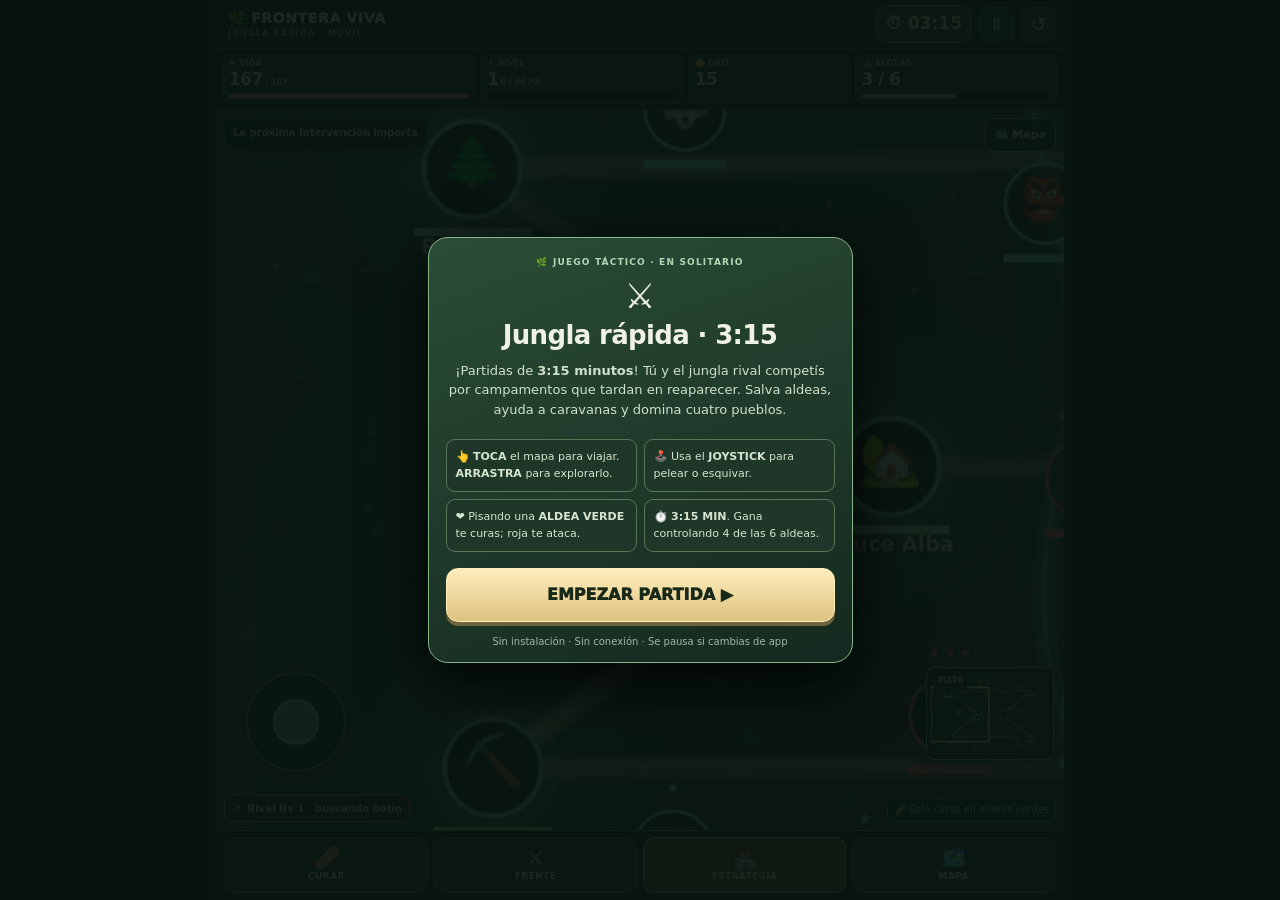
==== index.html @ e467224a "Add files via upload" ====
<!doctype html><html lang="es"><head><meta charset="utf-8"><meta name="viewport" content="width=device-width,initial-scale=1,viewport-fit=cover,user-scalable=no"><meta name="theme-color" content="#10261e"><meta name="apple-mobile-web-app-capable" content="yes"><title>Frontera Viva — Jungla Rápida (móvil)</title><style>
:root{--bg:#0b1717;--panel:#172925;--panel2:#213830;--line:#3b5549;--cream:#f0f1e5;--muted:#a6b9ac;--green:#a9e3bb;--red:#f29c8b;--gold:#efd18b;--blue:#b6ddff}
*{box-sizing:border-box;-webkit-tap-highlight-color:transparent}html,body{margin:0;width:100%;height:100%;height:100dvh;overflow:hidden;background:#0b1717;color:var(--cream);font:14px/1.4 system-ui,-apple-system,BlinkMacSystemFont,"Segoe UI",sans-serif}button{font:inherit;color:inherit;cursor:pointer}button:focus-visible{outline:2px solid #f7d69d;outline-offset:2px}button:disabled{opacity:.4}.mapp{width:100%;height:100%;height:100dvh;display:flex;flex-direction:column;overflow:hidden;position:relative;user-select:none;-webkit-user-select:none}.mheader{height:49px;flex:none;display:flex;align-items:center;gap:7px;padding:4px max(8px,env(safe-area-inset-right)) 4px max(12px,env(safe-area-inset-left));background:#11231df2;border-bottom:1px solid #466751;z-index:2}.mtitle{min-width:0;flex:1;display:flex;flex-direction:column}.mbrand{font-weight:1000;letter-spacing:.045em;font-size:14px;white-space:nowrap}.msub{font-size:8px;font-weight:900;letter-spacing:.16em;color:#91c3a0}.clock{white-space:nowrap;background:#30483b;color:#fee4a6;border:1px solid #708262;padding:6px 9px;border-radius:8px;font-size:17px;font-weight:900;font-variant-numeric:tabular-nums}.iconbtn{width:35px;height:35px;border:1px solid #506f5a;background:#2b4537;border-radius:9px;font-size:19px;display:grid;place-items:center}.mhud{display:grid;grid-template-columns:1.25fr 1fr .8fr 1fr;gap:4px;padding:5px 6px;background:#13251f;border-bottom:1px solid #4b604d;flex:none;z-index:2}.mhcard{min-width:0;border:1px solid #3b604c;background:#243a30;border-radius:8px;padding:3px 6px 5px}.smallcap{font-size:8px;letter-spacing:.03em;font-weight:900;color:#b7d2bd;white-space:nowrap}.mainnum{font-weight:900;font-size:17px;letter-spacing:-.035em;line-height:1.2;white-space:nowrap;font-variant-numeric:tabular-nums}.mainnum small{font-size:9px;font-weight:650;color:#b4cabc;margin-left:2px}.mainnum .muted{font-size:9px;color:#b9cabc}.track{height:4px;border-radius:5px;background:#0b1715;overflow:hidden;margin-top:4px}.fill{height:100%;background:#89dcb1}.fill.health{background:#ed977c}.fill.xp{background:#a7cef2}.fill.territory{background:#9cdbaa}.gameViewport{flex:1;min-height:0;position:relative;background:#253d2e;overflow:hidden;touch-action:none;contain:layout paint size}#world{display:block;width:100%;height:100%;touch-action:none;cursor:crosshair}.topbadges{position:absolute;left:8px;right:8px;top:8px;display:flex;align-items:flex-start;justify-content:space-between;gap:10px;pointer-events:none}.alertline{display:block;max-width:67%;background:#10271eea;color:#f5daaa;border:1px solid #78956a7c;border-radius:9px;padding:7px 8px;font-weight:800;font-size:10px;box-shadow:0 4px 15px #0005;pointer-events:none}.mapmode{pointer-events:auto;border:1px solid #8bab9a;padding:7px 9px;min-height:34px;background:#19362ae8;border-radius:9px;font-size:11px;font-weight:850}.bottombadges{position:absolute;left:8px;right:8px;bottom:8px;display:flex;align-items:flex-end;justify-content:space-between;gap:6px;pointer-events:none}.rivalmini{background:#3d2627ee;color:#ffd2cc;border:1px solid #be8277;border-radius:8px;font-size:10px;padding:6px 7px;font-weight:800;max-width:62%;line-height:1.35}.hintmini{background:#16382cee;color:#cef1d6;border:1px solid #6c9982;border-radius:8px;font-size:10px;padding:5px 6px;max-width:36%;line-height:1.2}.joywrap{position:absolute;left:12px;bottom:54px;width:108px;height:108px;touch-action:none;display:grid;place-items:center;z-index:4;opacity:.83}.joyouter{width:100px;height:100px;border-radius:50%;background:#102b2ae3;border:2px solid #95b5a4a8;display:grid;place-items:center;box-shadow:0 4px 18px #0005}.joyinner{width:46px;height:46px;border-radius:50%;background:#a9e3bbd9;border:2px solid #f1ffe0;box-shadow:0 0 7px #98fac499;transform:translate(0px,0px);will-change:transform}.overview{position:absolute;right:10px;bottom:70px;width:128px;height:93px;background:#0b201bdf;border:1.5px solid #a0bbaa;border-radius:8px;padding:4px;box-shadow:0 5px 18px #0006;touch-action:none;z-index:3}.overview canvas{width:100%;height:100%;display:block;touch-action:none}.minilabel{position:absolute;left:7px;top:5px;background:#081612aa;padding:2px 4px;font-weight:900;font-size:8px;color:#efdfb1;pointer-events:none}.mapTip{display:none;pointer-events:none;position:absolute;z-index:3}.dock{height:70px;padding:6px max(9px,env(safe-area-inset-right)) max(7px,env(safe-area-inset-bottom)) max(9px,env(safe-area-inset-left));background:#11221c;display:grid;grid-template-columns:repeat(4,1fr);gap:6px;flex:none;border-top:1px solid #72937b;z-index:6}.dockbtn{min-height:49px;border:1px solid #668976;background:#223b30;border-radius:11px;display:flex;flex-direction:column;align-items:center;justify-content:center;gap:1px}.dockbtn span{font-size:21px;line-height:1}.dockbtn strong{font-size:9px;letter-spacing:.04em}.dockbtn.highlight{background:#51663c;border-color:#cbd990;color:#fcf2d2}.sheet{position:absolute;z-index:15;bottom:0;left:0;right:0;height:min(68dvh,590px);border-radius:20px 20px 0 0;background:#11251e;box-shadow:0 -15px 65px #000b;display:flex;flex-direction:column;border:1px solid #61836c;border-bottom:0;transform:translateY(105%);transition:transform .23s ease;visibility:hidden;touch-action:pan-y}.sheet.open{transform:translateY(0);visibility:visible}.sheetgrab{height:49px;flex:none;display:flex;align-items:center;gap:10px;justify-content:center;color:#a0bca8;font-size:9px;font-weight:800;letter-spacing:.06em;position:relative;touch-action:pan-y}.sheetgrab>div{position:absolute;top:7px;width:38px;height:4px;border-radius:5px;background:#789486}.sheetclose{position:absolute;right:12px;top:10px;border:1px solid #708a75;background:#294132;width:32px;height:32px;border-radius:9px;font-size:14px}.sheettabs{display:grid;grid-template-columns:repeat(4,1fr);gap:5px;padding:0 10px 8px}.sheettabs button{border:1px solid #416852;border-radius:7px;background:#203c2d;padding:9px 2px;font-size:11px;font-weight:850}.sheettabs button.selected{background:#9acfad;color:#0c251b;border-color:#dcffdf}.sheetbody{overflow-y:auto;overscroll-behavior:contain;touch-action:pan-y;min-height:0;flex:1;padding:0 12px max(22px,env(safe-area-inset-bottom));-webkit-overflow-scrolling:touch}.tabpage{display:none}.tabpage.active{display:block}.local,.smallreport{font-size:12px;padding:11px;background:#1e392c;border-radius:10px;border:1px solid #476b52;margin:5px 0 10px;color:#dce9d2}.local strong{color:#fbe1a7}.smallreport{margin-top:12px}.action{width:100%;display:grid;grid-template-columns:35px minmax(0,1fr) auto;align-items:center;gap:8px;text-align:left;background:#223e30;border:1px solid #557e63;border-radius:10px;padding:12px 10px;margin:8px 0;min-height:65px}.action b{font-size:13px}.action small{font-size:11px;color:#aac2aa}.hotkey{background:#345b46;border-radius:7px;display:grid;place-items:center;padding:9px 0}.price{font-size:12px;color:#f4dea1;font-weight:850}.villages{display:grid;grid-template-columns:repeat(2,minmax(0,1fr));gap:6px}.village{display:flex;align-items:center;min-width:0;gap:8px;text-align:left;background:#253d30;border:1px solid #4e7159;border-radius:10px;padding:10px 8px;min-height:69px}.village.enemy{background:#402f2c;border-color:#80534a}.vicon{font-size:22px}.vmeta{flex:1;min-width:0}.vname{font-weight:900;font-size:11px}.vdesc{color:#bdc5b8;font-size:9px}.tinybar{height:4px;margin:6px 0 0;background:#0a1915}.tinybar div{height:100%;background:#9ee0ad}.village.enemy .tinybar div{background:#ef9f86}.vhealth{display:none}.progressstrip{display:flex;height:7px;background:#3f3f36;border-radius:10px;overflow:hidden;margin:8px 0}.progressstrip .friend{background:#8bcc9c}.progressstrip .foe{background:#e9877b}.villageintro{margin-bottom:10px;font-size:12px}.feed{min-height:100px}.log{padding:12px 3px;font-size:12px;line-height:1.4;color:#dde9da;border-bottom:1px solid #3b5843}.log.warn{color:#ffc3ab}.logtime{color:#97b5a2;margin-right:8px}.campRow{display:flex;justify-content:space-between;gap:8px;align-items:center;padding:9px 3px;border-bottom:1px solid #345343;font-size:12px}.pill{border:1px solid #577a5b;border-radius:14px;background:#284333;padding:5px 7px;font-size:10px;color:#e7db9d;font-weight:850;white-space:nowrap}.pill.danger{background:#4a312a;color:#ffbca1}.helptext{font-size:12px;color:#9fb7a4}.ghostids{display:none}.cover{position:fixed;inset:0;z-index:100;background:#07130fe9;display:flex;align-items:center;justify-content:center;padding:calc(16px + env(safe-area-inset-top)) 15px calc(16px + env(safe-area-inset-bottom));overflow-y:auto;touch-action:pan-y;overscroll-behavior:contain}.cover.hide{display:none}.modal{width:min(425px,100%);max-height:94%;overflow-y:auto;overscroll-behavior:contain;touch-action:pan-y;-webkit-overflow-scrolling:touch;display:flex;flex-direction:column;background:linear-gradient(160deg,#2b4c37,#14291f);border:1px solid #89b58a;border-radius:20px;text-align:center;padding:18px 17px 13px;box-shadow:0 20px 65px #000c}.mintrohead{font-size:9px;color:#b5d7b4;font-weight:900;letter-spacing:.13em}.symbol{font-size:35px;margin-top:4px}.modal h2{margin:0;font-size:26px;line-height:1.15;letter-spacing:-.025em}.modal h2 em{font-style:normal;color:#f0d58c}.modal p{font-size:13px;color:#d0e0cb;line-height:1.5;margin:10px 0}.rules{display:grid;grid-template-columns:1fr 1fr;text-align:left;gap:7px;margin:10px 0 16px}.rules div{font-size:11px;color:#d7e5d0;border:1px solid #58765a;background:#1e3728;padding:9px;border-radius:9px;line-height:1.5}.goldbutton{width:100%;min-height:54px;flex:none;border:1px solid #fef0bc;color:#182819;background:linear-gradient(180deg,#ffeebd,#ddc27f);border-radius:12px;font-size:16px;font-weight:1000;box-shadow:0 4px 0 #6e633a;touch-action:manipulation}.modalnote{font-size:10px;color:#a3b7a5;margin-top:13px}.cover button{touch-action:manipulation}.cover .goldbutton:active{transform:translateY(2px);box-shadow:0 2px 0 #6e633a}
@media(max-height:650px){.mheader{height:44px}.mhud{padding-top:3px;padding-bottom:3px}.mhcard{padding:2px 4px}.joywrap{transform:scale(.8);transform-origin:bottom left;bottom:43px}.overview{transform:scale(.84);transform-origin:bottom right;bottom:50px}.dock{height:62px}.modal{padding:12px}.modal h2{font-size:21px}.modal p{font-size:11px}.rules{margin:6px 0 9px}.rules div{padding:6px;font-size:10px}.goldbutton{min-height:48px}}
@media(max-width:360px){.mbrand{font-size:11px;letter-spacing:0}.clock{font-size:14px;padding:5px 7px}.iconbtn{width:30px;height:32px}.mheader{gap:4px}.smallcap{font-size:7px}.mhcard{padding:3px 4px}.mainnum{font-size:15px}}
@media(min-width:720px){.mapp{max-width:850px;margin:auto;border-left:1px solid #365641;border-right:1px solid #365641}.modal{max-width:500px}.joywrap{left:26px}}
@media(prefers-reduced-motion:reduce){.sheet{transition:none}}
</style></head><body class="mobile-mode">
<div class="mapp">
  <header class="mheader">
    <div class="mtitle"><span class="mbrand">🌿 FRONTERA VIVA</span><span class="msub">JUNGLA RÁPIDA · MÓVIL</span></div>
    <div class="clock">⏱ <span id="timer">03:15</span></div>
    <button id="pause" class="iconbtn" aria-label="Pausar partida">Ⅱ</button>
    <button id="restart" class="iconbtn" aria-label="Reiniciar partida">↺</button>
  </header>
  <div class="mhud">
    <div class="mhcard mhhealth"><div class="smallcap">❤ VIDA</div><div class="mainnum"><span id="hp">160</span><span id="hpmax" class="muted"> / 160</span></div><div class="track"><div class="fill health" id="hpbar"></div></div></div>
    <div class="mhcard"><div class="smallcap">✦ NIVEL</div><div class="mainnum"><span id="level">1</span><small id="xptext">0/54</small></div><div class="track"><div class="fill xp" id="xpbar"></div></div></div>
    <div class="mhcard"><div class="smallcap">🪙 ORO</div><div class="mainnum" id="gold">15</div></div>
    <div class="mhcard"><div class="smallcap">🏰 ALDEAS</div><div class="mainnum" id="territory">3 / 6</div><div class="track"><div class="fill territory" id="terrbar"></div></div></div>
  </div>
  <div class="gameViewport" id="mapwrap">
    <canvas id="world" tabindex="0" aria-label="Mapa: toca para viajar o arrastra para mirar. Usa el joystick para moverte."></canvas>
    <div class="mapTip" id="mapTip"></div>
    <div class="topbadges"><span id="alert" class="alertline">Tu turno de jungla</span><button id="mapMode" class="mapmode" type="button">🗺️ Mapa</button></div>
    <div class="bottombadges"><div id="rivalIntel" class="rivalmini">🥷 Rival: buscando botín</div><div id="poshint" class="hintmini">Pisa un pueblo verde para curarte</div></div>
    <div class="joywrap" id="joyArea" aria-label="Joystick virtual" role="group"><div class="joyouter"><div class="joyinner" id="joyKnob"></div></div></div>
    <div class="overview" id="overview"><canvas id="miniworld" aria-label="Minimapa. Toca para enviar al personaje"></canvas><span class="minilabel">MAPA</span></div>
  </div>
  <nav class="dock" aria-label="Acciones rápidas">
    <button type="button" id="gotoHeal" class="dockbtn"><span>🩹</span><strong>CURAR</strong></button>
    <button type="button" id="gotoWeak" class="dockbtn"><span>⚔️</span><strong>FRENTE</strong></button>
    <button type="button" id="openSheet" class="dockbtn highlight"><span>🏰</span><strong>ESTRATEGIA</strong></button>
    <button type="button" id="modeDock" class="dockbtn"><span>🗺️</span><strong>MAPA</strong></button>
  </nav>
  <section class="sheet" id="sheet" aria-label="Panel estratégico" aria-hidden="true">
    <div class="sheetgrab" id="sheetGrab"><div></div><span>DESLIZA ABAJO PARA CERRAR</span><button id="closeSheet" class="sheetclose" aria-label="Cerrar panel">✕</button></div>
    <div class="sheettabs" role="tablist" aria-label="Opciones de estrategia">
      <button data-tab="upgrades" class="selected">Mejoras</button><button data-tab="villages">Aldeas</button><button data-tab="intel">Avisos</button><button data-tab="camps">Jungla</button>
    </div>
    <div class="sheetbody" id="sheetbody">
      <div class="tabpage active" data-page="upgrades"><div class="local" id="nearSite">🏠 Acércate a una aldea verde para invertir.</div>
        <button id="medic" class="action"><span class="hotkey">✚</span><span><b>Mejorar enfermería</b><br><small id="medictext">Cúrate más rápido</small></span><span id="mediccost" class="price">35 🪙</span></button>
        <button id="defense" class="action"><span class="hotkey">🛡</span><span><b>Fortificar aldea</b><br><small id="deftext">Más resistencia y daño</small></span><span id="defcost" class="price">45 🪙</span></button>
        <button id="push" class="action"><span class="hotkey">⚔</span><span><b>Lanzar ofensiva</b><br><small>Refuerzos hacia el enemigo</small></span><span class="price" id="pushcost">45 🪙</span></button>
        <div class="smallreport" id="statusLine">Elige dónde impactar.</div>
      </div>
      <div class="tabpage" data-page="villages"><div class="villageintro"><strong id="frontscore">3 contra 3</strong><div class="progressstrip"><div class="friend" id="friendstrip"></div><div class="foe" id="foestrip"></div></div></div><div id="villages" class="villages"></div></div>
      <div class="tabpage" data-page="intel"><div id="feed" class="feed"></div></div>
      <div class="tabpage" data-page="camps"><div id="camps"></div><p class="helptext">Los campamentos reaparecen. Tú y tu rival competís por los mismos recursos.</p></div>
    </div>
  </section>
  <div class="ghostids" aria-hidden="true"><span id="holding"></span><div id="timerbar"></div><button id="speed">1×</button></div>
</div>
<div id="cover" class="cover"><div class="modal">
  <div class="mintrohead">🌿 JUEGO TÁCTICO · EN SOLITARIO</div>
  <div id="covericon" class="symbol">⚔️</div><h2 id="covertitle">Frontera Viva <em>RÁPIDA</em></h2>
  <p id="coverbody">Una jungla que vive aunque no estés mirando. Farmea, evita campamentos peligrosos y aparece donde cambies el rumbo de la guerra.</p>
  <div id="coverrules" class="rules">
    <div>👆 <b>TOCA</b> el mapa para viajar. <b>ARRASTRA</b> para explorarlo.</div>
    <div>🕹️ Usa el <b>JOYSTICK</b> para pelear o esquivar.</div>
    <div>❤ Pisando una <b>ALDEA VERDE</b> te curas; roja te ataca.</div>
    <div>⏱️ <b>3:15 MIN</b>. Gana controlando 4 de las 6 aldeas.</div>
  </div>
  <button id="play" class="goldbutton" type="button">▶ EMPEZAR PARTIDA</button>
  <div class="modalnote">Sin instalación · Sin conexión · Se pausa si cambias de app</div>
</div></div>
<div id="runtime-warning" role="alert" style="position:fixed;inset:auto 12px 12px;z-index:99999;box-sizing:border-box;max-width:540px;margin:auto;padding:17px 20px;background:#54251d;color:white;border:2px solid #ffc17b;border-radius:14px;font:600 14px/1.5 system-ui;box-shadow:0 12px 50px #000b">⚠️ Este visor NO está ejecutando el juego. El HTML necesita JavaScript; la previsualización de archivos de ChatGPT en iPhone puede bloquearlo. Para jugar, publica <b>index.html</b> en una web y ábrela en Safari. No sirve con tocar «Empezar» aquí.</div>
<script>
(()=>{'use strict';
const W=1000,H=640,DURATION=195,MOBILE=true,$=id=>document.getElementById(id),C=$('world');
const off=document.createElement('canvas');off.width=W;off.height=H;const g=off.getContext('2d');const screenG=C.getContext('2d',{alpha:false});
const mini=$('miniworld'),miniG=mini.getContext('2d');let camera={x:220,y:325,until:0},view={x:0,y:0,w:W,h:H,sx:1,sy:1,ox:0,oy:0},viewMode='sector',joy={x:0,y:0,active:false,id:null},mapPointer=null,mobileLastDraw=0;
function resizeScreen(){const rc=C.getBoundingClientRect();const dpr=Math.min(2,window.devicePixelRatio||1);C.width=Math.max(1,Math.round(rc.width*dpr));C.height=Math.max(1,Math.round(rc.height*dpr));mini.width=240;mini.height=154;}
function updateView(){const cw=C.width,ch=C.height;if(viewMode==='global'){const sc=Math.min(cw/W,ch/H);view={x:0,y:0,w:W,h:H,sx:sc,sy:sc,ox:(cw-W*sc)/2,oy:(ch-H*sc)/2};return;}const aspect=cw/ch;let vh=Math.min(640,Math.max(355,Math.min(570,490/Math.max(.65,aspect))));let vw=vh*aspect; if(vw>780){vw=780;vh=vw/aspect;}if(vw<350){vw=350;vh=vw/aspect;}let focus=S?.hero||{x:240,y:320};if(S?.t>camera.until) {camera.x+=((focus.x)-camera.x)*.13;camera.y+=((focus.y)-camera.y)*.13;}const left=clamp(camera.x-vw/2,0,Math.max(0,W-vw));const top=clamp(camera.y-vh/2,0,Math.max(0,H-vh));view={x:left,y:top,w:vw,h:vh,sx:cw/vw,sy:ch/vh,ox:0,oy:0};}
function blitMobile(){updateView();screenG.fillStyle='#13281f';screenG.fillRect(0,0,C.width,C.height);screenG.drawImage(off,view.x,view.y,view.w,view.h,view.ox,view.oy,view.w*view.sx,view.h*view.sy);miniG.clearRect(0,0,mini.width,mini.height);miniG.drawImage(off,0,0,mini.width,mini.height);miniG.strokeStyle='#f9eeb9';miniG.lineWidth=3;miniG.strokeRect(view.x/W*mini.width,view.y/H*mini.height,view.w/W*mini.width,view.h/H*mini.height);}
window.addEventListener('resize',()=>requestAnimationFrame(resizeScreen));

const VDATA=[
{name:'Robledal',x:148,y:154,home:'ally',emoji:'🌲',tag:'norte',squad:24},
{name:'Vado Gris',x:160,y:500,home:'ally',emoji:'⛏️',tag:'sur',squad:24.5},
{name:'Cruce Alba',x:390,y:326,home:'ally',emoji:'🏡',tag:'centro',squad:25},
{name:'Peñarroja',x:852,y:143,home:'enemy',emoji:'🏰',tag:'norte',squad:25.5},
{name:'Cenizal',x:850,y:498,home:'enemy',emoji:'🔥',tag:'sur',squad:25.5},
{name:'Paso Umbrío',x:611,y:326,home:'enemy',emoji:'🏴',tag:'centro',squad:23}
];
// Campamentos: 8 accesibles desde el inicio, 3 intermedios, 2 duros y 1 jefe.
// Al ser una partida de farmeo, ninguna facción puede monopolizar las fuentes de XP.
const CAMPDATA=[
{name:'Lobos del roble',x:271,y:120,tier:1,hp:78,dmg:8,rate:1.80,xp:30,gold:23,respawn:43,emoji:'🐺'},
{name:'Jabalí del vado',x:264,y:548,tier:1,hp:82,dmg:9,rate:1.72,xp:31,gold:24,respawn:45,emoji:'🐗'},
{name:'Ratas del puente',x:320,y:271,tier:1,hp:74,dmg:8,rate:1.87,xp:29,gold:22,respawn:42,emoji:'🐀'},
{name:'Zorros del oeste',x:375,y:566,tier:1,hp:93,dmg:10,rate:1.83,xp:34,gold:26,respawn:47,emoji:'🦊'},
{name:'Víboras del este',x:735,y:116,tier:1,hp:78,dmg:8,rate:1.80,xp:30,gold:23,respawn:43,emoji:'🐍'},
{name:'Lobos oscuros',x:737,y:542,tier:1,hp:82,dmg:9,rate:1.72,xp:31,gold:24,respawn:45,emoji:'🐺'},
{name:'Cuervos de ceniza',x:675,y:251,tier:1,hp:75,dmg:8,rate:1.80,xp:29,gold:22,respawn:42,emoji:'🦅'},
{name:'Alimañas del sur',x:660,y:431,tier:1,hp:90,dmg:10,rate:1.83,xp:34,gold:26,respawn:47,emoji:'🦎'},
{name:'Duendes del río',x:479,y:174,tier:1,hp:98,dmg:11,rate:1.78,xp:36,gold:29,respawn:52,emoji:'👺'},
{name:'Arañas del río',x:512,y:466,tier:1,hp:98,dmg:11,rate:1.78,xp:36,gold:29,respawn:52,emoji:'🕷️'},
{name:'Sombras antiguas',x:412,y:77,tier:2,hp:158,dmg:17,rate:1.54,xp:56,gold:42,respawn:57,emoji:'👻'},
{name:'Escorpión',x:589,y:562,tier:2,hp:170,dmg:19,rate:1.51,xp:60,gold:45,respawn:59,emoji:'🦂'},
{name:'Ogro errante',x:564,y:103,tier:3,hp:285,dmg:30,rate:1.33,xp:95,gold:76,respawn:69,emoji:'👹'},
{name:'Troll del barranco',x:424,y:470,tier:3,hp:305,dmg:31,rate:1.30,xp:102,gold:80,respawn:72,emoji:'🧌'},
{name:'Ancestro del valle',x:503,y:333,tier:4,hp:402,dmg:41,rate:1.21,xp:145,gold:120,respawn:90,emoji:'🐉'}
];
const roads=[[0,2],[1,2],[2,5],[3,5],[4,5],[0,3],[1,4],[2,1],[5,4]];
const grass=[];let seed=171;function rand(){seed=(seed*1664525+1013904223)>>>0;return seed/4294967296}for(let i=0;i<360;i++){const x=rand()*W,y=rand()*H;if(VDATA.some(v=>Math.hypot(v.x-x,v.y-y)<65)||CAMPDATA.some(v=>Math.hypot(v.x-x,v.y-y)<34))continue;grass.push({x,y,r:3+rand()*8,type:rand()<.18?1:0,a:.26+rand()*.35})}
const dist=(a,b)=>Math.hypot(a.x-b.x,a.y-b.y),clamp=(v,a,b)=>Math.max(a,Math.min(b,v)),timeStr=t=>`${Math.floor(Math.max(t,0)/60).toString().padStart(2,'0')}:${Math.floor(Math.max(t,0)%60).toString().padStart(2,'0')}`;
let S,keys={},last=0,uiLast=-1,particles=[],pulses=[],hover=null,uid=0;
const heroSpeed=158;
function entity(x,y,team,hp,atk,speed){return{id:++uid,x,y,team,hp,max:hp,atk,speed,cd:0,dead:0,goal:null};}
function statsAt(level,side='ally'){
 const n=Math.max(0,level-1);return {hp:167+20*n,atk:29+5*n,attackRate:side==='ally'?.70:.78};
}
function expectedDamage(agent,c,rate=.70){
 // TTK = enemy HP / player's damage-per-second; incoming = TTK * enemy DPS.
 const ttk=(c.hp/Math.max(1,agent.atk))*rate;
 return c.dmg*Math.max(1,Math.ceil(ttk/c.rate));
}
function viability(agent,c){const expected=expectedDamage(agent,c,agent===S.rival?.78:.70);const budget=Math.max(1,agent.hp);return expected/budget;}
function create(){uiLast=-1;uid=0;seed=171;particles=[];pulses=[];
 const hs=statsAt(1),rs=statsAt(1,'enemy');
 S={mode:'intro',t:0,remaining:DURATION,speed:1,
 hero:{...entity(239,328,'ally',hs.hp,hs.atk,236),level:1,xp:0,gold:15,target:null,kills:0,respawn:0},
 rival:{...entity(765,328,'enemy',rs.hp,rs.atk,219),level:1,xp:0,gold:10,mode:'farm',decision:.1,target:null,respawn:0,goalText:'buscando botín'},
 sites:VDATA.map((d,i)=>({...d,id:i,team:d.home,hp:i===2||i===5?275:330,max:i===2||i===5?275:330,def:0,med:0,stock:31,nextSquad:14+(i%3)*3,under:-99,flash:0,siege:0})),
 camps:CAMPDATA.map((d,i)=>({...d,respawn:Math.round(d.respawn*.66),id:i,type:'camp',hp:d.hp,max:d.hp,baseHp:d.hp,baseDmg:d.dmg,cd:.7,active:false,target:null,respawnAt:0,reset:0})),
 troops:[],wagons:[],logs:[],pings:[],nextWagon:17,nextEvent:38,dominance:0,lead:'',lastMove:-1,
 stats:{caravansLost:0,caravansDelivered:0,rivalKills:0,deaths:0,captured:0,heroCamps:0,rivalCamps:0,troopKills:0},waveCount:0};
 addLog('Empieza en los lobos, ratas o jabalíes. Verde = fácil; rojo = peligro.');
 addLog('No necesitas defender todas las aldeas. Invierte donde vaya a importar.');
 setCover('intro');renderUI();draw();
}
function addLog(text,warn=false){S.logs.unshift({at:S.t,msg:text,warn});S.logs=S.logs.slice(0,6)}
function float(msg,x,y,col='#fce2a3'){particles.push({msg,x,y,life:1,max:1,col});if(particles.length>60)particles.shift()}
function ring(x,y,col='#edcf96',r=58){pulses.push({x,y,col,r,life:.65,max:.65})}
function getAllySites(team='ally'){return S.sites.filter(v=>v.team===team)}
function nearestOwned(a,team){return getAllySites(team).sort((x,y)=>dist(a,x)-dist(a,y))[0]}
function ownerCount(){return getAllySites().length}
function logSight(target){if(S.t-S.lastMove>8&&canSee(target)){S.lastMove=S.t;addLog('¡El explorador enemigo ha sido avistado!',true)}}
function canSee(ob){return dist(S.hero,ob)<155 || S.sites.some(v=>v.team==='ally'&&dist(v,ob)<(v.def?155:112)) || S.t<.1}
function xpRequired(l){return 44+(l-1)*29}
function gainXP(character,xp){character.xp+=xp*1.25;while(character.xp>=xpRequired(character.level)){
 character.xp-=xpRequired(character.level);character.level++;const next=statsAt(character.level,character.team);
 const hpDelta=next.hp-character.max;character.max=next.hp;character.hp+=hpDelta;character.atk=next.atk;
 float('NIVEL '+character.level,character.x,character.y-25,character.team==='ally'?'#b6e6ff':'#ffacb2');
 ring(character.x,character.y,character.team==='ally'?'#95c7ff':'#ff9988',56);
 if(character.team==='ally')addLog(`Nivel ${character.level}: +5 daño y +18 PV máximos (no es curación completa).`);
 else addLog(`🥷 El jungla rojo alcanza nivel ${character.level}.`,true);
}}
function hurt(v,damage,from){if(v.hp<=0||v.respawn>0)return;
 v.hp=Math.max(0,v.hp-damage);if(v===S.hero||v===S.rival){if(v===S.hero)float('−'+Math.ceil(damage),v.x,v.y-30,'#ffb5a8');if(v.hp<=0)dieHero(v,from);}
}
function dieHero(h,from){h.hp=0;h.respawn=h===S.hero?5:7;h.target=null;ring(h.x,h.y,'#fb8176',65);
 if(h===S.hero){S.stats.deaths++;const loss=Math.ceil(h.gold*.21);h.gold=Math.max(0,h.gold-loss);addLog(`Has muerto: −${loss} oro, reapareces en 5 s. Evita el campamento rojo.`,true)}
 else{S.stats.rivalKills++;h.mode='dead';addLog('🥷 ¡Derrotaste al jungla rival! Puedes robar sus campamentos.');S.hero.gold+=16;gainXP(S.hero,25)}
}
function heroRespawn(h){const v=nearestOwned(h,h.team);if(!v){h.respawn=99;return}
 h.x=v.x+35;h.y=v.y+18;h.hp=h.max*.72;h.respawn=0;h.cd=0;
 if(h===S.rival){h.mode='farm';h.decision=.1;}else addLog(`Reapareces en ${v.name}; quédate dentro para sanar.`);
}
function moveToward(p,target,dt,bonus=1){if(!target)return;const d=dist(p,target);if(d<2)return;let sp=p.speed*dt*bonus;const k=Math.min(1,sp/d);p.x=clamp(p.x+(target.x-p.x)*k,13,W-13);p.y=clamp(p.y+(target.y-p.y)*k,13,H-13)}
function getNearSite(){return S.sites.filter(v=>v.team==='ally'&&dist(S.hero,v)<74).sort((a,b)=>dist(a,S.hero)-dist(b,S.hero))[0]||null}
function upgrade(type){if(S.mode!=='play'||S.hero.respawn>0)return;const site=getNearSite();if(!site){addLog('Debes estar junto a una aldea aliada para invertir.',true);return}const cost=type==='med'?25+site.med*18:type==='def'?32+site.def*18:35;if(type==='med'&&site.med>=2||type==='def'&&site.def>=2){addLog('Ya has alcanzado el máximo de esta mejora.');return}if(S.hero.gold<cost){addLog(`Necesitas ${cost} de oro, tienes ${Math.floor(S.hero.gold)}.`,true);return}S.hero.gold-=cost;if(type==='med'){site.med++;site.hp=Math.min(site.max,site.hp+35);addLog(`Enfermería mejorada en ${site.name}: ahora cura más deprisa.`)}else if(type==='def'){site.def++;site.max+=90;site.hp=Math.min(site.max,site.hp+110);addLog(`Fortificación de ${site.name} al nivel ${site.def}.`)}else{const foe=S.sites.filter(v=>v.team==='enemy').sort((a,b)=>dist(a,site)-dist(b,site))[0];if(foe){spawnPatrol(site,3,false,foe);site.stock+=12;addLog(`¡Ofensiva de ${site.name} hacia ${foe.name}!`);ring(site.x,site.y,'#c2e7c0',65)}}renderUI()}
function spawnPatrol(site,count,atStart=false,target=null){const options=S.sites.filter(v=>v.team!==site.team);const lane={0:3,1:4,2:5,3:0,4:1,5:2}[site.id];const preferred=S.sites[lane];const enemy=preferred&&preferred.team!==site.team&&rand()<.78?preferred:options.sort((a,b)=>(a.hp/a.max+dist(a,site)/2600)-(b.hp/b.max+dist(b,site)/2600))[0];const dest=target||enemy;if(!dest)return;for(let j=0;j<count;j++){const u=entity(site.x+(j-1)*13,site.y+25+j*7,site.team,site.team==='enemy'?83:83,site.team==='enemy'?12:12,57+rand()*5);u.origin=site.id;u.goal=dest.id;u.type='unit';u.cd=rand();u.siege=1;u.guard=dest.team===site.team;u.guardUntil=S.t+36;S.troops.push(u)} }
function spawnWagon(team){const owned=getAllySites(team);if(owned.length<2)return;const v=owned[Math.floor(rand()*owned.length)];const end=owned.filter(x=>x!==v).sort((a,b)=>Math.abs(dist(v,a)-310)-Math.abs(dist(v,b)-310))[0];if(!end)return;const a=entity(v.x,v.y,team,146,0,49);a.type='wagon';a.start=v.id;a.goal=end.id;a.arrived=false;a.ambushAt=S.t+2.8+rand()*1.8;a.ambushed=false;S.wagons.push(a);if(team==='ally')addLog(`Caravana de ${v.name} sale hacia ${end.name}.`)}
function findTarget(u,range){const team=u.team;const list=[];const foeHero=team==='ally'?S.rival:S.hero;if(foeHero.respawn<=0&&foeHero.hp>0)list.push(foeHero);for(const p of S.troops)if(p.team!==team&&p.hp>0)list.push(p);for(const p of S.wagons)if(p.team!==team&&p.hp>0)list.push(p);return list.filter(p=>dist(u,p)<range).sort((a,b)=>dist(a,u)-dist(b,u))[0]||null}
function doAttack(u,target,damage){
 if(target.type==='camp'){target.hp=Math.max(0,target.hp-damage);target.active=true;target.cd=Math.max(target.cd,.3);if(target.hp===0)killCamp(target,u);}
 else{hurt(target,damage,u);
 if(target.type==='unit'&&target.hp===0){if(u===S.hero)float('+6 🪙',target.x,target.y-12,'#b1e6cc');if(u===S.hero){S.hero.gold+=6;gainXP(S.hero,9);S.stats.troopKills++;}else if(u===S.rival){S.rival.gold+=6;gainXP(S.rival,9)}}
 if(target.type==='wagon'&&target.hp===0){if(target.team==='ally')S.stats.caravansLost++;
 if(u===S.hero){S.hero.gold+=22;gainXP(S.hero,22)}if(u===S.rival){S.rival.gold+=22;gainXP(S.rival,22)}
 addLog(`${target.team==='ally'?'¡Caravana aliada':'Caravana enemiga'} destruida.`,target.team==='ally');ring(target.x,target.y,'#e6b57b',44)}
 }
}
function killCamp(c,u){c.hp=0;c.active=false;c.respawnAt=S.t+c.respawn;c.reset=0;ring(c.x,c.y,'#f0cb85',48);
 if(u===S.hero){S.hero.gold+=Math.ceil(c.gold*1.28);S.stats.heroCamps++;gainXP(S.hero,c.xp);addLog(`Campamento ${c.name}: +${c.gold} oro, +${c.xp} PX.`);float('+'+c.gold+' 🪙',c.x,c.y-27)}
 else{S.rival.gold+=Math.ceil(c.gold*1.28);S.stats.rivalCamps++;gainXP(S.rival,c.xp);addLog(`🥷 El jungla rojo ha limpiado ${c.name}. Respawn ${c.respawn}s.`,true)}
}
function updateHero(dt){const h=S.hero;h.cd=Math.max(0,h.cd-dt);if(h.respawn>0){h.respawn-=dt;if(h.respawn<=0)heroRespawn(h);return}
 const x=((keys.d||keys.arrowright?1:0)-(keys.a||keys.arrowleft?1:0))+(joy.active?joy.x:0),y=((keys.s||keys.arrowdown?1:0)-(keys.w||keys.arrowup?1:0))+(joy.active?joy.y:0);
 if(x||y){h.target=null;let m=Math.hypot(x,y);h.x=clamp(h.x+x/m*h.speed*dt,10,W-10);h.y=clamp(h.y+y/m*h.speed*dt,10,H-10)}
 else if(h.target){moveToward(h,h.target,dt);if(dist(h,h.target)<5)h.target=null}
 const village=getNearSite();
 if(village&&h.hp<h.max){h.hp=Math.min(h.max,h.hp+(25+10*village.med)*dt);h.healing=true;}else h.healing=false;
 const candidates=[...S.troops.filter(u=>u.team==='enemy'&&u.hp>0),...S.wagons.filter(u=>u.team==='enemy'&&u.hp>0),...S.camps.filter(c=>c.hp>0)];
 if(S.rival.respawn<=0&&S.rival.hp>0)candidates.push(S.rival);
 const targets=candidates.filter(v=>dist(h,v)<49).sort((a,b)=>dist(h,a)-dist(h,b));
 if(h.cd<=0&&targets.length){doAttack(h,targets[0],h.atk);h.cd=.70;}
}
function rivalChoose(){const r=S.rival;if(r.respawn>0)return;
 const refuge=nearestOwned(r,'enemy');if(!refuge)return;
 if(r.hp<r.max*.45||r.mode==='heal'&&r.hp<r.max*.92){r.mode='heal';r.target=refuge;r.goalText='curándose en '+refuge.name;r.decision=3;return}
 const choices=[];
 // Utility AI: beneficio/(tiempo de viaje + riesgo + tiempo combatiendo).
 for(const c of S.camps){if(c.hp<=0)continue;if(S.t<29&&c.x<550)continue;const risk=viability(r,c);if(risk>.78)continue;
 const travel=dist(r,c)/r.speed,ttk=c.hp/r.atk*.78;
 const deny=dist(S.hero,c)<240?1.23:1;
 const utility=((c.gold*.55+c.xp*.55)*deny)/(5+travel+ttk+Math.pow(risk,2)*25);
 choices.push({mode:'farm',target:c,score:utility,goalText:`farmeando ${c.name}`});}
 const defense=S.sites.filter(v=>v.team==='enemy'&&v.hp<v.max*.68).sort((a,b)=>a.hp/a.max-b.hp/b.max)[0];
 if(defense)choices.push({mode:'defend',target:defense,score:5.0+(1-defense.hp/defense.max)*7,goalText:'protegiendo '+defense.name});
 const wagons=S.wagons.filter(v=>v.team==='ally'&&v.hp>0);
 for(const w of wagons)choices.push({mode:'intercept',target:w,score:Math.max(1,6.5-dist(r,w)/140),goalText:'cazando caravana'});
 const front=S.sites.filter(v=>v.team==='ally').sort((a,b)=>(a.hp/a.max+dist(r,a)/1100)-(b.hp/b.max+dist(r,b)/1100))[0];
 if(front&&S.t>57&&r.level>=3&&r.hp>r.max*.62)choices.push({mode:'raid',target:front,score:4.7+(1-front.hp/front.max)*5+(r.level>=3?1.2:0),goalText:'atacando '+front.name});
 if(!choices.length){r.mode='heal';r.target=refuge;r.goalText='reagrupándose';r.decision=3;return}
 // Every 4–7 seconds recalculate; avoid switching tasks every frame.
 choices.sort((a,b)=>b.score-a.score);
 const best=choices[0];r.mode=best.mode;r.target=best.target;r.goalText=best.goalText;r.decision=2.8+rand()*2;
}
function updateRival(dt){const r=S.rival;r.cd=Math.max(0,r.cd-dt);
 if(r.respawn>0){r.respawn-=dt;if(r.respawn<=0)heroRespawn(r);return}
 r.decision-=dt;
 if(r.hp<r.max*.32&&r.mode!=='heal')r.decision=0;
 if(r.decision<=0||!r.target||(r.target.hp<=0&&r.mode!=='heal'&&r.mode!=='raid'))rivalChoose();
 // Misma curación territorial que tú, sin regeneración en la jungla.
 const atVillage=S.sites.find(v=>v.team==='enemy'&&dist(r,v)<76);
 if(atVillage&&r.hp<r.max){r.hp=Math.min(r.max,r.hp+(25+atVillage.med*10)*dt);}
 if(r.mode==='heal'){const v=nearestOwned(r,'enemy');if(v){if(dist(r,v)>42)moveToward(r,v,dt);if(r.hp>r.max*.92)r.decision=0}}
 else if(r.target){const stop=r.mode==='farm'?34:r.mode==='intercept'?25:r.mode==='defend'?32:89;if(dist(r,r.target)>stop)moveToward(r,r.target,dt);}
 // Si el rival se cruza contigo o con una patrulla, pelea; puede morir.
 const enemies=[...S.troops.filter(u=>u.team==='ally'&&u.hp>0),...S.wagons.filter(u=>u.team==='ally'&&u.hp>0)];
 if(S.hero.hp>0&&S.hero.respawn<=0)enemies.push(S.hero);
 const threat=enemies.filter(v=>dist(r,v)<48).sort((a,b)=>dist(r,a)-dist(r,b))[0];
 if(r.cd<=0){if(threat){doAttack(r,threat,r.atk);r.cd=.78}
 else if(r.mode==='farm'&&r.target?.hp>0&&dist(r,r.target)<49){doAttack(r,r.target,r.atk);r.cd=.78}
 else if(r.mode==='raid'&&r.gold>=50&&S.t>57&&S.t>=(r.nextRaid||0)){ // Compra una ofensiva desde una aldea propia, no daña edificios directamente.
 const v=nearestOwned(r,'enemy');if(v){spawnPatrol(v,2,false,r.target);r.gold-=50;r.nextRaid=S.t+17;addLog(`🥷 El rival invierte oro en asaltar ${r.target.name}.`,true);r.decision=0;}}
 }
}
function updateCamps(dt){for(const c of S.camps){
 if(c.hp<=0){if(S.t>=c.respawnAt){const growth=1+Math.min(.22,Math.floor(S.t/100)*.045);
 c.max=Math.round(c.baseHp*growth);c.dmg=Math.round(c.baseDmg*(1+Math.min(.14,Math.floor(S.t/140)*.035)));
 c.hp=c.max;c.cd=.9;c.active=false;c.reset=0;addLog(`🌱 Reapareció ${c.name}.`);}continue}
 c.cd-=dt;const h=S.hero,r=S.rival;
 // Solo golpean a quien realmente está en combate, no por pasar cerca.
 const nearH=h.hp>0&&h.respawn<=0&&dist(h,c)<49;
 const nearR=r.hp>0&&r.respawn<=0&&dist(r,c)<49;
 const target=nearH&&nearR?(dist(h,c)<dist(r,c)?h:r):nearH?h:nearR?r:null;
 if(target){c.active=true;c.reset=0;c.target=target;if(c.cd<=0){hurt(target,c.dmg,c);c.cd=c.rate;float('✷',c.x,c.y-19,'#ffcca6')}}
 else if(c.active){c.reset+=dt;if(c.reset>=5){c.active=false;c.hp=Math.min(c.max,c.hp+c.max*.22);c.cd=.8;}}
 else if(c.hp<c.max){c.hp=Math.min(c.max,c.hp+5*dt)}
 }}
function transferSite(site,owner){if(site.team===owner)return;site.team=owner;site.max=site.id===2||site.id===5?250:300;site.hp=site.max*.56;site.stock=8;site.med=0;site.def=0;site.siege=0;site.siegeBy=null;site.nextSquad=S.t+17;site.captureShield=S.t+7;site.flash=.9;ring(site.x,site.y,owner==='ally'?'#9ee9ab':'#f08b72',100);if(owner==='ally'){S.stats.captured++;S.hero.gold+=28;addLog(`¡${site.name} es nuestra! +28 oro.`)}else addLog(`¡Han conquistado ${site.name}! El frente ha cambiado.`,true);for(const u of S.troops)if(u.goal===site.id&&u.team===owner&&!u.guard)u.goal=S.sites.filter(x=>x.team!==owner).sort((a,b)=>dist(u,a)-dist(u,b))[0]?.id??site.id;}
function hitSite(site,dmg,attacker){if(attacker===S.hero||attacker===S.rival)return;if(site.hp<=0||S.t<(site.captureShield||0))return;site.hp=Math.max(0,site.hp-dmg);site.under=S.t;site.flash=.19;if(site.hp===0){site.siegeBy=attacker.team;site.siege=0;addLog(`¡${site.name} está en asedio! Quedan unos segundos para intervenir.`,site.team==='ally');ping(site.x,site.y,'!')}}
function updateSites(dt){for(const v of S.sites){v.flash=Math.max(0,v.flash-dt);v.stock=Math.min(120,v.stock+dt*.31);
if(v.hp<=0&&v.siegeBy){const attackers=S.troops.filter(u=>u.hp>0&&u.team===v.siegeBy&&dist(u,v)<110).length+(v.siegeBy==='ally'&&S.hero.hp>0&&S.hero.respawn<=0&&dist(S.hero,v)<92?1:0)+(v.siegeBy==='enemy'&&S.rival.hp>0&&S.rival.respawn<=0&&dist(S.rival,v)<92?1:0);if(attackers){v.siege+=dt;v.under=S.t;if(v.siege>=8)transferSite(v,v.siegeBy)}else{v.siege=Math.max(0,v.siege-1.7*dt);if(v.siege<=0&&S.t-v.under>3){v.hp=v.max*.17;v.siegeBy=null;addLog(`${v.name} ha repelido el asedio.`)}}}
if(v.hp>0&&S.t-v.under>8)v.hp=Math.min(v.max,v.hp+(.5+v.def*.25)*dt);
if(v.hp>0&&v.hp<v.max*.48&&(v.nextAid||0)<S.t){const helper=S.sites.filter(a=>a!==v&&a.team===v.team&&a.stock>15).sort((a,b)=>dist(a,v)-dist(b,v))[0];if(helper){spawnPatrol(helper,2,false,v);helper.stock=Math.max(0,helper.stock-15);v.nextAid=S.t+39;if(v.team==='ally')addLog(`¡${helper.name} envía refuerzos a ${v.name}!`)}}
if(S.t>=v.nextSquad){if(v.stock>=18){const n=v.stock>74?3:2;v.stock-=18;spawnPatrol(v,n);v.nextSquad=S.t+(v.squad*.84-v.def*1.5)*(v.team==='enemy'?1.01:1)}else v.nextSquad=S.t+5}
const candidates=[];const opposite=v.team==='ally'?'enemy':'ally';if(opposite==='ally'&&S.hero.hp>0&&S.hero.respawn<=0&&dist(v,S.hero)<91)candidates.push(S.hero);if(opposite==='enemy'&&S.rival.hp>0&&S.rival.respawn<=0&&dist(v,S.rival)<91)candidates.push(S.rival);for(const u of S.troops){if(u.team!==v.team&&u.hp>0&&dist(v,u)<85)candidates.push(u)}
v.tower=(v.tower??0)-dt;if(v.hp>0&&candidates.length&&v.tower<=0){const target=candidates.sort((a,b)=>dist(v,a)-dist(v,b))[0];hurt(target,16+v.def*5,v);v.tower=1.32-v.def*.14;ring(target.x,target.y,v.team==='ally'?'#8fdcad':'#fc8c75',22);v.under=S.t}
}}
function updateTroops(dt){for(const u of S.troops){if(u.hp<=0)continue;u.cd=Math.max(0,u.cd-dt);let foe=findTarget(u,47);const prey=u.hunt?S.wagons.find(w=>w.id===u.hunt&&w.hp>0):null;if(u.hunt&&!prey)u.hunt=null;const destination=prey||S.sites[u.goal];if(u.guard&&(destination?.team!==u.team||S.t>u.guardUntil||destination.hp>destination.max*.91&&dist(u,destination)<64&&!findTarget(u,85))){u.guard=false}if(destination?.team===u.team&&!u.guard&&!prey){const newTarget=S.sites.filter(s=>s.team!==u.team).sort((a,b)=>dist(u,a)-dist(u,b))[0];u.goal=newTarget?.id??u.goal}const target=prey||S.sites[u.goal];if(!foe&&target){const stop=prey?27:(target.team!==u.team?63:10);if(dist(u,target)>stop)moveToward(u,target,dt)}if(!foe)foe=findTarget(u,48);
if(u.cd<=0){if(foe){doAttack(u,foe,u.atk);u.cd=1.25+rand()*.24}else if(target&&target.type!=='wagon'&&target.team!==u.team&&dist(u,target)<72){hitSite(target,u.atk*.62,u);u.cd=1.45}}}
S.troops=S.troops.filter(u=>u.hp>0);if(S.troops.length>85)S.troops=S.troops.slice(-85)}
function updateWagons(dt){for(const w of S.wagons){if(w.hp<=0)continue;
if(!w.ambushed&&S.t>=w.ambushAt){w.ambushed=true;if(w.team==='ally'&&rand()<.45){const e=nearestOwned(w,'enemy');if(e){const d=dist(e,w)||1;for(let i=0;i<2;i++){const raider=entity(clamp(w.x+(e.x-w.x)*.27+12*i,20,W-20),clamp(w.y+(e.y-w.y)*.27-12*i,20,H-20),'enemy',65,11,70);raider.type='unit';raider.hunt=w.id;raider.goal=e.id;raider.cd=.55;S.troops.push(raider)}addLog('¡Emboscada a una caravana aliada! Sigue en movimiento.',true);ping(w.x,w.y,'!')}}}
const dst=S.sites[w.goal];if(!dst||dst.team!==w.team){w.hp=0;continue}const foe=findTarget(w,25);if(!foe)moveToward(w,dst,dt);if(dist(w,dst)<29){w.hp=0;dst.stock=Math.min(120,dst.stock+36);dst.hp=Math.min(dst.max,dst.hp+38);if(w.team==='ally'){S.stats.caravansDelivered++;S.hero.gold+=9;addLog(`La caravana llegó a ${dst.name}: +suministros, +38 de defensa, +9 oro.`)}else if(canSee(dst)){addLog(`Una caravana enemiga abasteció ${dst.name}.`,true)}ring(dst.x,dst.y,'#f0cc88',60)}}S.wagons=S.wagons.filter(w=>w.hp>0)}
function randomEvent(){const ally=getAllySites(),enemies=getAllySites('enemy');if(!ally.length||!enemies.length)return;const event=Math.floor(rand()*4);if(event===0){const v=ally.sort((a,b)=>a.hp/a.max-b.hp/b.max)[0];const origin=enemies.sort((a,b)=>dist(a,v)-dist(b,v))[0];spawnPatrol(origin,3,false,v);addLog(`Informes: columna de asalto hacia ${v.name}.`,true);ping(v.x,v.y,'!')}
else if(event===1){spawnWagon('ally');spawnWagon('enemy');}
else if(event===2){const v=enemies[Math.floor(rand()*enemies.length)],f=ally.sort((a,b)=>dist(a,v)-dist(b,v))[0];spawnPatrol(v,2,false,f);addLog(`Exploradores: tropas de ${v.name} avanzan por ${f.tag}.`,true)}
else{const v=ally[Math.floor(rand()*ally.length)];v.stock=Math.min(120,v.stock+20);addLog(`Campesinos de ${v.name} reúnen suministros (+20).`)} }
function ping(x,y,txt){S.pings.push({x,y,txt,life:9})}
function checkEnd(){const ours=ownerCount(),enemy=6-ours;if(ours>=5)S.dominance=Math.max(0,S.dominance)+1/30;else if(enemy>=5)S.dominance=Math.min(0,S.dominance)-1/30;else S.dominance=0;
if(ours===6||S.dominance>=13)end(true,'Has dominado el valle. Tu control territorial decidió la guerra.');else if(ours===0||S.dominance<=-13)end(false,'Las ciudades enemigas controlan el valle.');else if(S.remaining<=0)end(ours>=4,ours>=4?'Mantienes más territorio que el rival en 3:15.':'Al terminar la partida necesitas cuatro de las seis aldeas. El enemigo te ha superado.')}
function step(dt){if(S.mode!=='play')return;dt=Math.min(dt,.085);S.t+=dt;S.remaining=Math.max(0,DURATION-S.t);updateHero(dt);updateRival(dt);updateCamps(dt);updateSites(dt);updateTroops(dt);updateWagons(dt);if(S.t>=S.nextWagon){spawnWagon('ally');spawnWagon('enemy');S.nextWagon=S.t+24+rand()*7}if(S.t>=S.nextEvent){randomEvent();S.nextEvent=S.t+32+rand()*11}for(const p of particles)p.life-=dt;particles=particles.filter(p=>p.life>0);for(const p of pulses)p.life-=dt;pulses=pulses.filter(p=>p.life>0);for(const p of S.pings)p.life-=dt;S.pings=S.pings.filter(p=>p.life>0);S._endCheck=(S._endCheck||0)+dt;if(S._endCheck>.033){checkEnd();S._endCheck=0}}
function end(win,detail){if(S.mode!=='play')return;S.mode=win?'won':'lost';addLog(detail,!win);setCover(win?'won':'lost');renderUI()}
function setCover(mode){$('cover').classList.toggle('hide',mode==='hide');if(mode==='hide')return;const title=$('covertitle'),body=$('coverbody'),icon=$('covericon'),button=$('play'),rules=$('coverrules');rules.style.display=mode==='intro'?'grid':'none';if(mode==='intro'){title.textContent='Jungla rápida · 3:15';body.innerHTML='¡Partidas de <b>3:15 minutos</b>! Tú y el jungla rival competís por campamentos que tardan en reaparecer. Salva aldeas, ayuda a caravanas y domina cuatro pueblos.';icon.textContent='⚔️';button.textContent='EMPEZAR PARTIDA ▶'}else if(mode==='paused'){icon.textContent='⏸️';title.textContent='Partida pausada';body.textContent='Piensa tu siguiente movimiento. ¿Farmear, reforzar o conquistar?';button.textContent='CONTINUAR ▶'}else{const win=mode==='won';icon.textContent=win?'🏆':'💀';title.textContent=win?'¡El valle es tuyo!':'El valle ha caído';body.textContent=`${S.logs[0].msg} Has terminado con ${ownerCount()} aldeas aliadas, nivel ${S.hero.level}, ${S.stats.captured} conquistas, ${S.stats.deaths} muertes y ${S.stats.caravansDelivered} caravanas entregadas.`;button.textContent='JUGAR DE NUEVO ↻'}}
function begin(){if(S.mode==='paused'){S.mode='play';last=performance.now();setCover('hide');return}if(S.mode!=='intro')create();S.mode='play';last=performance.now();setCover('hide')}
function pause(){if(S.mode==='play'){S.mode='paused';setCover('paused')}else if(S.mode==='paused')begin()}
function mapXY(e){const rc=C.getBoundingClientRect();const px=(e.clientX-rc.left)*C.width/rc.width,py=(e.clientY-rc.top)*C.height/rc.height;return{x:clamp(view.x+(px-view.ox)/view.sx,10,W-10),y:clamp(view.y+(py-view.oy)/view.sy,10,H-10)}}
function setDest(x,y){if(S.mode==='play'&&S.hero.respawn<=0){S.hero.target={x,y};ring(x,y,'#80cbda',24)}}
function drawRound(x,y,r,col,alpha=1){g.globalAlpha=alpha;g.fillStyle=col;g.beginPath();g.arc(x,y,r,0,Math.PI*2);g.fill();g.globalAlpha=1}
function line(a,b,col,width=1,dash=[]){g.beginPath();g.moveTo(a.x,a.y);g.lineTo(b.x,b.y);g.lineWidth=width;g.strokeStyle=col;g.setLineDash(dash);g.stroke();g.setLineDash([])}
function title(t,x,y,color='#f6f3dc',font='700 11px system-ui'){g.font=font;g.textAlign='center';g.textBaseline='middle';g.fillStyle='#0d1814';g.fillText(t,x+1.1,y+1.3);g.fillStyle=color;g.fillText(t,x,y)}
function bar(x,y,w,r,col){g.fillStyle='#11201ad9';g.fillRect(x-w/2,y,w,5);g.fillStyle=col;g.fillRect(x-w/2,y,w*clamp(r,0,1),5)}
function icon(t,x,y,size=26){g.font=size+'px system-ui,Apple Color Emoji,Segoe UI Emoji';g.textAlign='center';g.textBaseline='middle';g.fillText(t,x,y+1)}
function draw(){if(!S)return;g.clearRect(0,0,W,H);const bg=g.createLinearGradient(0,0,W,H);bg.addColorStop(0,'#304c38');bg.addColorStop(.53,'#263f32');bg.addColorStop(1,'#25372f');g.fillStyle=bg;g.fillRect(0,0,W,H);
// Terrain patches, and subtle territory shading
for(const v of S.sites){const gr=g.createRadialGradient(v.x,v.y,23,v.x,v.y,157);const ally=v.team==='ally';gr.addColorStop(0,ally?'#6eb98c21':'#db6c5831');gr.addColorStop(1,'#00000000');g.fillStyle=gr;g.fillRect(v.x-158,v.y-158,316,316)}
for(const a of grass){g.globalAlpha=a.a;g.fillStyle=a.type?'#b7bd83':'#4f7b54';if(a.type){g.beginPath();g.arc(a.x,a.y,2,0,7);g.fill()}else{g.beginPath();g.moveTo(a.x,a.y-a.r);g.lineTo(a.x-a.r*.7,a.y+a.r*.4);g.lineTo(a.x+a.r*.7,a.y+a.r*.4);g.closePath();g.fill()}}g.globalAlpha=1;
// Roads and river
for(const [a,b] of roads){line(S.sites[a],S.sites[b],'#b0a57c45',15);line(S.sites[a],S.sites[b],'#c7b58940',9);line(S.sites[a],S.sites[b],'#eee1af40',1,[5,12])}
g.beginPath();g.moveTo(480,-10);g.bezierCurveTo(437,140,525,198,488,329);g.bezierCurveTo(452,468,530,511,506,650);g.lineWidth=13;g.strokeStyle='#78a9a360';g.stroke();g.lineWidth=3;g.strokeStyle='#a5d0c867';g.stroke();
// Pings
for(const p of S.pings){const a=Math.min(1,p.life/2);drawRound(p.x,p.y,33+(9-p.life)*4,'#ffad7b',.13*a);title('!',p.x,p.y-55,'#ffb698','800 17px system-ui')}
// Sight fields
for(const v of S.sites){const ally=v.team==='ally',color=ally?'#80cc98':'#e68b71';g.setLineDash([5,7]);g.strokeStyle=ally?'#8acbaa33':'#de95822e';g.lineWidth=1;g.beginPath();g.arc(v.x,v.y,ally?76:91,0,7);g.stroke();g.setLineDash([]);drawRound(v.x,v.y,ally?77:91,ally?'#6ac892':'#bf6c53',.065);drawRound(v.x,v.y,39,ally?'#6ac892':'#bf6c53',.14);drawRound(v.x,v.y,27,'#14251e',.9);g.strokeStyle=color;g.lineWidth=3;g.beginPath();g.arc(v.x,v.y,28,0,7);g.stroke();icon(v.emoji,v.x,v.y-3,29);bar(v.x,v.y+34,68,v.hp/v.max,ally?'#9fe2ac':'#ef977e');title(v.name,v.x,v.y+46,ally?'#d1f0cf':'#ffb8a7','800 12px system-ui');if(v.med>0)title('✚'.repeat(v.med),v.x-22,v.y-23,'#a4ecb9','800 11px system-ui');if(v.def>0)title('✦'.repeat(v.def),v.x+24,v.y-23,'#ffe2a0','800 11px system-ui');if(v.hp===0&&v.siegeBy){title('⚠ ASEDIO '+Math.ceil(8-v.siege)+' s',v.x,v.y-58,'#ffc5a5','900 11px system-ui');g.strokeStyle='#ffc077';g.lineWidth=4;g.beginPath();g.arc(v.x,v.y,36,-Math.PI/2,-Math.PI/2+(v.siege/8)*Math.PI*2);g.stroke()}if(v.flash>0){g.strokeStyle=ally?'#d7ffb8':'#ffd5bd';g.lineWidth=5*v.flash;g.beginPath();g.arc(v.x,v.y,30+20*(1-v.flash),0,7);g.stroke()}}
// Camps
for(const c of S.camps){const resp=c.hp<=0,show=dist(S.hero,c)<220||S.sites.some(s=>s.team==='ally'&&dist(s,c)<135)||resp||c.tier<=2;const dangerRatio=viability(S.hero,c),dangerous=c.hp<=0?'#72877d':dangerRatio<.22?'#88e5ab':dangerRatio<.65?'#efd18b':dangerRatio<1.06?'#efa071':'#eb6d77';drawRound(c.x,c.y,24,'#152a1e',.65);g.strokeStyle=resp?'#71847769':dangerous;g.lineWidth=2;g.beginPath();g.arc(c.x,c.y,23,0,7);g.stroke();if(!resp){icon(show?c.emoji:'❔',c.x,c.y-1,24);bar(c.x,c.y+29,48,c.hp/c.max,dangerous)}else{icon('🪵',c.x,c.y,20);title(Math.ceil(c.respawnAt-S.t)+' s',c.x,c.y+30,'#aac1ac','700 10px system-ui')}title('★'.repeat(c.tier),c.x,c.y-36,dangerous,'800 10px system-ui')}
// Caravans
for(const w of S.wagons){if(w.hp<=0||w.team==='enemy'&&!canSee(w))continue;drawRound(w.x,w.y,16,w.team==='ally'?'#96edb7':'#ff8c78',.3);icon(w.team==='ally'?'🚚':'🛒',w.x,w.y,23);bar(w.x,w.y+20,32,w.hp/w.max,w.team==='ally'?'#b2e7bf':'#f69f87')}
// Squads
for(const u of S.troops){if(u.hp<=0||u.team==='enemy'&&!canSee(u))continue;drawRound(u.x,u.y,8,u.team==='ally'?'#b7e4bf':'#e69b84',.94);drawRound(u.x,u.y,4,u.team==='ally'?'#214737':'#672d2d');if(u.hp<u.max)bar(u.x,u.y-15,22,u.hp/u.max,u.team==='ally'?'#9fd8ac':'#ef9e85')}
// Rival
const r=S.rival;if(r.respawn<=0&&r.hp>0){drawRound(r.x,r.y,18,'#f7a5b7',.2);drawRound(r.x,r.y,14,'#803750');g.strokeStyle='#fbaac0';g.lineWidth=2.2;g.beginPath();g.arc(r.x,r.y,15,0,7);g.stroke();icon('🥷',r.x,r.y,23);bar(r.x,r.y-24,40,r.hp/r.max,'#f7a9bf');title('🥷 JUNGla rival · Nv '+r.level,r.x,r.y-35,'#ffd0dc','800 10px system-ui')}
// Hero
const h=S.hero;if(h.respawn<=0){if(h.healing){drawRound(h.x,h.y,26,'#72ec93',.17);title('✚',h.x+24,h.y-29,'#b8ffd0','900 18px system-ui')}if(h.target){g.strokeStyle='#b7eaffaf';g.setLineDash([3,9]);g.lineWidth=1.5;g.beginPath();g.moveTo(h.x,h.y);g.lineTo(h.target.x,h.target.y);g.stroke();g.setLineDash([]);g.strokeStyle='#bcffff8c';g.lineWidth=2;g.beginPath();g.arc(h.target.x,h.target.y,5,0,7);g.stroke()}drawRound(h.x,h.y,22,'#b7e5fe',.16);drawRound(h.x,h.y,17,'#25536e');g.strokeStyle='#b9ecff';g.lineWidth=3;g.beginPath();g.arc(h.x,h.y,17,0,7);g.stroke();icon('🧙',h.x,h.y,25);bar(h.x,h.y-27,46,h.hp/h.max,'#f5b083');title('TÚ · Nv '+h.level,h.x,h.y-40,'#e4f4ff','900 11px system-ui')}
else{const v=nearestOwned(h,'ally');if(v)title('REAPARICIÓN '+Math.ceil(h.respawn),v.x,v.y-70,'#f8d2a2')}
for(const p of pulses){const f=1-p.life/p.max;g.beginPath();g.arc(p.x,p.y,5+p.r*f,0,7);g.strokeStyle=p.col;g.globalAlpha=p.life/p.max;g.lineWidth=2.5;g.stroke();g.globalAlpha=1}for(const p of particles){g.globalAlpha=p.life;title(p.msg,p.x,p.y-(1-p.life)*30,p.col,'900 14px system-ui');g.globalAlpha=1}
// Strategic readable minimap band
const ours=ownerCount();g.fillStyle='#0b1e1ab5';g.fillRect(7,7,170,26);g.textAlign='left';g.font='800 11px system-ui';g.fillStyle='#c9e5d1';g.fillText('🟢 '+ours+'   ⚔   '+(6-ours)+' 🔴',18,24);g.textAlign='right';g.fillStyle='#ead7a0';g.fillText('DÍA '+Math.floor(S.t/60+1),W-15,22);
blitMobile();
}
function renderUI(){if(!S)return;const h=S.hero,r=S.rival,ours=ownerCount(),site=getNearSite(),need=xpRequired(h.level);
$('hp').textContent=Math.ceil(h.hp);$('hpmax').textContent=' / '+h.max;$('hpbar').style.width=100*h.hp/h.max+'%';$('level').textContent=h.level;$('xptext').textContent=Math.floor(h.xp)+' / '+need+' PX';$('xpbar').style.width=100*h.xp/need+'%';$('gold').textContent=Math.floor(h.gold);$('territory').textContent=ours+' / 6';$('terrbar').style.width=ours/6*100+'%';$('friendstrip').style.width=ours/6*100+'%';$('foestrip').style.width=(6-ours)/6*100+'%';$('frontscore').textContent=ours+' contra '+(6-ours);$('timer').textContent=timeStr(S.remaining);$('timerbar').style.width=S.remaining/DURATION*100+'%';$('holding').textContent=Math.abs(S.dominance)>1?Math.round(Math.abs(S.dominance))+'/13 s':'';
const danger=S.sites.filter(v=>v.team==='ally'&&v.hp/v.max<.64).sort((a,b)=>a.hp/a.max-b.hp/b.max)[0];$('statusLine').textContent=danger?`⚠️ ${danger.name} está bajo presión (${Math.round(danger.hp/danger.max*100)} %). ¿Vas o aprovechas para atacar?`:`🥷 Rival nivel ${r.level}: ${r.goalText||'en ruta'}. Tu jungla y la suya comparten campamentos.`;$('alert').textContent=danger?'⚠️ Frente débil: '+danger.name:site?'🩹 Refugio: '+site.name:'La próxima intervención importa';$('poshint').textContent=site?(h.hp<h.max?`✚ Curando +${25+10*site.med} PV/s`:'✚ Refugio seguro'):'🩹 Solo curas en aldeas verdes';
$('nearSite').innerHTML=site?`🩹 <strong>${site.name}</strong> · +${16+8*site.med} PV/s automático · Defensa ${site.def}/2 · Enfermería ${site.med}/2`:'🏠 Entra en un pueblo verde para curarte (+25 PV/s).' ;
$('rivalIntel').textContent=`🥷 Rival Nv ${r.level} · ${r.goalText||'patrullando'}`;
const desc=v=>v.hp<=0&&v.siegeBy?`⚠ ASEDIO · ${Math.ceil(8-v.siege)} s`: `${v.team==='ally'?'Aliada':'Enemiga'} · ${Math.round(v.hp/v.max*100)} % · 🛡${v.def} 🩹${v.med}`;
$('villages').innerHTML=S.sites.map(v=>`<button type="button" class="village ${v.team==='enemy'?'enemy':''}" data-site="${v.id}" title="Viajar a ${v.name}"><span class="vicon">${v.emoji}</span><span class="vmeta"><div class="vname">${v.name}</div><div class="vdesc">${desc(v)}</div><div class="tinybar"><div style="width:${v.hp/v.max*100}%"></div></div></span><span class="vhealth">${Math.ceil(v.hp)}</span></button>`).join('');
const medCost=site?25+site.med*18:25,defCost=site?32+site.def*18:32;$('mediccost').textContent=site&&site.med>=2?'MAX':medCost+' 🪙';$('defcost').textContent=site&&site.def>=2?'MAX':defCost+' 🪙';$('medic').disabled=!site||site.med>=2||h.gold<medCost||h.respawn>0;$('defense').disabled=!site||site.def>=2||h.gold<defCost||h.respawn>0;$('push').disabled=!site||h.gold<35||h.respawn>0;
$('feed').innerHTML=S.logs.map(a=>`<div class="log ${a.warn?'warn':''}"><span class="logtime">${timeStr(a.at)}</span>${a.msg}</div>`).join('');$('camps').innerHTML=S.camps.map(c=>{const ratio=viability(h,c);const danger=ratio<.22?'FÁCIL':ratio<.65?'VIABLE':ratio<1.06?'RIESGO':'LETAL';const show=c.hp>0?`${danger} · ${c.gold} 🪙`:`${Math.max(0,Math.ceil(c.respawnAt-S.t))} s`;return `<div class="campRow"><span>${c.emoji} ${c.name}</span><span class="pill ${c.hp>0&&ratio>=.65?'danger':''}">${show}</span></div>`}).join('');$('speed').textContent=`▶ ${S.speed}×`; $('pushcost').textContent='35 🪙';
}
function loop(now){const delta=Math.min((now-last)/1000,.06);last=now;if(S&&S.mode==='play'){let rem=delta*S.speed;while(rem>0){const slice=Math.min(rem,.05);step(slice);rem-=slice;if(S.mode!=='play')break}}if(S&&S.t-uiLast>.32){renderUI();uiLast=S.t}if(now-mobileLastDraw>=31){draw();mobileLastDraw=now}requestAnimationFrame(loop)}

// Touch: tap to move, drag canvas to pan (not accidentally change destination).
C.addEventListener('pointerdown',e=>{if(S.mode!=='play')return;e.preventDefault();mapPointer={id:e.pointerId,x:e.clientX,y:e.clientY,cx:camera.x,cy:camera.y,drag:false};C.setPointerCapture(e.pointerId)});
C.addEventListener('pointermove',e=>{if(!mapPointer||mapPointer.id!==e.pointerId||S.mode!=='play')return;e.preventDefault();const dx=e.clientX-mapPointer.x,dy=e.clientY-mapPointer.y;if(Math.hypot(dx,dy)>10)mapPointer.drag=true;if(mapPointer.drag&&viewMode!=='global'){camera.x=clamp(mapPointer.cx-dx*C.width/C.getBoundingClientRect().width/view.sx,0,W);camera.y=clamp(mapPointer.cy-dy*C.height/C.getBoundingClientRect().height/view.sy,0,H);camera.until=S.t+3.2}});
C.addEventListener('pointerup',e=>{if(!mapPointer||mapPointer.id!==e.pointerId)return;e.preventDefault();if(!mapPointer.drag){const p=mapXY(e);setDest(p.x,p.y);if(viewMode==='global'){viewMode='sector';updateModeButton();camera.x=p.x;camera.y=p.y;camera.until=S.t+1.5}}mapPointer=null});
C.addEventListener('pointercancel',()=>{mapPointer=null});
const joyArea=$('joyArea'),knob=$('joyKnob');function joySet(e){const rc=joyArea.getBoundingClientRect();const mx=rc.left+rc.width/2,my=rc.top+rc.height/2;let x=(e.clientX-mx)/39,y=(e.clientY-my)/39;const m=Math.hypot(x,y);if(m>1){x/=m;y/=m}joy.x=Math.abs(x)<.10?0:x;joy.y=Math.abs(y)<.10?0:y;knob.style.transform=`translate(${joy.x*30}px,${joy.y*30}px)`;}
joyArea.addEventListener('pointerdown',e=>{if(S.mode!=='play')return;e.preventDefault();e.stopPropagation();joyArea.setPointerCapture(e.pointerId);joy.id=e.pointerId;joy.active=true;joySet(e);S.hero.target=null});
joyArea.addEventListener('pointermove',e=>{if(e.pointerId===joy.id){e.preventDefault();joySet(e)}});
function joyRelease(e){if(e&&e.pointerId!==joy.id)return;joy.active=false;joy.id=null;joy.x=0;joy.y=0;knob.style.transform='translate(0,0)'}joyArea.addEventListener('pointerup',joyRelease);joyArea.addEventListener('pointercancel',joyRelease);
mini.addEventListener('pointerdown',e=>{if(S.mode!=='play')return;e.preventDefault();const rc=mini.getBoundingClientRect();const x=clamp((e.clientX-rc.left)/rc.width*W,10,W-10),y=clamp((e.clientY-rc.top)/rc.height*H,10,H-10);setDest(x,y);camera.x=x;camera.y=y;camera.until=S.t+2.5});
function updateModeButton(){$('mapMode').textContent=viewMode==='global'?'🎯 Seguir':'🗺️ Mapa';$('modeDock').querySelector('strong').textContent=viewMode==='global'?'SEGUIR':'MAPA'}
function toggleMap(){viewMode=viewMode==='global'?'sector':'global';camera.until=0;updateModeButton()}
$('mapMode').addEventListener('click',toggleMap);$('modeDock').addEventListener('click',toggleMap);
let sheetOpen=false;function sheet(open,tab){sheetOpen=open;$('sheet').classList.toggle('open',open);$('sheet').setAttribute('aria-hidden',String(!open));if(tab)selectTab(tab)}
function selectTab(tab){for(const b of document.querySelectorAll('[data-tab]'))b.classList.toggle('selected',b.dataset.tab===tab);for(const p of document.querySelectorAll('[data-page]'))p.classList.toggle('active',p.dataset.page===tab)}
$('openSheet').addEventListener('click',()=>sheet(!sheetOpen,'upgrades'));$('closeSheet').addEventListener('click',()=>sheet(false));
for(const b of document.querySelectorAll('[data-tab]'))b.addEventListener('click',()=>selectTab(b.dataset.tab));
let sheetTouch=null;$('sheetGrab').addEventListener('touchstart',e=>{sheetTouch=e.touches[0]?.clientY??null},{passive:true});$('sheetGrab').addEventListener('touchend',e=>{if(sheetTouch!=null&&(e.changedTouches[0]?.clientY??sheetTouch)-sheetTouch>50)sheet(false);sheetTouch=null},{passive:true});
$('villages').addEventListener('click',e=>{const btn=e.target.closest('[data-site]');if(btn){const v=S.sites[+btn.dataset.site];setDest(v.x+(v.team==='ally'?25:-83),v.y+18);sheet(false);camera.x=v.x;camera.y=v.y;camera.until=S.t+2}});
$('medic').onclick=()=>upgrade('med');$('defense').onclick=()=>upgrade('def');$('push').onclick=()=>upgrade('push');
$('gotoHeal').onclick=()=>{if(S.mode!=='play')return;const v=nearestOwned(S.hero,'ally');if(v){setDest(v.x+20,v.y+15);camera.until=0}};
$('gotoWeak').onclick=()=>{if(S.mode!=='play')return;const danger=S.sites.filter(v=>v.team==='ally').sort((a,b)=>a.hp/a.max-b.hp/b.max)[0];if(danger){setDest(danger.x+20,danger.y+8);camera.until=0}};
$('pause').onclick=()=>{sheet(false);pause()};$('restart').onclick=()=>{sheet(false);joyRelease();create();};
$('play').addEventListener('click',()=>{sheet(false);begin();});
document.addEventListener('keydown',e=>{const k=e.key.toLowerCase();if([' ','arrowup','arrowdown','arrowleft','arrowright'].includes(k))e.preventDefault();keys[k]=true;if(e.repeat)return;if(k==='1')upgrade('med');if(k==='2')upgrade('def');if(k==='3')upgrade('push');if(k===' '||k==='escape')pause()});
document.addEventListener('keyup',e=>{keys[e.key.toLowerCase()]=false});window.addEventListener('blur',()=>{keys={};joyRelease();if(S&&S.mode==='play')pause()});document.addEventListener('visibilitychange',()=>{if(document.hidden&&S&&S.mode==='play')pause()});
// Testing hook: allows deterministic fast-forward balance checks without impacting normal play.
window.FronteraDebug={getState:()=>S,advance:(seconds)=>{for(let i=0;i<seconds*30&&S.mode==='play';i++)step(1/30);renderUI();draw()},restart:create,begin,move:(x,y)=>setDest(x,y),campProjection:(i)=>{const c=S.camps[i];return {name:c.name,ttk:+(c.hp/S.hero.atk*.70).toFixed(1),incoming:expectedDamage(S.hero,c),hp:S.hero.hp,viability:+viability(S.hero,c).toFixed(2)}}};
resizeScreen();create();camera.x=S.hero.x;camera.y=S.hero.y;last=performance.now();requestAnimationFrame(loop);document.getElementById("runtime-warning")?.remove();
})();
</script></body></html>
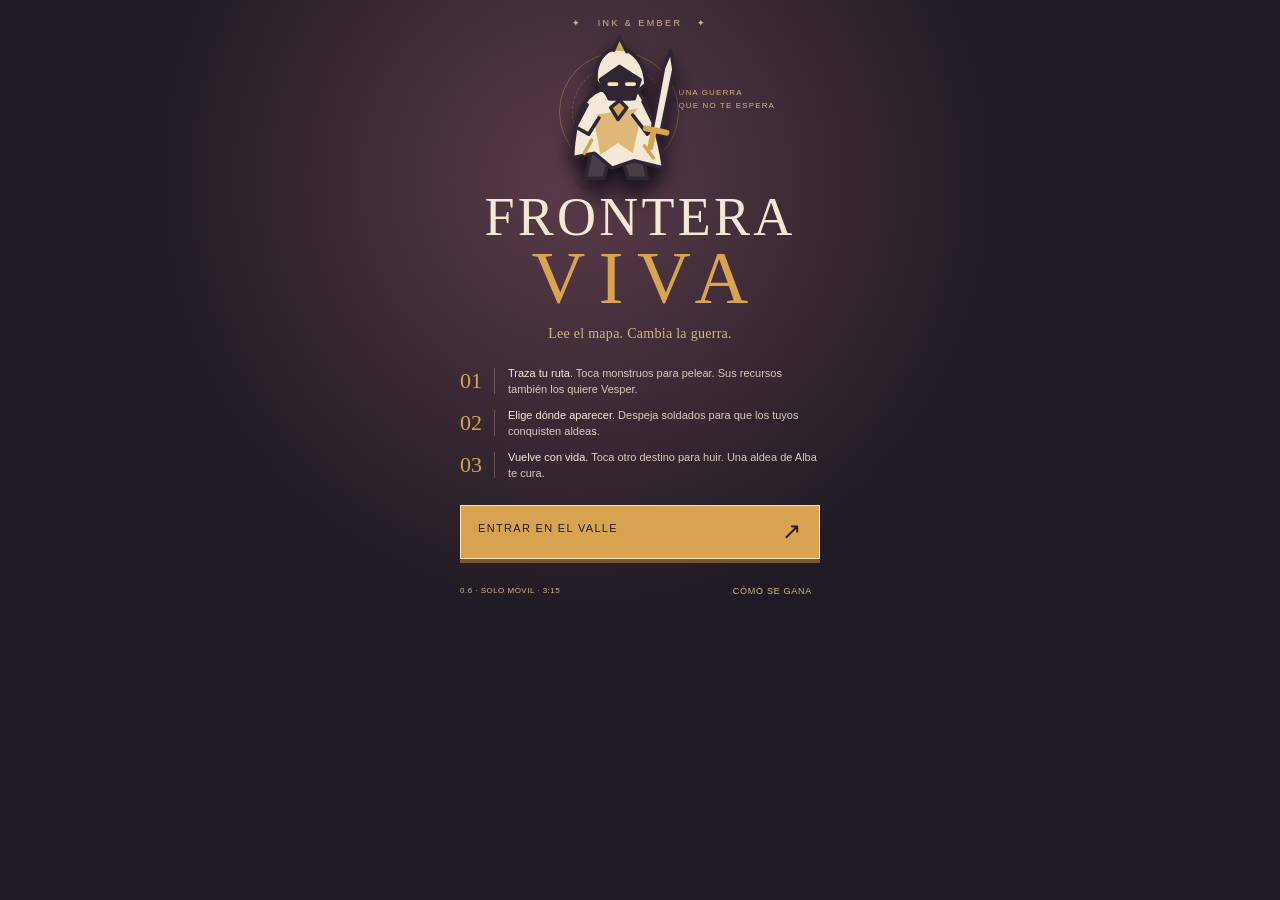
==== commit e85b7e42: "Add files via upload" ====
--- a/index.html
+++ b/index.html
@@ -1,350 +1,180 @@
-<!doctype html><html lang="es"><head><meta charset="utf-8"><meta name="viewport" content="width=device-width,initial-scale=1,viewport-fit=cover,user-scalable=no"><meta name="theme-color" content="#10261e"><meta name="apple-mobile-web-app-capable" content="yes"><title>Frontera Viva — Jungla Rápida (móvil)</title><style>
-:root{--bg:#0b1717;--panel:#172925;--panel2:#213830;--line:#3b5549;--cream:#f0f1e5;--muted:#a6b9ac;--green:#a9e3bb;--red:#f29c8b;--gold:#efd18b;--blue:#b6ddff}
-*{box-sizing:border-box;-webkit-tap-highlight-color:transparent}html,body{margin:0;width:100%;height:100%;height:100dvh;overflow:hidden;background:#0b1717;color:var(--cream);font:14px/1.4 system-ui,-apple-system,BlinkMacSystemFont,"Segoe UI",sans-serif}button{font:inherit;color:inherit;cursor:pointer}button:focus-visible{outline:2px solid #f7d69d;outline-offset:2px}button:disabled{opacity:.4}.mapp{width:100%;height:100%;height:100dvh;display:flex;flex-direction:column;overflow:hidden;position:relative;user-select:none;-webkit-user-select:none}.mheader{height:49px;flex:none;display:flex;align-items:center;gap:7px;padding:4px max(8px,env(safe-area-inset-right)) 4px max(12px,env(safe-area-inset-left));background:#11231df2;border-bottom:1px solid #466751;z-index:2}.mtitle{min-width:0;flex:1;display:flex;flex-direction:column}.mbrand{font-weight:1000;letter-spacing:.045em;font-size:14px;white-space:nowrap}.msub{font-size:8px;font-weight:900;letter-spacing:.16em;color:#91c3a0}.clock{white-space:nowrap;background:#30483b;color:#fee4a6;border:1px solid #708262;padding:6px 9px;border-radius:8px;font-size:17px;font-weight:900;font-variant-numeric:tabular-nums}.iconbtn{width:35px;height:35px;border:1px solid #506f5a;background:#2b4537;border-radius:9px;font-size:19px;display:grid;place-items:center}.mhud{display:grid;grid-template-columns:1.25fr 1fr .8fr 1fr;gap:4px;padding:5px 6px;background:#13251f;border-bottom:1px solid #4b604d;flex:none;z-index:2}.mhcard{min-width:0;border:1px solid #3b604c;background:#243a30;border-radius:8px;padding:3px 6px 5px}.smallcap{font-size:8px;letter-spacing:.03em;font-weight:900;color:#b7d2bd;white-space:nowrap}.mainnum{font-weight:900;font-size:17px;letter-spacing:-.035em;line-height:1.2;white-space:nowrap;font-variant-numeric:tabular-nums}.mainnum small{font-size:9px;font-weight:650;color:#b4cabc;margin-left:2px}.mainnum .muted{font-size:9px;color:#b9cabc}.track{height:4px;border-radius:5px;background:#0b1715;overflow:hidden;margin-top:4px}.fill{height:100%;background:#89dcb1}.fill.health{background:#ed977c}.fill.xp{background:#a7cef2}.fill.territory{background:#9cdbaa}.gameViewport{flex:1;min-height:0;position:relative;background:#253d2e;overflow:hidden;touch-action:none;contain:layout paint size}#world{display:block;width:100%;height:100%;touch-action:none;cursor:crosshair}.topbadges{position:absolute;left:8px;right:8px;top:8px;display:flex;align-items:flex-start;justify-content:space-between;gap:10px;pointer-events:none}.alertline{display:block;max-width:67%;background:#10271eea;color:#f5daaa;border:1px solid #78956a7c;border-radius:9px;padding:7px 8px;font-weight:800;font-size:10px;box-shadow:0 4px 15px #0005;pointer-events:none}.mapmode{pointer-events:auto;border:1px solid #8bab9a;padding:7px 9px;min-height:34px;background:#19362ae8;border-radius:9px;font-size:11px;font-weight:850}.bottombadges{position:absolute;left:8px;right:8px;bottom:8px;display:flex;align-items:flex-end;justify-content:space-between;gap:6px;pointer-events:none}.rivalmini{background:#3d2627ee;color:#ffd2cc;border:1px solid #be8277;border-radius:8px;font-size:10px;padding:6px 7px;font-weight:800;max-width:62%;line-height:1.35}.hintmini{background:#16382cee;color:#cef1d6;border:1px solid #6c9982;border-radius:8px;font-size:10px;padding:5px 6px;max-width:36%;line-height:1.2}.joywrap{position:absolute;left:12px;bottom:54px;width:108px;height:108px;touch-action:none;display:grid;place-items:center;z-index:4;opacity:.83}.joyouter{width:100px;height:100px;border-radius:50%;background:#102b2ae3;border:2px solid #95b5a4a8;display:grid;place-items:center;box-shadow:0 4px 18px #0005}.joyinner{width:46px;height:46px;border-radius:50%;background:#a9e3bbd9;border:2px solid #f1ffe0;box-shadow:0 0 7px #98fac499;transform:translate(0px,0px);will-change:transform}.overview{position:absolute;right:10px;bottom:70px;width:128px;height:93px;background:#0b201bdf;border:1.5px solid #a0bbaa;border-radius:8px;padding:4px;box-shadow:0 5px 18px #0006;touch-action:none;z-index:3}.overview canvas{width:100%;height:100%;display:block;touch-action:none}.minilabel{position:absolute;left:7px;top:5px;background:#081612aa;padding:2px 4px;font-weight:900;font-size:8px;color:#efdfb1;pointer-events:none}.mapTip{display:none;pointer-events:none;position:absolute;z-index:3}.dock{height:70px;padding:6px max(9px,env(safe-area-inset-right)) max(7px,env(safe-area-inset-bottom)) max(9px,env(safe-area-inset-left));background:#11221c;display:grid;grid-template-columns:repeat(4,1fr);gap:6px;flex:none;border-top:1px solid #72937b;z-index:6}.dockbtn{min-height:49px;border:1px solid #668976;background:#223b30;border-radius:11px;display:flex;flex-direction:column;align-items:center;justify-content:center;gap:1px}.dockbtn span{font-size:21px;line-height:1}.dockbtn strong{font-size:9px;letter-spacing:.04em}.dockbtn.highlight{background:#51663c;border-color:#cbd990;color:#fcf2d2}.sheet{position:absolute;z-index:15;bottom:0;left:0;right:0;height:min(68dvh,590px);border-radius:20px 20px 0 0;background:#11251e;box-shadow:0 -15px 65px #000b;display:flex;flex-direction:column;border:1px solid #61836c;border-bottom:0;transform:translateY(105%);transition:transform .23s ease;visibility:hidden;touch-action:pan-y}.sheet.open{transform:translateY(0);visibility:visible}.sheetgrab{height:49px;flex:none;display:flex;align-items:center;gap:10px;justify-content:center;color:#a0bca8;font-size:9px;font-weight:800;letter-spacing:.06em;position:relative;touch-action:pan-y}.sheetgrab>div{position:absolute;top:7px;width:38px;height:4px;border-radius:5px;background:#789486}.sheetclose{position:absolute;right:12px;top:10px;border:1px solid #708a75;background:#294132;width:32px;height:32px;border-radius:9px;font-size:14px}.sheettabs{display:grid;grid-template-columns:repeat(4,1fr);gap:5px;padding:0 10px 8px}.sheettabs button{border:1px solid #416852;border-radius:7px;background:#203c2d;padding:9px 2px;font-size:11px;font-weight:850}.sheettabs button.selected{background:#9acfad;color:#0c251b;border-color:#dcffdf}.sheetbody{overflow-y:auto;overscroll-behavior:contain;touch-action:pan-y;min-height:0;flex:1;padding:0 12px max(22px,env(safe-area-inset-bottom));-webkit-overflow-scrolling:touch}.tabpage{display:none}.tabpage.active{display:block}.local,.smallreport{font-size:12px;padding:11px;background:#1e392c;border-radius:10px;border:1px solid #476b52;margin:5px 0 10px;color:#dce9d2}.local strong{color:#fbe1a7}.smallreport{margin-top:12px}.action{width:100%;display:grid;grid-template-columns:35px minmax(0,1fr) auto;align-items:center;gap:8px;text-align:left;background:#223e30;border:1px solid #557e63;border-radius:10px;padding:12px 10px;margin:8px 0;min-height:65px}.action b{font-size:13px}.action small{font-size:11px;color:#aac2aa}.hotkey{background:#345b46;border-radius:7px;display:grid;place-items:center;padding:9px 0}.price{font-size:12px;color:#f4dea1;font-weight:850}.villages{display:grid;grid-template-columns:repeat(2,minmax(0,1fr));gap:6px}.village{display:flex;align-items:center;min-width:0;gap:8px;text-align:left;background:#253d30;border:1px solid #4e7159;border-radius:10px;padding:10px 8px;min-height:69px}.village.enemy{background:#402f2c;border-color:#80534a}.vicon{font-size:22px}.vmeta{flex:1;min-width:0}.vname{font-weight:900;font-size:11px}.vdesc{color:#bdc5b8;font-size:9px}.tinybar{height:4px;margin:6px 0 0;background:#0a1915}.tinybar div{height:100%;background:#9ee0ad}.village.enemy .tinybar div{background:#ef9f86}.vhealth{display:none}.progressstrip{display:flex;height:7px;background:#3f3f36;border-radius:10px;overflow:hidden;margin:8px 0}.progressstrip .friend{background:#8bcc9c}.progressstrip .foe{background:#e9877b}.villageintro{margin-bottom:10px;font-size:12px}.feed{min-height:100px}.log{padding:12px 3px;font-size:12px;line-height:1.4;color:#dde9da;border-bottom:1px solid #3b5843}.log.warn{color:#ffc3ab}.logtime{color:#97b5a2;margin-right:8px}.campRow{display:flex;justify-content:space-between;gap:8px;align-items:center;padding:9px 3px;border-bottom:1px solid #345343;font-size:12px}.pill{border:1px solid #577a5b;border-radius:14px;background:#284333;padding:5px 7px;font-size:10px;color:#e7db9d;font-weight:850;white-space:nowrap}.pill.danger{background:#4a312a;color:#ffbca1}.helptext{font-size:12px;color:#9fb7a4}.ghostids{display:none}.cover{position:fixed;inset:0;z-index:100;background:#07130fe9;display:flex;align-items:center;justify-content:center;padding:calc(16px + env(safe-area-inset-top)) 15px calc(16px + env(safe-area-inset-bottom));overflow-y:auto;touch-action:pan-y;overscroll-behavior:contain}.cover.hide{display:none}.modal{width:min(425px,100%);max-height:94%;overflow-y:auto;overscroll-behavior:contain;touch-action:pan-y;-webkit-overflow-scrolling:touch;display:flex;flex-direction:column;background:linear-gradient(160deg,#2b4c37,#14291f);border:1px solid #89b58a;border-radius:20px;text-align:center;padding:18px 17px 13px;box-shadow:0 20px 65px #000c}.mintrohead{font-size:9px;color:#b5d7b4;font-weight:900;letter-spacing:.13em}.symbol{font-size:35px;margin-top:4px}.modal h2{margin:0;font-size:26px;line-height:1.15;letter-spacing:-.025em}.modal h2 em{font-style:normal;color:#f0d58c}.modal p{font-size:13px;color:#d0e0cb;line-height:1.5;margin:10px 0}.rules{display:grid;grid-template-columns:1fr 1fr;text-align:left;gap:7px;margin:10px 0 16px}.rules div{font-size:11px;color:#d7e5d0;border:1px solid #58765a;background:#1e3728;padding:9px;border-radius:9px;line-height:1.5}.goldbutton{width:100%;min-height:54px;flex:none;border:1px solid #fef0bc;color:#182819;background:linear-gradient(180deg,#ffeebd,#ddc27f);border-radius:12px;font-size:16px;font-weight:1000;box-shadow:0 4px 0 #6e633a;touch-action:manipulation}.modalnote{font-size:10px;color:#a3b7a5;margin-top:13px}.cover button{touch-action:manipulation}.cover .goldbutton:active{transform:translateY(2px);box-shadow:0 2px 0 #6e633a}
-@media(max-height:650px){.mheader{height:44px}.mhud{padding-top:3px;padding-bottom:3px}.mhcard{padding:2px 4px}.joywrap{transform:scale(.8);transform-origin:bottom left;bottom:43px}.overview{transform:scale(.84);transform-origin:bottom right;bottom:50px}.dock{height:62px}.modal{padding:12px}.modal h2{font-size:21px}.modal p{font-size:11px}.rules{margin:6px 0 9px}.rules div{padding:6px;font-size:10px}.goldbutton{min-height:48px}}
-@media(max-width:360px){.mbrand{font-size:11px;letter-spacing:0}.clock{font-size:14px;padding:5px 7px}.iconbtn{width:30px;height:32px}.mheader{gap:4px}.smallcap{font-size:7px}.mhcard{padding:3px 4px}.mainnum{font-size:15px}}
-@media(min-width:720px){.mapp{max-width:850px;margin:auto;border-left:1px solid #365641;border-right:1px solid #365641}.modal{max-width:500px}.joywrap{left:26px}}
-@media(prefers-reduced-motion:reduce){.sheet{transition:none}}
-</style></head><body class="mobile-mode">
-<div class="mapp">
-  <header class="mheader">
-    <div class="mtitle"><span class="mbrand">🌿 FRONTERA VIVA</span><span class="msub">JUNGLA RÁPIDA · MÓVIL</span></div>
-    <div class="clock">⏱ <span id="timer">03:15</span></div>
-    <button id="pause" class="iconbtn" aria-label="Pausar partida">Ⅱ</button>
-    <button id="restart" class="iconbtn" aria-label="Reiniciar partida">↺</button>
-  </header>
-  <div class="mhud">
-    <div class="mhcard mhhealth"><div class="smallcap">❤ VIDA</div><div class="mainnum"><span id="hp">160</span><span id="hpmax" class="muted"> / 160</span></div><div class="track"><div class="fill health" id="hpbar"></div></div></div>
-    <div class="mhcard"><div class="smallcap">✦ NIVEL</div><div class="mainnum"><span id="level">1</span><small id="xptext">0/54</small></div><div class="track"><div class="fill xp" id="xpbar"></div></div></div>
-    <div class="mhcard"><div class="smallcap">🪙 ORO</div><div class="mainnum" id="gold">15</div></div>
-    <div class="mhcard"><div class="smallcap">🏰 ALDEAS</div><div class="mainnum" id="territory">3 / 6</div><div class="track"><div class="fill territory" id="terrbar"></div></div></div>
-  </div>
-  <div class="gameViewport" id="mapwrap">
-    <canvas id="world" tabindex="0" aria-label="Mapa: toca para viajar o arrastra para mirar. Usa el joystick para moverte."></canvas>
-    <div class="mapTip" id="mapTip"></div>
-    <div class="topbadges"><span id="alert" class="alertline">Tu turno de jungla</span><button id="mapMode" class="mapmode" type="button">🗺️ Mapa</button></div>
-    <div class="bottombadges"><div id="rivalIntel" class="rivalmini">🥷 Rival: buscando botín</div><div id="poshint" class="hintmini">Pisa un pueblo verde para curarte</div></div>
-    <div class="joywrap" id="joyArea" aria-label="Joystick virtual" role="group"><div class="joyouter"><div class="joyinner" id="joyKnob"></div></div></div>
-    <div class="overview" id="overview"><canvas id="miniworld" aria-label="Minimapa. Toca para enviar al personaje"></canvas><span class="minilabel">MAPA</span></div>
-  </div>
-  <nav class="dock" aria-label="Acciones rápidas">
-    <button type="button" id="gotoHeal" class="dockbtn"><span>🩹</span><strong>CURAR</strong></button>
-    <button type="button" id="gotoWeak" class="dockbtn"><span>⚔️</span><strong>FRENTE</strong></button>
-    <button type="button" id="openSheet" class="dockbtn highlight"><span>🏰</span><strong>ESTRATEGIA</strong></button>
-    <button type="button" id="modeDock" class="dockbtn"><span>🗺️</span><strong>MAPA</strong></button>
-  </nav>
-  <section class="sheet" id="sheet" aria-label="Panel estratégico" aria-hidden="true">
-    <div class="sheetgrab" id="sheetGrab"><div></div><span>DESLIZA ABAJO PARA CERRAR</span><button id="closeSheet" class="sheetclose" aria-label="Cerrar panel">✕</button></div>
-    <div class="sheettabs" role="tablist" aria-label="Opciones de estrategia">
-      <button data-tab="upgrades" class="selected">Mejoras</button><button data-tab="villages">Aldeas</button><button data-tab="intel">Avisos</button><button data-tab="camps">Jungla</button>
-    </div>
-    <div class="sheetbody" id="sheetbody">
-      <div class="tabpage active" data-page="upgrades"><div class="local" id="nearSite">🏠 Acércate a una aldea verde para invertir.</div>
-        <button id="medic" class="action"><span class="hotkey">✚</span><span><b>Mejorar enfermería</b><br><small id="medictext">Cúrate más rápido</small></span><span id="mediccost" class="price">35 🪙</span></button>
-        <button id="defense" class="action"><span class="hotkey">🛡</span><span><b>Fortificar aldea</b><br><small id="deftext">Más resistencia y daño</small></span><span id="defcost" class="price">45 🪙</span></button>
-        <button id="push" class="action"><span class="hotkey">⚔</span><span><b>Lanzar ofensiva</b><br><small>Refuerzos hacia el enemigo</small></span><span class="price" id="pushcost">45 🪙</span></button>
-        <div class="smallreport" id="statusLine">Elige dónde impactar.</div>
-      </div>
-      <div class="tabpage" data-page="villages"><div class="villageintro"><strong id="frontscore">3 contra 3</strong><div class="progressstrip"><div class="friend" id="friendstrip"></div><div class="foe" id="foestrip"></div></div></div><div id="villages" class="villages"></div></div>
-      <div class="tabpage" data-page="intel"><div id="feed" class="feed"></div></div>
-      <div class="tabpage" data-page="camps"><div id="camps"></div><p class="helptext">Los campamentos reaparecen. Tú y tu rival competís por los mismos recursos.</p></div>
-    </div>
-  </section>
-  <div class="ghostids" aria-hidden="true"><span id="holding"></span><div id="timerbar"></div><button id="speed">1×</button></div>
-</div>
-<div id="cover" class="cover"><div class="modal">
-  <div class="mintrohead">🌿 JUEGO TÁCTICO · EN SOLITARIO</div>
-  <div id="covericon" class="symbol">⚔️</div><h2 id="covertitle">Frontera Viva <em>RÁPIDA</em></h2>
-  <p id="coverbody">Una jungla que vive aunque no estés mirando. Farmea, evita campamentos peligrosos y aparece donde cambies el rumbo de la guerra.</p>
-  <div id="coverrules" class="rules">
-    <div>👆 <b>TOCA</b> el mapa para viajar. <b>ARRASTRA</b> para explorarlo.</div>
-    <div>🕹️ Usa el <b>JOYSTICK</b> para pelear o esquivar.</div>
-    <div>❤ Pisando una <b>ALDEA VERDE</b> te curas; roja te ataca.</div>
-    <div>⏱️ <b>3:15 MIN</b>. Gana controlando 4 de las 6 aldeas.</div>
-  </div>
-  <button id="play" class="goldbutton" type="button">▶ EMPEZAR PARTIDA</button>
-  <div class="modalnote">Sin instalación · Sin conexión · Se pausa si cambias de app</div>
-</div></div>
-<div id="runtime-warning" role="alert" style="position:fixed;inset:auto 12px 12px;z-index:99999;box-sizing:border-box;max-width:540px;margin:auto;padding:17px 20px;background:#54251d;color:white;border:2px solid #ffc17b;border-radius:14px;font:600 14px/1.5 system-ui;box-shadow:0 12px 50px #000b">⚠️ Este visor NO está ejecutando el juego. El HTML necesita JavaScript; la previsualización de archivos de ChatGPT en iPhone puede bloquearlo. Para jugar, publica <b>index.html</b> en una web y ábrela en Safari. No sirve con tocar «Empezar» aquí.</div>
-<script>
-(()=>{'use strict';
-const W=1000,H=640,DURATION=195,MOBILE=true,$=id=>document.getElementById(id),C=$('world');
-const off=document.createElement('canvas');off.width=W;off.height=H;const g=off.getContext('2d');const screenG=C.getContext('2d',{alpha:false});
-const mini=$('miniworld'),miniG=mini.getContext('2d');let camera={x:220,y:325,until:0},view={x:0,y:0,w:W,h:H,sx:1,sy:1,ox:0,oy:0},viewMode='sector',joy={x:0,y:0,active:false,id:null},mapPointer=null,mobileLastDraw=0;
-function resizeScreen(){const rc=C.getBoundingClientRect();const dpr=Math.min(2,window.devicePixelRatio||1);C.width=Math.max(1,Math.round(rc.width*dpr));C.height=Math.max(1,Math.round(rc.height*dpr));mini.width=240;mini.height=154;}
-function updateView(){const cw=C.width,ch=C.height;if(viewMode==='global'){const sc=Math.min(cw/W,ch/H);view={x:0,y:0,w:W,h:H,sx:sc,sy:sc,ox:(cw-W*sc)/2,oy:(ch-H*sc)/2};return;}const aspect=cw/ch;let vh=Math.min(640,Math.max(355,Math.min(570,490/Math.max(.65,aspect))));let vw=vh*aspect; if(vw>780){vw=780;vh=vw/aspect;}if(vw<350){vw=350;vh=vw/aspect;}let focus=S?.hero||{x:240,y:320};if(S?.t>camera.until) {camera.x+=((focus.x)-camera.x)*.13;camera.y+=((focus.y)-camera.y)*.13;}const left=clamp(camera.x-vw/2,0,Math.max(0,W-vw));const top=clamp(camera.y-vh/2,0,Math.max(0,H-vh));view={x:left,y:top,w:vw,h:vh,sx:cw/vw,sy:ch/vh,ox:0,oy:0};}
-function blitMobile(){updateView();screenG.fillStyle='#13281f';screenG.fillRect(0,0,C.width,C.height);screenG.drawImage(off,view.x,view.y,view.w,view.h,view.ox,view.oy,view.w*view.sx,view.h*view.sy);miniG.clearRect(0,0,mini.width,mini.height);miniG.drawImage(off,0,0,mini.width,mini.height);miniG.strokeStyle='#f9eeb9';miniG.lineWidth=3;miniG.strokeRect(view.x/W*mini.width,view.y/H*mini.height,view.w/W*mini.width,view.h/H*mini.height);}
-window.addEventListener('resize',()=>requestAnimationFrame(resizeScreen));
-
-const VDATA=[
-{name:'Robledal',x:148,y:154,home:'ally',emoji:'🌲',tag:'norte',squad:24},
-{name:'Vado Gris',x:160,y:500,home:'ally',emoji:'⛏️',tag:'sur',squad:24.5},
-{name:'Cruce Alba',x:390,y:326,home:'ally',emoji:'🏡',tag:'centro',squad:25},
-{name:'Peñarroja',x:852,y:143,home:'enemy',emoji:'🏰',tag:'norte',squad:25.5},
-{name:'Cenizal',x:850,y:498,home:'enemy',emoji:'🔥',tag:'sur',squad:25.5},
-{name:'Paso Umbrío',x:611,y:326,home:'enemy',emoji:'🏴',tag:'centro',squad:23}
-];
-// Campamentos: 8 accesibles desde el inicio, 3 intermedios, 2 duros y 1 jefe.
-// Al ser una partida de farmeo, ninguna facción puede monopolizar las fuentes de XP.
-const CAMPDATA=[
-{name:'Lobos del roble',x:271,y:120,tier:1,hp:78,dmg:8,rate:1.80,xp:30,gold:23,respawn:43,emoji:'🐺'},
-{name:'Jabalí del vado',x:264,y:548,tier:1,hp:82,dmg:9,rate:1.72,xp:31,gold:24,respawn:45,emoji:'🐗'},
-{name:'Ratas del puente',x:320,y:271,tier:1,hp:74,dmg:8,rate:1.87,xp:29,gold:22,respawn:42,emoji:'🐀'},
-{name:'Zorros del oeste',x:375,y:566,tier:1,hp:93,dmg:10,rate:1.83,xp:34,gold:26,respawn:47,emoji:'🦊'},
-{name:'Víboras del este',x:735,y:116,tier:1,hp:78,dmg:8,rate:1.80,xp:30,gold:23,respawn:43,emoji:'🐍'},
-{name:'Lobos oscuros',x:737,y:542,tier:1,hp:82,dmg:9,rate:1.72,xp:31,gold:24,respawn:45,emoji:'🐺'},
-{name:'Cuervos de ceniza',x:675,y:251,tier:1,hp:75,dmg:8,rate:1.80,xp:29,gold:22,respawn:42,emoji:'🦅'},
-{name:'Alimañas del sur',x:660,y:431,tier:1,hp:90,dmg:10,rate:1.83,xp:34,gold:26,respawn:47,emoji:'🦎'},
-{name:'Duendes del río',x:479,y:174,tier:1,hp:98,dmg:11,rate:1.78,xp:36,gold:29,respawn:52,emoji:'👺'},
-{name:'Arañas del río',x:512,y:466,tier:1,hp:98,dmg:11,rate:1.78,xp:36,gold:29,respawn:52,emoji:'🕷️'},
-{name:'Sombras antiguas',x:412,y:77,tier:2,hp:158,dmg:17,rate:1.54,xp:56,gold:42,respawn:57,emoji:'👻'},
-{name:'Escorpión',x:589,y:562,tier:2,hp:170,dmg:19,rate:1.51,xp:60,gold:45,respawn:59,emoji:'🦂'},
-{name:'Ogro errante',x:564,y:103,tier:3,hp:285,dmg:30,rate:1.33,xp:95,gold:76,respawn:69,emoji:'👹'},
-{name:'Troll del barranco',x:424,y:470,tier:3,hp:305,dmg:31,rate:1.30,xp:102,gold:80,respawn:72,emoji:'🧌'},
-{name:'Ancestro del valle',x:503,y:333,tier:4,hp:402,dmg:41,rate:1.21,xp:145,gold:120,respawn:90,emoji:'🐉'}
-];
-const roads=[[0,2],[1,2],[2,5],[3,5],[4,5],[0,3],[1,4],[2,1],[5,4]];
-const grass=[];let seed=171;function rand(){seed=(seed*1664525+1013904223)>>>0;return seed/4294967296}for(let i=0;i<360;i++){const x=rand()*W,y=rand()*H;if(VDATA.some(v=>Math.hypot(v.x-x,v.y-y)<65)||CAMPDATA.some(v=>Math.hypot(v.x-x,v.y-y)<34))continue;grass.push({x,y,r:3+rand()*8,type:rand()<.18?1:0,a:.26+rand()*.35})}
-const dist=(a,b)=>Math.hypot(a.x-b.x,a.y-b.y),clamp=(v,a,b)=>Math.max(a,Math.min(b,v)),timeStr=t=>`${Math.floor(Math.max(t,0)/60).toString().padStart(2,'0')}:${Math.floor(Math.max(t,0)%60).toString().padStart(2,'0')}`;
-let S,keys={},last=0,uiLast=-1,particles=[],pulses=[],hover=null,uid=0;
-const heroSpeed=158;
-function entity(x,y,team,hp,atk,speed){return{id:++uid,x,y,team,hp,max:hp,atk,speed,cd:0,dead:0,goal:null};}
-function statsAt(level,side='ally'){
- const n=Math.max(0,level-1);return {hp:167+20*n,atk:29+5*n,attackRate:side==='ally'?.70:.78};
+<!doctype html>
+<html lang="es"><head><meta charset="utf-8"><meta name="viewport" content="width=device-width,initial-scale=1,viewport-fit=cover"><meta name="theme-color" content="#201b24"><meta name="apple-mobile-web-app-capable" content="yes"><meta name="description" content="Un jungla. Seis aldeas. Tres minutos para cambiar una guerra autónoma."><title>Frontera Viva 0.6 · Ink & Ember</title><style>:root{--ink:#201b24;--paper:#f4e9d6;--gold:#d8a451;--ember:#cd654f;--plum:#67465f;--sand:#d4b68a}*{box-sizing:border-box;-webkit-tap-highlight-color:transparent}html,body{margin:0;width:100%;height:100%;height:100dvh;overflow:hidden;background:var(--ink);color:var(--paper);font:14px/1.35 Georgia,'Times New Roman',serif}body{-webkit-user-select:none;user-select:none;overscroll-behavior:none}button,input{font:inherit}button{color:inherit;cursor:pointer;touch-action:manipulation;min-height:44px;border:0}button:active{filter:brightness(1.2);transform:translateY(1px)}button:focus-visible,input:focus-visible{outline:2px solid var(--gold);outline-offset:2px}button:disabled{opacity:.4}[hidden]{display:none!important}#app{height:100%;display:flex;flex-direction:column;max-width:900px;margin:auto;position:relative}#hud{position:relative;z-index:2;display:grid;grid-template-columns:1fr 1fr 44px;align-items:center;gap:4px 12px;padding:calc(8px + env(safe-area-inset-top)) max(14px,env(safe-area-inset-right)) 7px max(14px,env(safe-area-inset-left));background:var(--ink);border-bottom:1px solid #d8a45180;flex:none}.identity{display:flex;align-items:center;gap:9px}.sigil{color:var(--gold);font-size:26px}.identity b{font-size:13px;letter-spacing:.06em}.eyebrow{display:block;font:9px/1.4 Arial,sans-serif;letter-spacing:.12em;color:var(--sand)}.clock{text-align:center}.clock .eyebrow{font-size:8px}.clock strong{font-size:29px;font-weight:400;line-height:1.1;font-variant-numeric:tabular-nums}.square{width:44px;height:44px;display:grid;place-items:center;background:#302734;border:1px solid #d4b68a66;font:23px Georgia;flex:none}.vitals{grid-column:1/-1;display:flex;flex-direction:column;gap:4px;margin-top:1px}.health-track{height:16px;background:#443344;position:relative;overflow:hidden}.health-track i{display:block;height:100%;background:linear-gradient(90deg,#af7656,#d8a451);width:100%;transition:width .13s linear}.health-track span{position:absolute;inset:0;text-align:center;font:10px/16px Arial,sans-serif;color:#fff8e6;text-shadow:0 1px 2px #201b24,1px 0 2px #201b24;font-variant-numeric:tabular-nums}.xp-track{height:3px;background:#443344}.xp-track i{height:100%;display:block;background:#f4e9d6;width:0}.frontline{grid-column:1/-1;display:flex;align-items:center;justify-content:center;gap:12px;padding-top:3px}.frontline>span{font:8px Arial,sans-serif;letter-spacing:.12em;color:var(--sand)}#territory{display:flex;gap:4px}#territory i{display:block;width:16px;height:6px;background:var(--gold)}#territory i.enemy{background:var(--ember);clip-path:polygon(0 0,100% 0,80% 100%,20% 100%)}#field{flex:1;min-height:0;position:relative;overflow:hidden;touch-action:none;background:#d4b68a;isolation:isolate}#world{display:block;width:100%;height:100%;touch-action:none}#notice{pointer-events:none;position:absolute;left:10px;right:10px;top:10px;min-height:30px;padding:8px 12px;background:#201b24e8;border-left:3px solid var(--gold);font:11px/1.4 Arial,sans-serif;box-shadow:0 3px 8px #201b2428;max-width:450px;margin:auto}.map-label{pointer-events:none;position:absolute;bottom:10px;left:12px;right:12px;display:flex;justify-content:space-between;gap:8px;align-items:flex-end;color:#f4e9d6;text-shadow:0 1px 3px #201b24,0 0 4px #201b24}.map-label>span{font:8px Arial,sans-serif;letter-spacing:.12em;max-width:42%}.map-label small{font:9px/1.4 Arial,sans-serif;max-width:55%;text-align:right}#recenter{position:absolute;bottom:44px;right:12px;background:#201b24e8}#respawn{position:absolute;inset:0;display:grid;place-content:center;text-align:center;background:#201b2470;color:var(--paper);font:24px Georgia;pointer-events:none;text-shadow:0 2px 6px #201b24}#globalHint{position:absolute;bottom:43px;left:0;right:0;text-align:center;font:10px Arial;letter-spacing:.08em;background:#201b24e8;padding:9px;pointer-events:none}#context{display:flex;align-items:center;gap:10px;padding:8px 14px;min-height:57px;background:#302733;border-top:1px solid #d8a45160;flex:none}#context>div{min-width:0}#context b{display:block;font-size:14px;font-weight:400;white-space:nowrap;overflow:hidden;text-overflow:ellipsis}#context small{display:block;font:10px/1.4 Arial,sans-serif;color:var(--sand);margin-top:3px}.context-mark{color:var(--gold);font-size:25px}#dock{display:grid;grid-template-columns:repeat(3,1fr);gap:1px;background:#b8996b40;padding:0 max(5px,env(safe-area-inset-right)) env(safe-area-inset-bottom) max(5px,env(safe-area-inset-left));flex:none}#dock button{height:61px;background:var(--ink);font:9px Arial,sans-serif;letter-spacing:.12em;display:flex;align-items:center;justify-content:center;gap:8px}#dock button span{font:25px Georgia;color:var(--gold)}#dock button.on{background:#453341;color:var(--gold)}.cover{position:fixed;z-index:10;inset:0;background:radial-gradient(ellipse at 45% 20%,#5b3b49 0,transparent 43%),var(--ink);overflow-y:auto;overscroll-behavior:contain;touch-action:pan-y;padding:calc(18px + env(safe-area-inset-top)) max(25px,env(safe-area-inset-right)) calc(12px + env(safe-area-inset-bottom)) max(25px,env(safe-area-inset-left));display:flex;flex-direction:column;align-items:center}.title-leaf{font:9px Arial;letter-spacing:.27em;color:var(--sand);text-align:center}.cover-art{height:146px;min-height:105px;width:270px;position:relative;flex-shrink:1;margin:12px 0 0}.cover-art img{position:absolute;height:165px;left:44px;top:-6px;z-index:1;filter:drop-shadow(0 12px 10px #130d16)}.art-orbit{position:absolute;border:1px solid #d8a45160;width:120px;height:120px;border-radius:50%;left:54px;top:12px}.art-orbit:after{content:'';position:absolute;inset:12px;border:1px dashed #d8a45145;border-radius:50%}.art-side{position:absolute;right:0;top:47px;font:8px/1.6 Arial;letter-spacing:.14em;color:var(--sand)}h1{font-size:clamp(39px,11vw,54px);line-height:.94;text-align:center;font-weight:400;letter-spacing:.06em;margin:6px 0 0;z-index:1}h1 em{font-style:normal;color:var(--gold);font-size:1.38em;letter-spacing:.18em;margin-left:.18em}.subtitle{color:var(--sand);font-size:14px;letter-spacing:.02em;margin:12px 0 8px}.intro-rules{max-width:360px;width:100%;margin:4px 0 14px}.intro-rules p{display:flex;align-items:center;gap:13px;margin:9px 0;font:11px/1.5 Arial;color:#d8cbb8}.intro-rules b{font:22px Georgia;color:var(--gold);border-right:1px solid #d4b68a55;padding-right:12px}.intro-rules strong{color:var(--paper);font-weight:500}.primary{min-height:54px;background:var(--gold);color:var(--ink);border:1px solid #fae2b3;box-shadow:0 4px 0 #785633;width:100%;max-width:360px;text-align:left;padding:10px 17px;font:11px Arial,sans-serif;letter-spacing:.12em;flex:none}.primary span{float:right;font:23px/20px Georgia}.cover-bottom{max-width:360px;width:100%;display:flex;align-items:center;justify-content:space-between;margin-top:10px;gap:8px}.cover-bottom>span{font:8px Arial;color:var(--sand);letter-spacing:.06em}.text-button{background:none;font:9px Arial;letter-spacing:.08em;color:var(--sand);padding:10px 8px;min-height:44px}.overlay{position:fixed;inset:0;z-index:20;display:flex;align-items:center;justify-content:center;background:#17121de8;padding:calc(20px + env(safe-area-inset-top)) 22px calc(20px + env(safe-area-inset-bottom));touch-action:pan-y;overflow-y:auto;overscroll-behavior:contain}.panel{border:1px solid #d8a45180;background:#2d2530;max-width:410px;width:100%;max-height:100%;overflow-y:auto;padding:23px;box-shadow:0 12px 65px #0007}.panel h2{font:30px/1.05 Georgia;font-weight:400;margin:12px 0 18px;color:var(--paper)}#panelBody{color:#dfcfb9;font:12px/1.65 Arial}.panel p{margin:10px 0}.panel .primary{margin-top:16px}.panel>.text-button{display:block;width:100%;border-bottom:1px solid #d4b68a22}#settings{margin-top:14px;border-top:1px solid #d4b68a44;padding-top:8px}label{display:flex;align-items:center;min-height:44px;gap:12px;font:12px Arial;color:var(--paper)}input{width:22px;height:22px;accent-color:var(--gold)}.result-stats{display:grid;grid-template-columns:repeat(3,1fr);border:1px solid #d4b68a44;margin:17px 0}.result-stats div{padding:10px 4px;text-align:center;font:9px Arial;color:var(--sand)}.result-stats b{display:block;font:25px Georgia;color:var(--paper);margin-bottom:3px}.result-line{display:flex;justify-content:space-between;border-bottom:1px solid #d4b68a33;padding:6px 0}#joy{position:absolute;left:18px;bottom:40px;border:1px solid #f4e9d680;width:102px;height:102px;background:#201b2466;border-radius:50%;touch-action:none;display:grid;place-items:center}#knob{width:43px;height:43px;border-radius:50%;border:2px solid #f4e9d6;background:#d8a451a0;pointer-events:none}.legend{display:flex;gap:8px;flex-wrap:wrap;font:11px Arial}.legend span{border-left:4px solid var(--gold);padding-left:7px}.legend span:last-child{border-color:var(--ember)}@media(max-height:730px) and (orientation:portrait){.cover{padding-top:calc(12px + env(safe-area-inset-top))}.cover-art{height:109px;margin-top:6px;min-height:90px}.cover-art img{height:128px;left:57px}.art-orbit{width:98px;height:98px;left:60px;top:7px}.art-side{top:29px}h1{font-size:37px}.subtitle{margin:9px 0 2px}.intro-rules{margin:1px 0 9px}.intro-rules p{font-size:10px;margin:7px 0}.cover-bottom{margin-top:5px}#hud{padding-top:calc(5px + env(safe-area-inset-top));gap:3px 9px}.clock strong{font-size:25px}#context{min-height:51px;padding-top:5px;padding-bottom:5px}#dock button{height:55px}}@media(orientation:landscape) and (max-height:550px){#app{display:grid;grid-template-columns:1fr 115px;grid-template-rows:67px 1fr 51px;max-width:none}#hud{grid-column:1/-1;grid-template-columns:120px 90px 1fr 120px 44px;gap:6px;padding:calc(3px + env(safe-area-inset-top)) max(10px,env(safe-area-inset-right)) 4px max(10px,env(safe-area-inset-left))}.clock .eyebrow{display:none}.vitals{grid-column:3;grid-row:1}.frontline{grid-column:4;grid-row:1;flex-wrap:wrap;gap:4px}.frontline>span{font-size:7px}#pause{grid-column:5;grid-row:1}#field{grid-column:1;grid-row:2/4}#dock{grid-column:2;grid-row:2;display:flex;flex-direction:column;gap:1px;padding:0 max(0px,env(safe-area-inset-right)) 0 0}#dock button{flex:1;width:100%;min-height:44px}#context{grid-column:2;grid-row:3;min-height:0;padding:5px;align-items:flex-start}.context-mark{display:none}#context b{font-size:11px}#context small{font-size:9px;line-height:1.2}.cover{display:grid;grid-template-columns:1fr 1fr;gap:5px 25px;padding:20px max(25px,env(safe-area-inset-right)) 14px max(25px,env(safe-area-inset-left));align-content:center}.title-leaf{grid-column:1;grid-row:1}.cover-art{grid-column:1;grid-row:2;height:80px;margin:auto}.cover-art img{height:97px;left:70px;top:-5px}.art-orbit{width:76px;height:76px;left:77px;top:2px}.art-side{font-size:7px;top:24px;right:18px}h1{grid-column:1;grid-row:3;font-size:32px}.subtitle{grid-column:1;grid-row:4;text-align:center;font-size:12px}.intro-rules{grid-column:2;grid-row:1/4}.intro-rules p{font-size:10px}.cover>.primary{grid-column:2;grid-row:4}.cover-bottom{grid-column:2;grid-row:5}.panel{padding:18px}.panel h2{font-size:24px}}@media(prefers-reduced-motion:reduce){*{transition:none!important}}
+</style></head>
+<body><main id="app">
+<header id="hud"><div class="identity"><span class="sigil">✦</span><div><span class="eyebrow">EL ERRANTE</span><b id="heroLevel">NIVEL 1</b></div></div><div class="clock"><span class="eyebrow">EL VALLE DECIDE EN</span><strong id="clock">3:15</strong></div><button id="pause" class="square" aria-label="Pausar">Ⅱ</button>
+<div class="vitals"><div class="health-track"><i id="healthFill"></i><span id="healthText">182 / 182</span></div><div class="xp-track"><i id="xpFill"></i></div></div>
+<div class="frontline"><span>ALBA</span><div id="territory" aria-label="Control de aldeas"></div><span>ASCENDIDA</span></div></header>
+<section id="field" aria-label="Campo de batalla"><canvas id="world" aria-label="Toca para moverte o atacar. Arrastra para inspeccionar el mapa."></canvas><div id="notice" role="status" aria-live="polite">Un mundo en guerra. Elige tu primera ruta.</div><div class="map-label"><span id="sector">EL VALLE DE LAS ASCUAS</span><small id="intel">VESPER · SIN AVISTAR</small></div><button id="recenter" class="square" aria-label="Volver al protagonista" hidden>◎</button><div id="joy" hidden aria-label="Joystick virtual"><span id="knob"></span></div><div id="respawn" hidden></div><div id="globalHint" hidden>MAPA GLOBAL · toca para inspeccionar</div></section>
+<div id="context"><span class="context-mark">◇</span><div><b id="targetName">Tu próxima decisión</b><small id="targetInfo">Toca un monstruo. Toca el suelo para retirarte.</small></div></div>
+<nav id="dock" aria-label="Controles"><button id="heal"><span>✚</span>REFUGIO</button><button id="follow"><span>◎</span>SEGUIR</button><button id="map"><span>⌘</span>MAPA</button></nav>
+</main>
+<section id="cover" class="cover" aria-label="Inicio"><div class="title-leaf">✦ &nbsp; INK & EMBER &nbsp; ✦</div><div class="cover-art"><img id="coverHero" alt="El Errante, espadachín de capa marfil"><div class="art-orbit"></div><span class="art-side">UNA GUERRA<br>QUE NO TE ESPERA</span></div><h1>FRONTERA<br><em>VIVA</em></h1><p class="subtitle">Lee el mapa. Cambia la guerra.</p><div class="intro-rules"><p><b>01</b><span><strong>Traza tu ruta.</strong> Toca monstruos para pelear. Sus recursos también los quiere Vesper.</span></p><p><b>02</b><span><strong>Elige dónde aparecer.</strong> Despeja soldados para que los tuyos conquisten aldeas.</span></p><p><b>03</b><span><strong>Vuelve con vida.</strong> Toca otro destino para huir. Una aldea de Alba te cura.</span></p></div><button id="play" class="primary">ENTRAR EN EL VALLE <span>↗</span></button><div class="cover-bottom"><span>0.6 · SOLO MÓVIL · 3:15</span><button id="startHelp" class="text-button">CÓMO SE GANA</button></div></section>
+<section id="overlay" class="overlay" hidden aria-modal="true" role="dialog"><div class="panel"><span class="eyebrow" id="panelKicker">EL VALLE RESPIRA</span><h2 id="panelTitle">Partida pausada</h2><div id="panelBody"></div><div id="settings"><label><input id="joystickToggle" type="checkbox"> Joystick opcional</label><label><input id="soundToggle" type="checkbox"> Sonidos</label></div><button id="resume" class="primary">CONTINUAR <span>↗</span></button><button id="help" class="text-button">CONTROLES Y VICTORIA</button><button id="restart" class="text-button">NUEVA PARTIDA</button></div></section>
+<script>/* Frontera Viva 0.6 · deterministic simulation. Original refactor of 0.5. */
+(function(root){'use strict';
+const CFG={width:1000,height:800,duration:195,dt:1/30,heroSpeed:168,heroRate:.68,vision:205,troopSpeed:63,wave:26,villageHP:190,towerRadius:83,healRadius:75,healPerSecond:30,respawn:6,captureSeconds:4};
+const clamp=(v,a,b)=>Math.max(a,Math.min(b,v)),distance=(a,b)=>Math.hypot(a.x-b.x,a.y-b.y),other=t=>1-t;
+const VILLAGES=[['Robledal',130,140,0],['Alba',130,400,0],['Vado',130,660,0],['Peñarroja',870,140,1],['Umbría',870,400,1],['Cenizal',870,660,1]];
+const CAMPS=[['Colmillos',290,90,1,'wolf'],['Jabalí joven',275,305,1,'boar'],['Lobos del vado',280,570,1,'wolf'],['Colmillos rojos',710,90,1,'wolf'],['Jabalí de ceniza',725,305,1,'boar'],['Lobos umbríos',720,570,1,'wolf'],['Escarabajo',390,730,1,'beetle'],['Escarabajo rojo',610,730,1,'beetle'],['Guardián del roble',385,210,2,'golem'],['Guardián de ceniza',615,210,2,'golem'],['Colmillo antiguo',390,480,2,'boar'],['Bestia de Umbría',610,480,2,'boar'],['Gigante de sal',500,85,3,'golem'],['Gigante sepultado',500,625,3,'golem'],['Ascua del alba',500,345,4,'ember'],['Ojo del valle',500,465,4,'eye']];
+function heroStats(l){return{max:182+24*(l-1),atk:30+5*(l-1),armor:8+2*(l-1)}}
+function xpNeed(l){return 42+34*(l-1)}
+function campStats(t){return[{},{hp:145,atk:12,rate:1.5,xp:32,respawn:32},{hp:270,atk:22,rate:1.45,xp:58,respawn:41},{hp:455,atk:36,rate:1.4,xp:90,respawn:50},{hp:385,atk:29,rate:1.5,xp:80,respawn:52}][t]}
+class Game{
+constructor(seed=171){this.seed=seed>>>0;this.rng=this.seed||1;this.uid=0;this.t=0;this.mode='intro';this.result=null;this.effects=[];this.logs=[];this.troops=[];this.buffs=[{ember:0,eye:0},{ember:0,eye:0}];this.score=[0,0];this.firstCapture=null;this.joy=null;this.captures=0;
+this.heroes=[this.makeHero(0),this.makeHero(1)];this.villages=VILLAGES.map(([name,x,y,team],id)=>({id,kind:'village',name,x,y,team,hp:CFG.villageHP,max:CFG.villageHP,cd:0,nextWave:8+(id%3)*2+this.random()*3,under:-100,capture:0,shield:0,sent:0,age:0,home:team}));
+this.camps=CAMPS.map(([name,x,y,tier,art],id)=>{const b=campStats(tier);return{id:'c'+id,kind:'camp',name,x,y,tier,art,...b,max:b.hp,cd:.8,respawnAt:tier===4?42:0,hp:tier===4?0:b.hp,target:null,leash:0,lastTeam:null,known:[null,null]}});
+this.log('Toca un campamento pequeño. La guerra ya tiene sus propias rutas.');}
+random(){this.rng=(Math.imul(this.rng,1664525)+1013904223)>>>0;return this.rng/4294967296}
+makeHero(team){return{rng:(this.seed^(team?303:171))>>>0,id:'h'+team,kind:'hero',team,x:team?785:215,y:400,...heroStats(1),hp:182,speed:CFG.heroSpeed,level:1,xp:0,cd:0,respawn:0,target:null,dest:null,aiIn:0,aiMode:'farm',commit:0,memory:null,stats:{camps:0,troops:0,kills:0,deaths:0,damage:0,ganks:0,travel:0,objectives:0,xp:0},visitedBattle:-100,seenUntil:-1,heal:false,moving:false}}
+start(){if(this.mode==='intro'||this.mode==='paused')this.mode='play'}
+pause(){if(this.mode==='play'){this.mode='paused';this.joy=null}}
+log(msg){this.logs.unshift({t:this.t,msg});if(this.logs.length>24)this.logs.pop()}
+effect(type,x,y,text='',team=0){this.effects.push({type,x,y,text,team,life:type==='hit'?.22:1.15});if(this.effects.length>90)this.effects.shift()}
+owned(team){return this.villages.filter(v=>v.team===team)}
+refuge(h){return this.owned(h.team).reduce((best,v)=>!best||distance(v,h)<distance(best,h)?v:best,null)}
+visible(team,p){return this.buffs[team].eye>this.t||this.heroes[team].hp>0&&distance(this.heroes[team],p)<CFG.vision||this.villages.some(v=>v.team===team&&distance(v,p)<125)||this.troops.some(u=>u.team===team&&u.hp>0&&distance(u,p)<100)}
+intel(team,c){return c.known[team]}
+observe(){for(let team=0;team<2;team++){const h=this.heroes[team],foe=this.heroes[other(team)];if(foe.hp>0&&this.visible(team,foe)){h.memory={x:foe.x,y:foe.y,hp:foe.hp,max:foe.max,level:foe.level,t:this.t};foe.seenUntil=this.t+2}if(h.memory&&this.t-h.memory.t>9)h.memory=null;for(const c of this.camps)if(this.visible(team,c))c.known[team]={hp:c.hp,respawnAt:c.respawnAt,t:this.t};}}
+command(x,y,target=null,team=0){const h=this.heroes[team];if(this.mode!=='play'||h.hp<=0)return;h.target=target&&target.hp>0?target:null;h.dest=h.target?null:{x:clamp(x,18,982),y:clamp(y,18,782)};if(team===0)this.joy=null;}
+move(h,p,dt,safe=false){if(!p)return;let goal=p;
+if(safe){for(const v of this.villages){if(v.team===h.team||distance(v,p)<100)continue;const dx=p.x-h.x,dy=p.y-h.y,d2=dx*dx+dy*dy||1,q=clamp(((v.x-h.x)*dx+(v.y-h.y)*dy)/d2,0,1);if(q>.02&&q<.98&&Math.hypot(h.x+q*dx-v.x,h.y+q*dy-v.y)<102){const len=Math.sqrt(d2),side=((v.x-h.x)*dy-(v.y-h.y)*dx)>=0?-1:1;goal={x:clamp(v.x+side*-dy/len*122,20,980),y:clamp(v.y+side*dx/len*122,20,780)};break}}}
+const d=distance(h,goal);if(d<2)return;const step=Math.min(d,h.speed*dt);h.x=clamp(h.x+(goal.x-h.x)/d*step,15,985);h.y=clamp(h.y+(goal.y-h.y)/d*step,18,782);h.moving=true;if(h.kind==='hero')h.stats.travel+=step/h.speed;}
+project(h,c){const dmg=c.atk*100/(100+h.armor),hits=Math.max(0,Math.ceil(c.hp/h.atk)-1),ttk=hits*CFG.heroRate;return{ttk,damage:Math.ceil(ttk/c.rate)*dmg,risk:Math.ceil(ttk/c.rate)*dmg/Math.max(1,h.hp)}}
+gain(h,xp){h.xp+=xp;h.stats.xp+=xp;while(h.xp>=xpNeed(h.level)&&h.level<12){h.xp-=xpNeed(h.level);h.level++;const s=heroStats(h.level);h.hp+=s.max-h.max;Object.assign(h,s);this.effect('level',h.x,h.y,'NIVEL '+h.level,h.team);if(h.team===0)this.log('Nivel '+h.level+' · más vida, daño y defensa.')}}
+hurt(target,raw,from){if(target.hp<=0||(target.kind==='hero'&&target.respawn>0))return;const damage=raw*100/(100+(target.armor||0));target.hp=Math.max(0,target.hp-damage);this.effect('hit',target.x,target.y,'−'+Math.ceil(damage),from.team??1);if(target.kind==='hero')target.stats.damage+=damage;
+if(target.hp>0)return;
+if(target.kind==='camp'){target.target=null;target.respawnAt=this.t+target.respawn;target.lastTeam=from.team;if(from.kind==='hero'){from.stats.camps++;this.gain(from,target.xp);if(target.tier===4){from.stats.objectives++;this.buffs[from.team][target.art]=this.t+29;this.log((from.team?'Vesper':'Tú')+' obtiene '+target.name+': '+(target.art==='ember'?'tropas +18% de daño':'visión del valle')+' durante 29 s.')}else if(from.team===0)this.log(target.name+' · +'+target.xp+' PX');this.effect('reward',target.x,target.y,'+'+target.xp+' PX',from.team)}
+}else if(target.kind==='hero'){target.respawn=CFG.respawn+Math.min(3,Math.floor(this.t/75));target.target=null;target.dest=null;target.stats.deaths++;target.aiIn=0;this.score[other(target.team)]+=2;if(from.kind==='hero'&&from.team!==target.team){from.stats.kills++;this.gain(from,40)}this.log(target.team===0?'Has caído. Reapareces en '+Math.ceil(target.respawn)+' s.':'Vesper ha caído'+(from===this.heroes[0]?' ante tu espada.':' ante la guerra.'));this.effect('death',target.x,target.y,'',target.team);
+}else if(target.kind==='troop'&&from.kind==='hero'){from.stats.troops++;this.gain(from,12);this.effect('reward',target.x,target.y,'+12 PX',from.team);if(this.t-from.visitedBattle>5){from.stats.ganks++;from.visitedBattle=this.t;}}
 }
-function expectedDamage(agent,c,rate=.70){
- // TTK = enemy HP / player's damage-per-second; incoming = TTK * enemy DPS.
- const ttk=(c.hp/Math.max(1,agent.atk))*rate;
- return c.dmg*Math.max(1,Math.ceil(ttk/c.rate));
+attack(h,target){if(!target||target.kind==='village'||target.hp<=0||h.cd>0)return;if(target.kind==='camp'){target.target=h;target.leash=0}this.effect('slash',target.x,target.y,'',h.team);this.hurt(target,h.atk,h);h.cd=h.kind==='hero'?CFG.heroRate:1.25;}
+nearFoe(a,r){let best=null,bd=r;const h=this.heroes[other(a.team)];if(h.hp>0&&distance(a,h)<bd){best=h;bd=distance(a,h)}for(const u of this.troops)if(u.team!==a.team&&u.hp>0){const d=distance(a,u);if(d<bd){best=u;bd=d}}return best}
+aiRandom(h){h.rng=(Math.imul(h.rng,1664525)+1013904223)>>>0;return h.rng/4294967296}
+ai(h,style='mixed'){if(h.hp<=0)return;h.aiIn=.8+this.aiRandom(h)*.6;const refuge=this.refuge(h);const foe=this.heroes[other(h.team)];const seen=foe.hp>0&&this.visible(h.team,foe);
+if(refuge&&(h.hp<h.max*.31||h.aiMode==='heal'&&h.hp<h.max*.94)){h.aiMode='heal';h.target=null;h.dest=refuge;return}
+if(seen&&distance(h,foe)<140&&h.hp/(foe.atk||30)<foe.hp/h.atk*.72){h.aiMode='flee';h.target=null;h.dest=refuge||{x:h.team?975:25,y:400};return}
+if(this.t<h.commit&&h.target?.hp>0&&!(h.target.kind==='hero'&&!this.visible(h.team,h.target)))return;
+const options=[];for(const c of this.camps){const info=c.known[h.team];if(!info)continue;const hp=info.hp>0?info.hp:(this.t>=info.respawnAt?c.max:0);if(!hp)continue;const est={...c,hp},p=this.project(h,est);if(p.risk>.82)continue;const tower=this.villages.some(v=>v.team!==h.team&&distance(c,v)<98);if(tower)continue;const inv=(h.team===0?c.x>540:c.x<460);let s=c.xp/(4+distance(h,c)/h.speed+p.ttk+p.risk*14);if(style==='farm')s*=1.4;if(style==='counter'&&inv)s*=1.7;if(style==='objectives'&&c.tier===4)s*=2.5;if(c.tier===4)s*=1.24;if(h.memory&&distance(h.memory,c)<170&&this.t-h.memory.t<5)s*=.82;
+options.push({s:s*(.88+this.aiRandom(h)*.24),target:c,mode:'farm'});}
+for(const u of this.troops){if(u.hp<=0||u.team===h.team||!this.visible(h.team,u))continue;const friends=this.troops.filter(a=>a.team===h.team&&a.hp>0&&distance(a,u)<130).length;const threatened=this.villages.some(v=>v.team===h.team&&distance(v,u)<180);const tower=this.villages.some(v=>v.team!==h.team&&distance(v,u)<85);let s=(2.4+friends*1.2+(threatened?4.5:0))/(1+distance(h,u)/230);if(threatened&&this.owned(h.team).length<3)s*=1.4;if(tower)s*=.28;if(style==='mixed')s*=1.3;if(style==='gank')s*=1.5;if(style==='defense'&&threatened)s*=2;options.push({s,target:u,mode:threatened?'defend':'gank'});}
+if(seen&&h.hp/foe.atk>foe.hp/h.atk*1.12&&!this.villages.some(v=>v.team!==h.team&&distance(foe,v)<105))options.push({s:4.8/(1+distance(h,foe)/180),target:foe,mode:'duel'});
+if(refuge&&h.hp<h.max*.66)options.push({s:2.7/(1+distance(h,refuge)/300),dest:refuge,mode:'heal'});
+if(style==='random'&&options.length){const b=options[Math.floor(this.aiRandom(h)*options.length)];h.target=b.target||null;h.dest=b.dest||null;h.aiMode=b.mode;h.commit=this.t+2.8;return}
+options.sort((a,b)=>b.s-a.s);const b=options[0];if(b){h.target=b.target||null;h.dest=b.dest||null;h.aiMode=b.mode;h.commit=this.t+2.5+this.aiRandom(h)*1.4}else{h.target=null;h.dest=refuge;h.aiMode='patrol'}
 }
-function viability(agent,c){const expected=expectedDamage(agent,c,agent===S.rival?.78:.70);const budget=Math.max(1,agent.hp);return expected/budget;}
-function create(){uiLast=-1;uid=0;seed=171;particles=[];pulses=[];
- const hs=statsAt(1),rs=statsAt(1,'enemy');
- S={mode:'intro',t:0,remaining:DURATION,speed:1,
- hero:{...entity(239,328,'ally',hs.hp,hs.atk,236),level:1,xp:0,gold:15,target:null,kills:0,respawn:0},
- rival:{...entity(765,328,'enemy',rs.hp,rs.atk,219),level:1,xp:0,gold:10,mode:'farm',decision:.1,target:null,respawn:0,goalText:'buscando botín'},
- sites:VDATA.map((d,i)=>({...d,id:i,team:d.home,hp:i===2||i===5?275:330,max:i===2||i===5?275:330,def:0,med:0,stock:31,nextSquad:14+(i%3)*3,under:-99,flash:0,siege:0})),
- camps:CAMPDATA.map((d,i)=>({...d,respawn:Math.round(d.respawn*.66),id:i,type:'camp',hp:d.hp,max:d.hp,baseHp:d.hp,baseDmg:d.dmg,cd:.7,active:false,target:null,respawnAt:0,reset:0})),
- troops:[],wagons:[],logs:[],pings:[],nextWagon:17,nextEvent:38,dominance:0,lead:'',lastMove:-1,
- stats:{caravansLost:0,caravansDelivered:0,rivalKills:0,deaths:0,captured:0,heroCamps:0,rivalCamps:0,troopKills:0},waveCount:0};
- addLog('Empieza en los lobos, ratas o jabalíes. Verde = fácil; rojo = peligro.');
- addLog('No necesitas defender todas las aldeas. Invierte donde vaya a importar.');
- setCover('intro');renderUI();draw();
+updateHero(h,dt){h.moving=false;h.cd=Math.max(0,h.cd-dt);h.heal=false;
+if(h.respawn>0){h.respawn=Math.max(0,h.respawn-dt);if(h.respawn===0){const v=this.refuge(h);h.x=v?v.x+(h.team?-38:38):(h.team?975:25);h.y=v?v.y:400;h.hp=h.max*.8;h.aiIn=0;this.effect('level',h.x,h.y,'REGRESO',h.team)}return}
+if(h.team===1||h.bot){h.aiIn-=dt;if(h.aiIn<=0)this.ai(h,h.bot||'mixed')}
+if(h.target&&h.target.hp<=0&&this.visible(h.team,h.target)){h.target=null;h.aiIn=0}
+// Losing sight ends pursuit at the last known point; no tracking through fog.
+if(h.target?.kind==='hero'&&!this.visible(h.team,h.target)){const mem=h.memory;h.dest=mem?{x:mem.x,y:mem.y}:null;h.target=null;h.aiIn=0;}
+if(h.team===0&&this.joy){h.target=null;h.dest=null;this.move(h,{x:h.x+this.joy.x*120,y:h.y+this.joy.y*120},dt)}
+else if(h.target){if(distance(h,h.target)>42)this.move(h,h.target,dt,h.team===1||!!h.bot);else this.attack(h,h.target)}
+else if(h.dest){if(distance(h,h.dest)>4)this.move(h,h.dest,dt,h.team===1||!!h.bot);else h.dest=null}
+// Automatic combat never overrides a retreat command and never pulls a neutral.
+if(!h.target&&!h.dest&&!this.joy){const foe=this.nearFoe(h,45);if(foe)this.attack(h,foe)}
+const v=this.villages.find(v=>v.team===h.team&&distance(h,v)<CFG.healRadius);if(v&&h.hp<h.max){h.hp=Math.min(h.max,h.hp+CFG.healPerSecond*dt);h.heal=true}
 }
-function addLog(text,warn=false){S.logs.unshift({at:S.t,msg:text,warn});S.logs=S.logs.slice(0,6)}
-function float(msg,x,y,col='#fce2a3'){particles.push({msg,x,y,life:1,max:1,col});if(particles.length>60)particles.shift()}
-function ring(x,y,col='#edcf96',r=58){pulses.push({x,y,col,r,life:.65,max:.65})}
-function getAllySites(team='ally'){return S.sites.filter(v=>v.team===team)}
-function nearestOwned(a,team){return getAllySites(team).sort((x,y)=>dist(a,x)-dist(a,y))[0]}
-function ownerCount(){return getAllySites().length}
-function logSight(target){if(S.t-S.lastMove>8&&canSee(target)){S.lastMove=S.t;addLog('¡El explorador enemigo ha sido avistado!',true)}}
-function canSee(ob){return dist(S.hero,ob)<155 || S.sites.some(v=>v.team==='ally'&&dist(v,ob)<(v.def?155:112)) || S.t<.1}
-function xpRequired(l){return 44+(l-1)*29}
-function gainXP(character,xp){character.xp+=xp*1.25;while(character.xp>=xpRequired(character.level)){
- character.xp-=xpRequired(character.level);character.level++;const next=statsAt(character.level,character.team);
- const hpDelta=next.hp-character.max;character.max=next.hp;character.hp+=hpDelta;character.atk=next.atk;
- float('NIVEL '+character.level,character.x,character.y-25,character.team==='ally'?'#b6e6ff':'#ffacb2');
- ring(character.x,character.y,character.team==='ally'?'#95c7ff':'#ff9988',56);
- if(character.team==='ally')addLog(`Nivel ${character.level}: +5 daño y +18 PV máximos (no es curación completa).`);
- else addLog(`🥷 El jungla rojo alcanza nivel ${character.level}.`,true);
+updateCamps(dt){for(const c of this.camps){if(c.hp<=0){if(this.t>=c.respawnAt){c.max=Math.round(campStats(c.tier).hp*(1+Math.min(.45,this.t*.0025)));c.hp=c.max;c.cd=.8;c.target=null;c.leash=0;this.effect('spawn',c.x,c.y,'',0)}continue}c.cd=Math.max(0,c.cd-dt);
+if(c.target){const h=c.target;if(h.hp>0&&distance(c,h)<65){c.leash=0;if(c.cd===0){this.hurt(h,c.atk,c);c.cd=c.rate}}else{c.leash+=dt;if(c.leash>1.8){c.target=null;c.leash=0}}}else if(c.hp<c.max)c.hp=Math.min(c.max,c.hp+25*dt);}}
+spawn(v,count=2,dest=null){const enemies=this.villages.filter(w=>w.team!==v.team);if(!enemies.length)return;const parallel=this.villages.find(w=>w.team!==v.team&&Math.abs(w.y-v.y)<30);const target=dest||parallel||enemies.reduce((a,b)=>distance(a,v)<distance(b,v)?a:b);for(let i=0;i<count;i++){if(this.troops.filter(u=>u.team===v.team&&u.hp>0).length>=24)return;this.troops.push({id:'u'+(++this.uid),kind:'troop',team:v.team,x:v.x+(v.team?-28:28),y:v.y-10+i*20,hp:92,max:92,atk:12,speed:CFG.troopSpeed,cd:this.random()*.5,goal:target.id,origin:v.id,moving:false});v.sent++}}
+transfer(v,team){if(v.team===team)return;v.team=team;v.hp=v.max*.65;v.capture=0;v.shield=this.t+9;v.nextWave=this.t+12;v.under=this.t;v.age=0;this.captures++;this.firstCapture??=this.t;this.score[team]+=3;this.effect('capture',v.x,v.y,v.name,team);this.log(v.name+(team===0?' es nuestra. Ahora cura y envía tropas aliadas.':' ha caído. El enemigo tiene una nueva posición.'));}
+updateVillages(dt){for(const v of this.villages){v.age+=dt;v.cd=Math.max(0,v.cd-dt);const enemy=this.troops.filter(u=>u.hp>0&&u.team!==v.team&&distance(u,v)<85),friends=this.troops.filter(u=>u.hp>0&&u.team===v.team&&distance(u,v)<90);if(enemy.length&&v.hp<=0){v.under=this.t;v.capture+=dt*(friends.length?.3:1);if(v.capture>=CFG.captureSeconds)this.transfer(v,other(v.team))}else if(!enemy.length){v.capture=Math.max(0,v.capture-dt*1.5);if(v.hp<=0&&v.capture===0)v.hp=35;}
+if(this.t-v.under>7)v.hp=Math.min(v.max,v.hp+2.4*dt);
+if(v.hp>0&&v.cd===0){const h=this.heroes[other(v.team)],target=enemy.sort((a,b)=>distance(a,v)-distance(b,v))[0]||(h.hp>0&&distance(h,v)<CFG.towerRadius?h:null);if(target){this.hurt(target,target.kind==='hero'?25:(this.owned(v.team).length===1?12:8),{kind:'tower',team:v.team,x:v.x,y:v.y});v.cd=1.2;this.effect('bolt',target.x,target.y,'',v.team);}}
+const interval=CFG.wave*(.5+this.owned(v.team).length/6)*(v.team!==v.home?1.18:1)*(this.buffs[v.team].eye>this.t?.88:1);
+// Outlying villages maintain supply over longer routes; last stands resist siege, never grant units from nowhere.
+if(this.t>=v.nextWave&&v.hp>0){if(this.troops.filter(u=>u.origin===v.id&&u.team===v.team).length<4)this.spawn(v,v.team!==v.home&&v.age<45?1:(this.owned(v.team).length===1?3:(this.random()<.17?3:2)));v.nextWave=this.t+interval+this.random()*2;}
 }}
-function hurt(v,damage,from){if(v.hp<=0||v.respawn>0)return;
- v.hp=Math.max(0,v.hp-damage);if(v===S.hero||v===S.rival){if(v===S.hero)float('−'+Math.ceil(damage),v.x,v.y-30,'#ffb5a8');if(v.hp<=0)dieHero(v,from);}
+updateTroops(dt){for(const u of this.troops){if(u.hp<=0)continue;u.moving=false;u.cd=Math.max(0,u.cd-dt);let foe=this.nearFoe(u,43);let v=this.villages[u.goal];if(v.team===u.team){const next=this.villages.filter(a=>a.team!==u.team).sort((a,b)=>distance(a,u)-distance(b,u))[0];if(next){u.goal=next.id;v=next}}
+if(foe){if(u.cd===0){this.hurt(foe,u.atk*(this.buffs[u.team].ember>this.t?1.18:1),u);u.cd=1.3;this.effect('slash',foe.x,foe.y,'',u.team)}}else if(v&&v.team!==u.team){if(distance(u,v)>62)this.move(u,v,dt);else if(u.cd===0&&this.t>v.shield){const owned=this.owned(v.team).length,armor=owned<=1?.22:owned===2?.7:1;v.hp=Math.max(0,v.hp-u.atk*.9*armor*(this.buffs[u.team].ember>this.t?1.18:1));v.under=this.t;u.cd=1.3;this.effect('bolt',v.x,v.y,'',u.team)}}}
+this.troops=this.troops.filter(u=>u.hp>0);}
+finish(){this.t=CFG.duration;const n=this.owned(0).length;const a=this.heroes[0],b=this.heroes[1];const tie=[a.stats.xp+a.stats.kills*35,b.stats.xp+b.stats.kills*35];const win=n>3||n===3&&tie[0]>tie[1];const draw=n===3&&tie[0]===tie[1];this.result={win:win&&!draw,draw,territory:n,tie,reason:n!==3?'El control territorial decide la guerra.':draw?'Mismo territorio y misma influencia: tablas.':'3–3: decide la influencia (PX obtenidos + 35 por duelo ganado).'};this.mode='ended';this.log(this.result.reason);}
+step(dt=CFG.dt){if(this.mode!=='play')return;dt=Math.min(dt,CFG.dt);this.t=Math.min(CFG.duration,this.t+dt);this.observe();this.updateHero(this.heroes[0],dt);this.updateHero(this.heroes[1],dt);this.updateCamps(dt);this.updateTroops(dt);this.updateVillages(dt);for(const e of this.effects)e.life-=dt;this.effects=this.effects.filter(e=>e.life>0);if(this.t>=CFG.duration-1e-6)this.finish();}
+advance(seconds){for(let i=0;i<Math.ceil(seconds/CFG.dt)&&this.mode==='play';i++)this.step()}
 }
-function dieHero(h,from){h.hp=0;h.respawn=h===S.hero?5:7;h.target=null;ring(h.x,h.y,'#fb8176',65);
- if(h===S.hero){S.stats.deaths++;const loss=Math.ceil(h.gold*.21);h.gold=Math.max(0,h.gold-loss);addLog(`Has muerto: −${loss} oro, reapareces en 5 s. Evita el campamento rojo.`,true)}
- else{S.stats.rivalKills++;h.mode='dead';addLog('🥷 ¡Derrotaste al jungla rival! Puedes robar sus campamentos.');S.hero.gold+=16;gainXP(S.hero,25)}
+const api={Game,CFG,distance,clamp,heroStats,xpNeed,campStats};if(typeof module!=='undefined'&&module.exports)module.exports=api;else root.Frontier=api;
+})(typeof window!=='undefined'?window:globalThis);
+</script><script>window.FRONTIER_ART={"hero": "<svg xmlns=\"http://www.w3.org/2000/svg\" width=\"96\" height=\"112\" viewBox=\"0 0 96 112\"><g stroke=\"#302633\" stroke-width=\"2.4\" stroke-linecap=\"round\" stroke-linejoin=\"round\"><ellipse cx=\"47\" cy=\"101\" rx=\"29\" ry=\"7\" fill=\"#302633\" opacity=\".22\" stroke=\"none\"/>\n <path d=\"M31 67 25 98 37 98 46 73 54 98 67 98 60 64\" fill=\"#493d48\"/>\n <path d=\"M35 38Q18 43 16 84L31 81 43 91 58 86 78 91Q73 57 61 39Z\" fill=\"#f4e9d6\"/>\n <path d=\"m30 55 5 27 12-8 10 7 7-31\" fill=\"#d8a451\" opacity=\".7\" stroke=\"none\"/>\n <path d=\"M32 32Q31 12 48 9 65 14 66 34L55 44H42Z\" fill=\"#f4e9d6\"/>\n <path d=\"m35 31 13-9 14 9-4 13H41Z\" fill=\"#302633\"/>\n <path d=\"M41 34h5m7 0h5\" stroke=\"#ffe4ac\" stroke-width=\"2.5\"/>\n <path d=\"M26 48 18 63 27 68 34 57M64 46 72 62 67 68 57 55\" fill=\"#f4e9d6\"/>\n <path d=\"m70 66 8-43 5-12 2 13-9 44Z\" fill=\"#f4e9d6\"/>\n <path d=\"m66 64 14 3m-9 0-2 10\" stroke=\"#d8a451\" stroke-width=\"4\"/>\n <path d=\"m42 50 5 8 6-8-5-5Z\" fill=\"#d8a451\"/>\n <path d=\"M24 81 29 72m36 4 6 8\" stroke=\"#d8a451\"/>\n <path d=\"m44 11 4-9 5 10\" fill=\"#d8a451\"/></g></svg>", "rival": "<svg xmlns=\"http://www.w3.org/2000/svg\" width=\"96\" height=\"112\" viewBox=\"0 0 96 112\"><g stroke=\"#302633\" stroke-width=\"2.4\" stroke-linecap=\"round\" stroke-linejoin=\"round\"><ellipse cx=\"47\" cy=\"101\" rx=\"29\" ry=\"7\" fill=\"#302633\" opacity=\".22\" stroke=\"none\"/>\n <path d=\"M31 67 25 98 37 98 46 73 54 98 67 98 60 64\" fill=\"#493d48\"/>\n <path d=\"M35 38Q18 43 16 84L31 81 43 91 58 86 78 91Q73 57 61 39Z\" fill=\"#67465f\"/>\n <path d=\"m30 55 5 27 12-8 10 7 7-31\" fill=\"#e5957a\" opacity=\".7\" stroke=\"none\"/>\n <path d=\"M32 32Q31 12 48 9 65 14 66 34L55 44H42Z\" fill=\"#67465f\"/>\n <path d=\"m35 31 13-9 14 9-4 13H41Z\" fill=\"#302633\"/>\n <path d=\"M41 34h5m7 0h5\" stroke=\"#ffe4ac\" stroke-width=\"2.5\"/>\n <path d=\"M26 48 18 63 27 68 34 57M64 46 72 62 67 68 57 55\" fill=\"#67465f\"/>\n <path d=\"m70 66 8-43 5-12 2 13-9 44Z\" fill=\"#f4e9d6\"/>\n <path d=\"m66 64 14 3m-9 0-2 10\" stroke=\"#e5957a\" stroke-width=\"4\"/>\n <path d=\"m42 50 5 8 6-8-5-5Z\" fill=\"#e5957a\"/>\n <path d=\"M24 81 29 72m36 4 6 8\" stroke=\"#e5957a\"/>\n  <path d=\"m35 20-8-13 13 9m19 2 11-12-4 21\" fill=\"#cd654f\"/></g></svg>", "ally": "<svg xmlns=\"http://www.w3.org/2000/svg\" width=\"96\" height=\"112\" viewBox=\"0 0 96 112\"><g stroke=\"#302633\" stroke-width=\"2.4\" stroke-linecap=\"round\" stroke-linejoin=\"round\"><ellipse cx=\"48\" cy=\"99\" rx=\"24\" ry=\"6\" fill=\"#302633\" stroke=\"none\" opacity=\".2\"/>\n <path d=\"m36 69-5 29h12l7-23 4 23h12l-7-31\" fill=\"#493e49\"/>\n <path d=\"M32 38Q47 29 63 38l7 40-21 9-22-8Z\" fill=\"#eee0bd\"/>\n <path d=\"M36 28V15q13-12 26 0v13l-12 9Z\" fill=\"#d4b68a\"/>\n <path d=\"M36 23h26l-6 9H43Z\" fill=\"#302633\"/>\n <path d=\"m48 9 2-7 5 10M39 19h22\" fill=\"#eee0bd\"/>\n <path d=\"m57 44 22 7-2 28-15 9-13-17Z\" fill=\"#eee0bd\"/>\n <path d=\"m63 51 9 4-2 18-6 5-7-11Z\" fill=\"#d8a451\"/>\n <path d=\"M24 68 20 24 22 12 26 24 29 67Z\" fill=\"#f4e9d6\"/><path d=\"m18 65 16-1m-9 3 1 10\" stroke=\"#d8a451\" stroke-width=\"4\"/>\n <path d=\"m41 43 5 17-6 12\" fill=\"none\" stroke=\"#d8a451\"/></g></svg>", "enemy": "<svg xmlns=\"http://www.w3.org/2000/svg\" width=\"96\" height=\"112\" viewBox=\"0 0 96 112\"><g stroke=\"#302633\" stroke-width=\"2.4\" stroke-linecap=\"round\" stroke-linejoin=\"round\"><ellipse cx=\"48\" cy=\"99\" rx=\"24\" ry=\"6\" fill=\"#302633\" stroke=\"none\" opacity=\".2\"/>\n <path d=\"m36 69-5 29h12l7-23 4 23h12l-7-31\" fill=\"#493e49\"/>\n <path d=\"M32 38Q47 29 63 38l7 40-21 9-22-8Z\" fill=\"#bf675b\"/>\n <path d=\"M36 28V15q13-12 26 0v13l-12 9Z\" fill=\"#d4b68a\"/>\n <path d=\"M36 23h26l-6 9H43Z\" fill=\"#302633\"/>\n <path d=\"m48 9 2-7 5 10M39 19h22\" fill=\"#bf675b\"/>\n <path d=\"m57 44 22 7-2 28-15 9-13-17Z\" fill=\"#bf675b\"/>\n <path d=\"m63 51 9 4-2 18-6 5-7-11Z\" fill=\"#d8a451\"/>\n <path d=\"M24 68 20 24 22 12 26 24 29 67Z\" fill=\"#f4e9d6\"/><path d=\"m18 65 16-1m-9 3 1 10\" stroke=\"#d8a451\" stroke-width=\"4\"/>\n <path d=\"m41 43 5 17-6 12\" fill=\"none\" stroke=\"#d8a451\"/></g></svg>", "wolf": "<svg xmlns=\"http://www.w3.org/2000/svg\" width=\"96\" height=\"112\" viewBox=\"0 0 96 112\"><g stroke=\"#302633\" stroke-width=\"2.4\" stroke-linecap=\"round\" stroke-linejoin=\"round\"><ellipse cx=\"49\" cy=\"95\" rx=\"33\" ry=\"7\" fill=\"#302633\" opacity=\".2\" stroke=\"none\"/><path d=\"m24 63-12-16 2 27 17 4m-3-2-4 18h10l8-21m19 1 6 20h10l-6-25\" fill=\"#74636b\"/><path d=\"M22 64q5-28 35-23l18 18-11 26-31-4Z\" fill=\"#a99895\"/><path d=\"m45 42 6-23 10 13 17-5 1 22 8 16-19 12-17-15Z\" fill=\"#bfb2a4\"/><path d=\"m55 30 3 16 18-9-2 15m-3 14 10-3M62 52l5 1\" fill=\"none\"/><path d=\"m71 68 2 9 5-10\" fill=\"#f4e9d6\"/><path d=\"m31 49-2 14 13 6-7 9\" fill=\"none\" stroke=\"#e7dac1\"/></g></svg>", "boar": "<svg xmlns=\"http://www.w3.org/2000/svg\" width=\"96\" height=\"112\" viewBox=\"0 0 96 112\"><g stroke=\"#302633\" stroke-width=\"2.4\" stroke-linecap=\"round\" stroke-linejoin=\"round\"><ellipse cx=\"47\" cy=\"98\" rx=\"34\" ry=\"6\" fill=\"#302633\" opacity=\".2\" stroke=\"none\"/><path d=\"m28 74-2 22h11l6-21m18-2 5 23h11l-4-24\" fill=\"#5f4247\"/><path d=\"M17 64Q13 35 45 32q33-3 34 29L67 84H35Z\" fill=\"#a66252\"/><path d=\"m26 44 4-18 8 10 8-17 8 15 9-11 3 18\" fill=\"#67465f\"/><path d=\"m53 51 1-21 13 9 13-1 4 28-9 16H57Z\" fill=\"#cd8566\"/><path d=\"m70 66 17 1 1 12-17 6-10-8Z\" fill=\"#67465f\"/><path d=\"m59 69-13-9q-1 20 17 22m15-20 8-7q8 11-2 18\" fill=\"#f4e9d6\"/><path d=\"m64 53 6 1M28 53l-4 15m11-18-3 17\" fill=\"none\"/></g></svg>", "beetle": "<svg xmlns=\"http://www.w3.org/2000/svg\" width=\"96\" height=\"112\" viewBox=\"0 0 96 112\"><g stroke=\"#302633\" stroke-width=\"2.4\" stroke-linecap=\"round\" stroke-linejoin=\"round\"><ellipse cx=\"48\" cy=\"96\" rx=\"34\" ry=\"6\" fill=\"#302633\" opacity=\".2\" stroke=\"none\"/><path d=\"m23 47-13-7 1 20 13 7m-4 2-13 7 9 11 13-6m40-34 14-7-1 20-13 7m4 2 13 7-9 11-13-6\" fill=\"none\" stroke=\"#67465f\" stroke-width=\"5\"/><path d=\"M20 66q0-33 28-34 28 1 28 34L66 89H31Z\" fill=\"#b78e5a\"/><path d=\"M48 35v55M27 57l16 9-7 14m32-23-15 9 7 14\" fill=\"none\" stroke=\"#f4d8a6\"/><path d=\"m35 39-2-17 12 7 9-14 6 22 1 14-13 7-15-8Z\" fill=\"#67465f\"/><path d=\"m40 40 4 1m9 0h4\" stroke=\"#f4e9d6\"/></g></svg>", "golem": "<svg xmlns=\"http://www.w3.org/2000/svg\" width=\"96\" height=\"112\" viewBox=\"0 0 96 112\"><g stroke=\"#302633\" stroke-width=\"2.4\" stroke-linecap=\"round\" stroke-linejoin=\"round\"><ellipse cx=\"48\" cy=\"101\" rx=\"35\" ry=\"7\" fill=\"#302633\" opacity=\".22\" stroke=\"none\"/><path d=\"m25 70-4 26 17 6 9-29m9-2 2 29 18-4-4-28\" fill=\"#8f7c73\"/><path d=\"m26 39-15 4L4 78l13 10 17-27m33-21 15 3 10 32-13 13-17-26\" fill=\"#ad9583\"/><path d=\"M28 36 45 27 67 37 73 73 53 87 24 73Z\" fill=\"#c1aa8b\"/><path d=\"m31 34 2-24L52 5l14 14-6 20-17 7Z\" fill=\"#d4b68a\"/><path d=\"m38 24 7 2m9-3 7-1m-15 6 1 9M30 52l14 8-3 16m25-27-13 14\" fill=\"none\" stroke=\"#67465f\" stroke-width=\"4\"/><path d=\"m41 54 7-7 10 9-10 11Z\" fill=\"#e5a053\"/><path d=\"M13 57 9 71m72-14 4 15\" stroke=\"#f4e9d6\"/></g></svg>", "ember": "<svg xmlns=\"http://www.w3.org/2000/svg\" width=\"96\" height=\"112\" viewBox=\"0 0 96 112\"><g stroke=\"#302633\" stroke-width=\"2.4\" stroke-linecap=\"round\" stroke-linejoin=\"round\"><ellipse cx=\"48\" cy=\"99\" rx=\"31\" ry=\"8\" fill=\"#67465f\" opacity=\".25\" stroke=\"none\"/><path d=\"m17 90 8-13 47-1 9 15-30 11Z\" fill=\"#ad9583\"/><path d=\"m29 79 5-15h28l7 16-18 10Z\" fill=\"#67465f\"/><path d=\"M48 12q27 30 23 49-3 20-25 19-25-3-24-24 3-11 9-20l4 17Q47 36 48 12Z\" fill=\"#cd654f\"/><path d=\"M49 40q-1 20-10 23 0 12 12 12 16-6 10-17Z\" fill=\"#edb566\"/><path d=\"m10 38 5 5m61-19 4-5M48 1V6\" stroke=\"#d8a451\"/></g></svg>", "eye": "<svg xmlns=\"http://www.w3.org/2000/svg\" width=\"96\" height=\"112\" viewBox=\"0 0 96 112\"><g stroke=\"#302633\" stroke-width=\"2.4\" stroke-linecap=\"round\" stroke-linejoin=\"round\"><ellipse cx=\"48\" cy=\"99\" rx=\"32\" ry=\"7\" fill=\"#67465f\" opacity=\".25\" stroke=\"none\"/><path d=\"m17 92 9-15h43l11 15-31 11Z\" fill=\"#ad9583\"/><path d=\"m34 80 3-31 22-1 7 33-18 10Z\" fill=\"#67465f\"/><path d=\"M12 43q36-37 72 0Q48 79 12 43Z\" fill=\"#f4e9d6\"/><ellipse cx=\"48\" cy=\"43\" rx=\"12\" ry=\"18\" fill=\"#d8a451\"/><path d=\"M48 31v23M48 5v10M13 16l9 10m61-10-9 10\" stroke=\"#67465f\" stroke-width=\"4\"/></g></svg>", "village0": "<svg xmlns=\"http://www.w3.org/2000/svg\" width=\"96\" height=\"112\" viewBox=\"0 0 96 112\"><g stroke=\"#302633\" stroke-width=\"2.4\" stroke-linecap=\"round\" stroke-linejoin=\"round\"><ellipse cx=\"48\" cy=\"99\" rx=\"43\" ry=\"10\" fill=\"#302633\" opacity=\".2\" stroke=\"none\"/><path d=\"M8 67 29 55 69 55 87 69 81 95 14 97Z\" fill=\"#c8b397\"/><path d=\"M15 65V43h18v43m32-1V43h18v43\" fill=\"#f0d6ac\"/><path d=\"m10 44 14-22 14 22m22 0 14-22 14 22\" fill=\"#d8a451\"/><path d=\"M33 65V31h30v36\" fill=\"#f4e9d6\"/><path d=\"m27 33 21-23 22 23Z\" fill=\"#d8a451\"/><path d=\"M42 93V72q8-11 16 0v21\" fill=\"#493d48\"/><path d=\"M24 55v9m49-9v9M42 43v12m13-12v12\" stroke=\"#67465f\" stroke-width=\"4\"/><path d=\"M49 13V2l21 5-21 7\" fill=\"#d8a451\"/><path d=\"M11 82h24m29 0h21M13 90h20m33 0h15\" stroke=\"#ad9583\"/></g></svg>", "village1": "<svg xmlns=\"http://www.w3.org/2000/svg\" width=\"96\" height=\"112\" viewBox=\"0 0 96 112\"><g stroke=\"#302633\" stroke-width=\"2.4\" stroke-linecap=\"round\" stroke-linejoin=\"round\"><ellipse cx=\"48\" cy=\"99\" rx=\"43\" ry=\"10\" fill=\"#302633\" opacity=\".2\" stroke=\"none\"/><path d=\"M8 67 29 55 69 55 87 69 81 95 14 97Z\" fill=\"#c8b397\"/><path d=\"M15 65V43h18v43m32-1V43h18v43\" fill=\"#f0d6ac\"/><path d=\"m10 44 14-22 14 22m22 0 14-22 14 22\" fill=\"#cd654f\"/><path d=\"M33 65V31h30v36\" fill=\"#f4e9d6\"/><path d=\"m27 33 21-23 22 23Z\" fill=\"#cd654f\"/><path d=\"M42 93V72q8-11 16 0v21\" fill=\"#493d48\"/><path d=\"M24 55v9m49-9v9M42 43v12m13-12v12\" stroke=\"#67465f\" stroke-width=\"4\"/><path d=\"M49 13V2l21 5-21 7\" fill=\"#cd654f\"/><path d=\"M11 82h24m29 0h21M13 90h20m33 0h15\" stroke=\"#ad9583\"/></g></svg>", "tree": "<svg xmlns=\"http://www.w3.org/2000/svg\" width=\"96\" height=\"112\" viewBox=\"0 0 96 112\"><g stroke=\"#302633\" stroke-width=\"2.4\" stroke-linecap=\"round\" stroke-linejoin=\"round\"><ellipse cx=\"48\" cy=\"101\" rx=\"31\" ry=\"7\" fill=\"#67465f\" stroke=\"none\" opacity=\".16\"/><path d=\"M42 69 40 100h14l-2-31\" fill=\"#866058\"/><path d=\"M49 12C35 12 33 23 28 31 8 36 10 54 16 60 5 80 24 91 41 84 50 97 73 87 77 77 95 72 88 55 79 47 83 29 66 25 60 27 61 16 55 12 49 12Z\" fill=\"#a96559\"/><path d=\"M48 35v57m-1-20L28 58m22 20 17-17m-17-8 11-10\" fill=\"none\" stroke=\"#67465f\"/><path d=\"M24 43q5-8 12-8m28 1 6 5M20 69q0 8 9 9\" fill=\"none\" stroke=\"#d99a72\"/></g></svg>"};
+</script><script>(function(){'use strict';
+const {Game,CFG,distance,clamp,xpNeed}=Frontier,$=id=>document.getElementById(id),canvas=$('world'),ctx=canvas.getContext('2d',{alpha:false}),paper='#f4e9d6',ink='#201b24',gold='#d8a451',ember='#cd654f';
+let game=new Game((Date.now()^Math.floor(Math.random()*1e8))>>>0),camera={x:215,y:400,manual:false},view={x:0,y:0,w:420,h:600,s:1,ox:0,oy:0},globalMap=false,last=performance.now(),acc=0,uiTime=0,selected=null,ready=false,sound=false,audioCtx=null,eventStamp=-1,overlayType='pause',pointer=null,joyPointer=null,manualAt=0,lastDraw=0,lastRivalSeen=false,sightToastUntil=0;
+const activePointers=new Set(),images={};const reduced=window.matchMedia('(prefers-reduced-motion: reduce)').matches;
+function resize(){const r=canvas.getBoundingClientRect(),d=Math.min(2,devicePixelRatio||1);canvas.width=Math.max(1,Math.round(r.width*d));canvas.height=Math.max(1,Math.round(r.height*d));updateView(1);draw()}
+function updateView(dt){const r=canvas.getBoundingClientRect();const w=r.width||390,h=r.height||550;if(!camera.manual&&!globalMap){const hero=game.heroes[0];const f=1-Math.exp(-Math.max(.001,dt)*10);camera.x+=(hero.x-camera.x)*f;camera.y+=(hero.y-camera.y)*f;}if(camera.manual&&performance.now()-manualAt>6500&&!globalMap)camera.manual=false;
+if(globalMap){const s=Math.min(w/CFG.width,h/CFG.height);view={x:0,y:0,w:CFG.width,h:CFG.height,s,ox:(w-CFG.width*s)/2,oy:(h-CFG.height*s)/2};}else{const ww=Math.min(900,Math.max(420,w*.99)),hh=Math.min(800,ww*h/w),actualW=hh*w/h,s=w/actualW;view={x:clamp(camera.x-actualW/2,0,1000-actualW),y:clamp(camera.y-hh/2,0,800-hh),w:actualW,h:hh,s,ox:0,oy:0};}
+$('recenter').hidden=!camera.manual&&!globalMap;$('globalHint').hidden=!globalMap;$('map').classList.toggle('on',globalMap);}
+function text(t,x,y,size=12,color=ink,font='Georgia'){ctx.font=`${size}px ${font}`;ctx.textAlign='center';ctx.textBaseline='middle';ctx.lineWidth=3;ctx.strokeStyle='#f4e9d6bb';ctx.strokeText(t,x,y);ctx.fillStyle=color;ctx.fillText(t,x,y)}
+function image(name,x,y,w=58,h=w*112/96,bob=0){const im=images[name];if(im?.complete&&im.naturalWidth)ctx.drawImage(im,x-w/2,y-h*.78+bob,w,h)}
+function line(x1,y1,x2,y2,color,width=1,dash=[]){ctx.beginPath();ctx.moveTo(x1,y1);ctx.lineTo(x2,y2);ctx.strokeStyle=color;ctx.lineWidth=width;ctx.setLineDash(dash);ctx.stroke();ctx.setLineDash([])}
+function circle(x,y,r,color,width=1,fill=false){ctx.beginPath();ctx.arc(x,y,r,0,Math.PI*2);if(fill){ctx.fillStyle=color;ctx.fill()}else{ctx.strokeStyle=color;ctx.lineWidth=width;ctx.stroke()}}
+function bar(a,y,w,color){ctx.fillStyle='#302633';ctx.fillRect(a.x-w/2,y,w,5);ctx.fillStyle=color;ctx.fillRect(a.x-w/2,y,w*clamp(a.hp/a.max,0,1),5);}
+const terrain=document.createElement('canvas');terrain.width=1000;terrain.height=800;
+function buildTerrain(){const g=terrain.getContext('2d');g.fillStyle='#d4b68a';g.fillRect(0,0,1000,800);let rng=185;function r(){rng=(Math.imul(rng,1664525)+1013904223)>>>0;return rng/4294967296}
+// Fine paper grain and ink contours are cached, never regenerated in the frame loop.
+for(let i=0;i<10000;i++){const x=r()*1000,y=r()*800;g.fillStyle=i%2?'#f4e9d61b':'#67465f0c';g.fillRect(x,y,r()*2+.4,.8)}
+for(let k=0;k<14;k++){g.beginPath();g.ellipse(510,390,145+k*21,210+k*13,-.18,0,7);g.strokeStyle='#67465f0b';g.lineWidth=1;g.stroke()}
+g.beginPath();g.moveTo(500,-10);g.bezierCurveTo(445,200,565,250,500,420);g.bezierCurveTo(440,590,550,630,500,810);g.strokeStyle='#67465f27';g.lineWidth=44;g.stroke();g.strokeStyle='#b59887';g.lineWidth=31;g.stroke();g.strokeStyle='#e6cc9f';g.lineWidth=2;g.setLineDash([8,9]);g.stroke();g.setLineDash([]);
+for(const y of [140,400,660]){g.beginPath();g.moveTo(130,y);g.bezierCurveTo(360,y+30,650,y-30,870,y);g.strokeStyle='#88645228';g.lineWidth=27;g.stroke();g.strokeStyle='#efdab5';g.lineWidth=20;g.stroke();g.strokeStyle='#aa8c6c70';g.lineWidth=1;g.setLineDash([2,9]);g.stroke();g.setLineDash([]);g.save();g.translate(500,y);g.rotate(-.04);g.fillStyle='#a28168';g.fillRect(-28,-19,56,38);for(let i=-24;i<28;i+=8){g.fillStyle='#d4b68a';g.fillRect(i,-19,6,38)}g.strokeStyle='#67465f';g.strokeRect(-28,-20,56,40);g.restore();}
+for(let i=0;i<150;i++){const x=22+r()*956,y=28+r()*740;const p={x,y};if(game.camps.some(c=>distance(c,p)<61)||game.villages.some(v=>distance(v,p)<92)||[140,400,660].some(a=>Math.abs(y-a)<38)||Math.abs(x-500)<37)continue;const sz=36+r()*24;g.globalAlpha=.8;g.drawImage(images.tree,x-sz/2,y-sz*.8,sz,sz*112/96)}g.globalAlpha=1;
+g.strokeStyle='#67465f40';g.lineWidth=2;g.strokeRect(12,12,976,776);g.strokeStyle='#f4e9d650';g.strokeRect(17,17,966,766);g.font='12px Georgia';g.fillStyle='#67465f77';g.textAlign='center';g.fillText('EL BOSQUE DEL ALBA',234,220);g.fillText('TIERRAS ASCENDIDAS',778,220);g.fillText('LAS SALINAS',500,30);g.fillText('EL ÚLTIMO VADO',500,783);
 }
-function heroRespawn(h){const v=nearestOwned(h,h.team);if(!v){h.respawn=99;return}
- h.x=v.x+35;h.y=v.y+18;h.hp=h.max*.72;h.respawn=0;h.cd=0;
- if(h===S.rival){h.mode='farm';h.decision=.1;}else addLog(`Reapareces en ${v.name}; quédate dentro para sanar.`);
+function draw(){const r=canvas.getBoundingClientRect(),d=canvas.width/(r.width||1),w=r.width,h=r.height;ctx.setTransform(d,0,0,d,0,0);ctx.fillStyle=ink;ctx.fillRect(0,0,w,h);ctx.save();ctx.translate(view.ox,view.oy);ctx.scale(view.s,view.s);ctx.translate(-view.x,-view.y);ctx.drawImage(terrain,0,0);
+for(const v of game.villages){const own=v.team===0;circle(v.x,v.y,own?75:83,own?'#d8a45117':'#a1413430',1,true);ctx.setLineDash(own?[4,10]:[6,5]);circle(v.x,v.y,own?75:83,own?'#88704788':'#a14134aa',1.2);ctx.setLineDash([]);if(!own&&!globalMap){ctx.save();ctx.beginPath();ctx.arc(v.x,v.y,83,0,7);ctx.clip();for(let k=-110;k<110;k+=12)line(v.x+k-90,v.y-90,v.x+k+90,v.y+90,'#a1413412',2);ctx.restore()}
+image('village'+v.team,v.x,v.y,89);bar(v,v.y+24,68,own?gold:ember);text(v.name,v.x,v.y+38,12);if(game.t-v.under<3){text(v.hp<=0?'CONQUISTA '+Math.ceil(Math.max(0,CFG.captureSeconds-v.capture))+'s':'BAJO ATAQUE',v.x,v.y-74,10,own?'#8d3d38':'#67465f','Arial')}
+// Captures and fortification development are visible rather than an economy menu.
+if(v.age>55){ctx.fillStyle=own?gold:ember;ctx.fillRect(v.x-41,v.y+9,5,13);ctx.fillRect(v.x+36,v.y+9,5,13)}
+if(v.capture>0){ctx.beginPath();ctx.arc(v.x,v.y,51,-Math.PI/2,-Math.PI/2+Math.PI*2*v.capture/CFG.captureSeconds);ctx.strokeStyle=own?ember:gold;ctx.lineWidth=4;ctx.stroke()}}
+for(const c of game.camps){const info=c.known[0],visible=game.visible(0,c);const hp=visible?c.hp:(info?.hp??null),alive=hp===null||hp>0;const isSel=selected===c||game.heroes[0].target===c;if(isSel){ctx.setLineDash([4,6]);circle(c.x,c.y,65,'#67465f88',1.5);ctx.setLineDash([]);circle(c.x,c.y,30,gold,2)}
+if(alive){ctx.globalAlpha=visible?1:.48;image(c.art,c.x,c.y,c.tier>=3?67:54,undefined,(!reduced&&c.tier===4)?Math.sin(game.t*2)*2:0);ctx.globalAlpha=1;if(visible&&c.hp<c.max)bar(c,c.y+17,47,ember);text(c.tier===4?(c.art==='ember'?'ASCUA · TROPAS':'OJO · VISIÓN'):['','I','II','III'][c.tier],c.x,c.y+29,9,'#67465f','Arial');}
+else{ctx.globalAlpha=.4;image(c.art,c.x,c.y,43);ctx.globalAlpha=1;circle(c.x,c.y,25,'#67465f65',1);const resp=visible?c.respawnAt:info.respawnAt;const left=Math.ceil(resp-game.t);text(left>0?left+'s':'¿DISPONIBLE?',c.x,c.y-5,12,'#49333f','Arial');}
 }
-function moveToward(p,target,dt,bonus=1){if(!target)return;const d=dist(p,target);if(d<2)return;let sp=p.speed*dt*bonus;const k=Math.min(1,sp/d);p.x=clamp(p.x+(target.x-p.x)*k,13,W-13);p.y=clamp(p.y+(target.y-p.y)*k,13,H-13)}
-function getNearSite(){return S.sites.filter(v=>v.team==='ally'&&dist(S.hero,v)<74).sort((a,b)=>dist(a,S.hero)-dist(b,S.hero))[0]||null}
-function upgrade(type){if(S.mode!=='play'||S.hero.respawn>0)return;const site=getNearSite();if(!site){addLog('Debes estar junto a una aldea aliada para invertir.',true);return}const cost=type==='med'?25+site.med*18:type==='def'?32+site.def*18:35;if(type==='med'&&site.med>=2||type==='def'&&site.def>=2){addLog('Ya has alcanzado el máximo de esta mejora.');return}if(S.hero.gold<cost){addLog(`Necesitas ${cost} de oro, tienes ${Math.floor(S.hero.gold)}.`,true);return}S.hero.gold-=cost;if(type==='med'){site.med++;site.hp=Math.min(site.max,site.hp+35);addLog(`Enfermería mejorada en ${site.name}: ahora cura más deprisa.`)}else if(type==='def'){site.def++;site.max+=90;site.hp=Math.min(site.max,site.hp+110);addLog(`Fortificación de ${site.name} al nivel ${site.def}.`)}else{const foe=S.sites.filter(v=>v.team==='enemy').sort((a,b)=>dist(a,site)-dist(b,site))[0];if(foe){spawnPatrol(site,3,false,foe);site.stock+=12;addLog(`¡Ofensiva de ${site.name} hacia ${foe.name}!`);ring(site.x,site.y,'#c2e7c0',65)}}renderUI()}
-function spawnPatrol(site,count,atStart=false,target=null){const options=S.sites.filter(v=>v.team!==site.team);const lane={0:3,1:4,2:5,3:0,4:1,5:2}[site.id];const preferred=S.sites[lane];const enemy=preferred&&preferred.team!==site.team&&rand()<.78?preferred:options.sort((a,b)=>(a.hp/a.max+dist(a,site)/2600)-(b.hp/b.max+dist(b,site)/2600))[0];const dest=target||enemy;if(!dest)return;for(let j=0;j<count;j++){const u=entity(site.x+(j-1)*13,site.y+25+j*7,site.team,site.team==='enemy'?83:83,site.team==='enemy'?12:12,57+rand()*5);u.origin=site.id;u.goal=dest.id;u.type='unit';u.cd=rand();u.siege=1;u.guard=dest.team===site.team;u.guardUntil=S.t+36;S.troops.push(u)} }
-function spawnWagon(team){const owned=getAllySites(team);if(owned.length<2)return;const v=owned[Math.floor(rand()*owned.length)];const end=owned.filter(x=>x!==v).sort((a,b)=>Math.abs(dist(v,a)-310)-Math.abs(dist(v,b)-310))[0];if(!end)return;const a=entity(v.x,v.y,team,146,0,49);a.type='wagon';a.start=v.id;a.goal=end.id;a.arrived=false;a.ambushAt=S.t+2.8+rand()*1.8;a.ambushed=false;S.wagons.push(a);if(team==='ally')addLog(`Caravana de ${v.name} sale hacia ${end.name}.`)}
-function findTarget(u,range){const team=u.team;const list=[];const foeHero=team==='ally'?S.rival:S.hero;if(foeHero.respawn<=0&&foeHero.hp>0)list.push(foeHero);for(const p of S.troops)if(p.team!==team&&p.hp>0)list.push(p);for(const p of S.wagons)if(p.team!==team&&p.hp>0)list.push(p);return list.filter(p=>dist(u,p)<range).sort((a,b)=>dist(a,u)-dist(b,u))[0]||null}
-function doAttack(u,target,damage){
- if(target.type==='camp'){target.hp=Math.max(0,target.hp-damage);target.active=true;target.cd=Math.max(target.cd,.3);if(target.hp===0)killCamp(target,u);}
- else{hurt(target,damage,u);
- if(target.type==='unit'&&target.hp===0){if(u===S.hero)float('+6 🪙',target.x,target.y-12,'#b1e6cc');if(u===S.hero){S.hero.gold+=6;gainXP(S.hero,9);S.stats.troopKills++;}else if(u===S.rival){S.rival.gold+=6;gainXP(S.rival,9)}}
- if(target.type==='wagon'&&target.hp===0){if(target.team==='ally')S.stats.caravansLost++;
- if(u===S.hero){S.hero.gold+=22;gainXP(S.hero,22)}if(u===S.rival){S.rival.gold+=22;gainXP(S.rival,22)}
- addLog(`${target.team==='ally'?'¡Caravana aliada':'Caravana enemiga'} destruida.`,target.team==='ally');ring(target.x,target.y,'#e6b57b',44)}
- }
+const sprites=[];for(const u of game.troops)if(u.team===0||game.visible(0,u))sprites.push(u);for(const h of game.heroes)if(h.hp>0&&(h.team===0||game.visible(0,h)))sprites.push(h);sprites.sort((a,b)=>a.y-b.y);
+for(const a of sprites){const h=a.kind==='hero',sz=h?61:40;const bob=!reduced&&a.moving?Math.sin(game.t*(h?16:11)+a.y*.01)*1.7:0;const isHero=a===game.heroes[0];if(h){circle(a.x,a.y+8,18,a.team?'#67465f55':'#f4e9d6aa',1,true);circle(a.x,a.y+8,19,a.team?ember:gold,2)}if(a.heal){circle(a.x,a.y,25+Math.sin(game.t*4)*3,'#f4e9d699',2);text('+',a.x+25,a.y-20,18,gold)}image(h?(a.team?'rival':'hero'):(a.team?'enemy':'ally'),a.x,a.y,sz,undefined,bob);if(h||a.hp<a.max)bar(a,a.y-(h?51:37),h?51:30,a.team?ember:gold);if(h)text((isHero?'TÚ':'VESPER')+' · '+a.level,a.x,a.y-62,10,a.team?'#853f4c':ink,'Arial');}
+const hero=game.heroes[0];const dest=hero.target||hero.dest;if(dest&&hero.hp>0){line(hero.x,hero.y,dest.x,dest.y,'#67465f88',1.2,[4,7]);if(!hero.target){circle(dest.x,dest.y,12,gold,1.8);line(dest.x-17,dest.y,dest.x+17,dest.y,ink,.8);line(dest.x,dest.y-17,dest.x,dest.y+17,ink,.8)}}
+for(const e of game.effects){const ratio=clamp(e.life/1.15,0,1);if(e.type==='hit'){if(e.life<.16)continue;ctx.globalAlpha=e.life/.22;circle(e.x,e.y-12,15,'#f4e9d6',1,true);ctx.globalAlpha=1;}
+else if(e.type==='slash'){ctx.save();ctx.translate(e.x,e.y-20);ctx.rotate(-.7);ctx.beginPath();ctx.arc(0,0,24,0,.9);ctx.strokeStyle=e.team?ember:paper;ctx.lineWidth=3;ctx.stroke();ctx.restore();}
+else if(e.type==='bolt'){circle(e.x,e.y-10,8+6*(1-ratio),e.team?ember:gold,2)}
+else if(e.type==='reward'){text(e.text,e.x,e.y-25-24*(1-ratio),14,'#70512b')}
+else if(e.type==='level'||e.type==='capture'){circle(e.x,e.y,25+(1-ratio)*50,'#e5b853'+Math.floor(ratio*255).toString(16).padStart(2,'0'),3);text(e.text,e.x,e.y-75-12*(1-ratio),15)}
+else if(e.type==='death'){circle(e.x,e.y,12+45*(1-ratio),ember,2)}}
+ctx.restore();if(!globalMap){const threats=game.villages.filter(v=>v.team===0&&game.t-v.under<2.5);const rival=game.heroes[1];if(rival.hp>0&&game.visible(0,rival))threats.push(rival);for(const t of threats){const pos=toScreen(t);if(pos.x>25&&pos.x<w-25&&pos.y>65&&pos.y<h-28)continue;const cx=w/2,cy=h/2,dx=pos.x-cx,dy=pos.y-cy,k=Math.min((w/2-24)/Math.max(1,Math.abs(dx)),(h/2-65)/Math.max(1,Math.abs(dy)));const x=cx+dx*k,y=clamp(cy+dy*k,65,h-25);ctx.save();ctx.translate(x,y);ctx.rotate(Math.atan2(dy,dx));ctx.fillStyle=ember;ctx.beginPath();ctx.moveTo(11,0);ctx.lineTo(-6,-8);ctx.lineTo(-6,8);ctx.closePath();ctx.fill();ctx.restore();ctx.fillStyle=ink;ctx.font='9px Arial';ctx.textAlign='center';ctx.fillText(t.kind==='hero'?'VESPER':t.name,x,y+19);}}
 }
-function killCamp(c,u){c.hp=0;c.active=false;c.respawnAt=S.t+c.respawn;c.reset=0;ring(c.x,c.y,'#f0cb85',48);
- if(u===S.hero){S.hero.gold+=Math.ceil(c.gold*1.28);S.stats.heroCamps++;gainXP(S.hero,c.xp);addLog(`Campamento ${c.name}: +${c.gold} oro, +${c.xp} PX.`);float('+'+c.gold+' 🪙',c.x,c.y-27)}
- else{S.rival.gold+=Math.ceil(c.gold*1.28);S.stats.rivalCamps++;gainXP(S.rival,c.xp);addLog(`🥷 El jungla rojo ha limpiado ${c.name}. Respawn ${c.respawn}s.`,true)}
-}
-function updateHero(dt){const h=S.hero;h.cd=Math.max(0,h.cd-dt);if(h.respawn>0){h.respawn-=dt;if(h.respawn<=0)heroRespawn(h);return}
- const x=((keys.d||keys.arrowright?1:0)-(keys.a||keys.arrowleft?1:0))+(joy.active?joy.x:0),y=((keys.s||keys.arrowdown?1:0)-(keys.w||keys.arrowup?1:0))+(joy.active?joy.y:0);
- if(x||y){h.target=null;let m=Math.hypot(x,y);h.x=clamp(h.x+x/m*h.speed*dt,10,W-10);h.y=clamp(h.y+y/m*h.speed*dt,10,H-10)}
- else if(h.target){moveToward(h,h.target,dt);if(dist(h,h.target)<5)h.target=null}
- const village=getNearSite();
- if(village&&h.hp<h.max){h.hp=Math.min(h.max,h.hp+(25+10*village.med)*dt);h.healing=true;}else h.healing=false;
- const candidates=[...S.troops.filter(u=>u.team==='enemy'&&u.hp>0),...S.wagons.filter(u=>u.team==='enemy'&&u.hp>0),...S.camps.filter(c=>c.hp>0)];
- if(S.rival.respawn<=0&&S.rival.hp>0)candidates.push(S.rival);
- const targets=candidates.filter(v=>dist(h,v)<49).sort((a,b)=>dist(h,a)-dist(h,b));
- if(h.cd<=0&&targets.length){doAttack(h,targets[0],h.atk);h.cd=.70;}
-}
-function rivalChoose(){const r=S.rival;if(r.respawn>0)return;
- const refuge=nearestOwned(r,'enemy');if(!refuge)return;
- if(r.hp<r.max*.45||r.mode==='heal'&&r.hp<r.max*.92){r.mode='heal';r.target=refuge;r.goalText='curándose en '+refuge.name;r.decision=3;return}
- const choices=[];
- // Utility AI: beneficio/(tiempo de viaje + riesgo + tiempo combatiendo).
- for(const c of S.camps){if(c.hp<=0)continue;if(S.t<29&&c.x<550)continue;const risk=viability(r,c);if(risk>.78)continue;
- const travel=dist(r,c)/r.speed,ttk=c.hp/r.atk*.78;
- const deny=dist(S.hero,c)<240?1.23:1;
- const utility=((c.gold*.55+c.xp*.55)*deny)/(5+travel+ttk+Math.pow(risk,2)*25);
- choices.push({mode:'farm',target:c,score:utility,goalText:`farmeando ${c.name}`});}
- const defense=S.sites.filter(v=>v.team==='enemy'&&v.hp<v.max*.68).sort((a,b)=>a.hp/a.max-b.hp/b.max)[0];
- if(defense)choices.push({mode:'defend',target:defense,score:5.0+(1-defense.hp/defense.max)*7,goalText:'protegiendo '+defense.name});
- const wagons=S.wagons.filter(v=>v.team==='ally'&&v.hp>0);
- for(const w of wagons)choices.push({mode:'intercept',target:w,score:Math.max(1,6.5-dist(r,w)/140),goalText:'cazando caravana'});
- const front=S.sites.filter(v=>v.team==='ally').sort((a,b)=>(a.hp/a.max+dist(r,a)/1100)-(b.hp/b.max+dist(r,b)/1100))[0];
- if(front&&S.t>57&&r.level>=3&&r.hp>r.max*.62)choices.push({mode:'raid',target:front,score:4.7+(1-front.hp/front.max)*5+(r.level>=3?1.2:0),goalText:'atacando '+front.name});
- if(!choices.length){r.mode='heal';r.target=refuge;r.goalText='reagrupándose';r.decision=3;return}
- // Every 4–7 seconds recalculate; avoid switching tasks every frame.
- choices.sort((a,b)=>b.score-a.score);
- const best=choices[0];r.mode=best.mode;r.target=best.target;r.goalText=best.goalText;r.decision=2.8+rand()*2;
-}
-function updateRival(dt){const r=S.rival;r.cd=Math.max(0,r.cd-dt);
- if(r.respawn>0){r.respawn-=dt;if(r.respawn<=0)heroRespawn(r);return}
- r.decision-=dt;
- if(r.hp<r.max*.32&&r.mode!=='heal')r.decision=0;
- if(r.decision<=0||!r.target||(r.target.hp<=0&&r.mode!=='heal'&&r.mode!=='raid'))rivalChoose();
- // Misma curación territorial que tú, sin regeneración en la jungla.
- const atVillage=S.sites.find(v=>v.team==='enemy'&&dist(r,v)<76);
- if(atVillage&&r.hp<r.max){r.hp=Math.min(r.max,r.hp+(25+atVillage.med*10)*dt);}
- if(r.mode==='heal'){const v=nearestOwned(r,'enemy');if(v){if(dist(r,v)>42)moveToward(r,v,dt);if(r.hp>r.max*.92)r.decision=0}}
- else if(r.target){const stop=r.mode==='farm'?34:r.mode==='intercept'?25:r.mode==='defend'?32:89;if(dist(r,r.target)>stop)moveToward(r,r.target,dt);}
- // Si el rival se cruza contigo o con una patrulla, pelea; puede morir.
- const enemies=[...S.troops.filter(u=>u.team==='ally'&&u.hp>0),...S.wagons.filter(u=>u.team==='ally'&&u.hp>0)];
- if(S.hero.hp>0&&S.hero.respawn<=0)enemies.push(S.hero);
- const threat=enemies.filter(v=>dist(r,v)<48).sort((a,b)=>dist(r,a)-dist(r,b))[0];
- if(r.cd<=0){if(threat){doAttack(r,threat,r.atk);r.cd=.78}
- else if(r.mode==='farm'&&r.target?.hp>0&&dist(r,r.target)<49){doAttack(r,r.target,r.atk);r.cd=.78}
- else if(r.mode==='raid'&&r.gold>=50&&S.t>57&&S.t>=(r.nextRaid||0)){ // Compra una ofensiva desde una aldea propia, no daña edificios directamente.
- const v=nearestOwned(r,'enemy');if(v){spawnPatrol(v,2,false,r.target);r.gold-=50;r.nextRaid=S.t+17;addLog(`🥷 El rival invierte oro en asaltar ${r.target.name}.`,true);r.decision=0;}}
- }
-}
-function updateCamps(dt){for(const c of S.camps){
- if(c.hp<=0){if(S.t>=c.respawnAt){const growth=1+Math.min(.22,Math.floor(S.t/100)*.045);
- c.max=Math.round(c.baseHp*growth);c.dmg=Math.round(c.baseDmg*(1+Math.min(.14,Math.floor(S.t/140)*.035)));
- c.hp=c.max;c.cd=.9;c.active=false;c.reset=0;addLog(`🌱 Reapareció ${c.name}.`);}continue}
- c.cd-=dt;const h=S.hero,r=S.rival;
- // Solo golpean a quien realmente está en combate, no por pasar cerca.
- const nearH=h.hp>0&&h.respawn<=0&&dist(h,c)<49;
- const nearR=r.hp>0&&r.respawn<=0&&dist(r,c)<49;
- const target=nearH&&nearR?(dist(h,c)<dist(r,c)?h:r):nearH?h:nearR?r:null;
- if(target){c.active=true;c.reset=0;c.target=target;if(c.cd<=0){hurt(target,c.dmg,c);c.cd=c.rate;float('✷',c.x,c.y-19,'#ffcca6')}}
- else if(c.active){c.reset+=dt;if(c.reset>=5){c.active=false;c.hp=Math.min(c.max,c.hp+c.max*.22);c.cd=.8;}}
- else if(c.hp<c.max){c.hp=Math.min(c.max,c.hp+5*dt)}
- }}
-function transferSite(site,owner){if(site.team===owner)return;site.team=owner;site.max=site.id===2||site.id===5?250:300;site.hp=site.max*.56;site.stock=8;site.med=0;site.def=0;site.siege=0;site.siegeBy=null;site.nextSquad=S.t+17;site.captureShield=S.t+7;site.flash=.9;ring(site.x,site.y,owner==='ally'?'#9ee9ab':'#f08b72',100);if(owner==='ally'){S.stats.captured++;S.hero.gold+=28;addLog(`¡${site.name} es nuestra! +28 oro.`)}else addLog(`¡Han conquistado ${site.name}! El frente ha cambiado.`,true);for(const u of S.troops)if(u.goal===site.id&&u.team===owner&&!u.guard)u.goal=S.sites.filter(x=>x.team!==owner).sort((a,b)=>dist(u,a)-dist(u,b))[0]?.id??site.id;}
-function hitSite(site,dmg,attacker){if(attacker===S.hero||attacker===S.rival)return;if(site.hp<=0||S.t<(site.captureShield||0))return;site.hp=Math.max(0,site.hp-dmg);site.under=S.t;site.flash=.19;if(site.hp===0){site.siegeBy=attacker.team;site.siege=0;addLog(`¡${site.name} está en asedio! Quedan unos segundos para intervenir.`,site.team==='ally');ping(site.x,site.y,'!')}}
-function updateSites(dt){for(const v of S.sites){v.flash=Math.max(0,v.flash-dt);v.stock=Math.min(120,v.stock+dt*.31);
-if(v.hp<=0&&v.siegeBy){const attackers=S.troops.filter(u=>u.hp>0&&u.team===v.siegeBy&&dist(u,v)<110).length+(v.siegeBy==='ally'&&S.hero.hp>0&&S.hero.respawn<=0&&dist(S.hero,v)<92?1:0)+(v.siegeBy==='enemy'&&S.rival.hp>0&&S.rival.respawn<=0&&dist(S.rival,v)<92?1:0);if(attackers){v.siege+=dt;v.under=S.t;if(v.siege>=8)transferSite(v,v.siegeBy)}else{v.siege=Math.max(0,v.siege-1.7*dt);if(v.siege<=0&&S.t-v.under>3){v.hp=v.max*.17;v.siegeBy=null;addLog(`${v.name} ha repelido el asedio.`)}}}
-if(v.hp>0&&S.t-v.under>8)v.hp=Math.min(v.max,v.hp+(.5+v.def*.25)*dt);
-if(v.hp>0&&v.hp<v.max*.48&&(v.nextAid||0)<S.t){const helper=S.sites.filter(a=>a!==v&&a.team===v.team&&a.stock>15).sort((a,b)=>dist(a,v)-dist(b,v))[0];if(helper){spawnPatrol(helper,2,false,v);helper.stock=Math.max(0,helper.stock-15);v.nextAid=S.t+39;if(v.team==='ally')addLog(`¡${helper.name} envía refuerzos a ${v.name}!`)}}
-if(S.t>=v.nextSquad){if(v.stock>=18){const n=v.stock>74?3:2;v.stock-=18;spawnPatrol(v,n);v.nextSquad=S.t+(v.squad*.84-v.def*1.5)*(v.team==='enemy'?1.01:1)}else v.nextSquad=S.t+5}
-const candidates=[];const opposite=v.team==='ally'?'enemy':'ally';if(opposite==='ally'&&S.hero.hp>0&&S.hero.respawn<=0&&dist(v,S.hero)<91)candidates.push(S.hero);if(opposite==='enemy'&&S.rival.hp>0&&S.rival.respawn<=0&&dist(v,S.rival)<91)candidates.push(S.rival);for(const u of S.troops){if(u.team!==v.team&&u.hp>0&&dist(v,u)<85)candidates.push(u)}
-v.tower=(v.tower??0)-dt;if(v.hp>0&&candidates.length&&v.tower<=0){const target=candidates.sort((a,b)=>dist(v,a)-dist(v,b))[0];hurt(target,16+v.def*5,v);v.tower=1.32-v.def*.14;ring(target.x,target.y,v.team==='ally'?'#8fdcad':'#fc8c75',22);v.under=S.t}
-}}
-function updateTroops(dt){for(const u of S.troops){if(u.hp<=0)continue;u.cd=Math.max(0,u.cd-dt);let foe=findTarget(u,47);const prey=u.hunt?S.wagons.find(w=>w.id===u.hunt&&w.hp>0):null;if(u.hunt&&!prey)u.hunt=null;const destination=prey||S.sites[u.goal];if(u.guard&&(destination?.team!==u.team||S.t>u.guardUntil||destination.hp>destination.max*.91&&dist(u,destination)<64&&!findTarget(u,85))){u.guard=false}if(destination?.team===u.team&&!u.guard&&!prey){const newTarget=S.sites.filter(s=>s.team!==u.team).sort((a,b)=>dist(u,a)-dist(u,b))[0];u.goal=newTarget?.id??u.goal}const target=prey||S.sites[u.goal];if(!foe&&target){const stop=prey?27:(target.team!==u.team?63:10);if(dist(u,target)>stop)moveToward(u,target,dt)}if(!foe)foe=findTarget(u,48);
-if(u.cd<=0){if(foe){doAttack(u,foe,u.atk);u.cd=1.25+rand()*.24}else if(target&&target.type!=='wagon'&&target.team!==u.team&&dist(u,target)<72){hitSite(target,u.atk*.62,u);u.cd=1.45}}}
-S.troops=S.troops.filter(u=>u.hp>0);if(S.troops.length>85)S.troops=S.troops.slice(-85)}
-function updateWagons(dt){for(const w of S.wagons){if(w.hp<=0)continue;
-if(!w.ambushed&&S.t>=w.ambushAt){w.ambushed=true;if(w.team==='ally'&&rand()<.45){const e=nearestOwned(w,'enemy');if(e){const d=dist(e,w)||1;for(let i=0;i<2;i++){const raider=entity(clamp(w.x+(e.x-w.x)*.27+12*i,20,W-20),clamp(w.y+(e.y-w.y)*.27-12*i,20,H-20),'enemy',65,11,70);raider.type='unit';raider.hunt=w.id;raider.goal=e.id;raider.cd=.55;S.troops.push(raider)}addLog('¡Emboscada a una caravana aliada! Sigue en movimiento.',true);ping(w.x,w.y,'!')}}}
-const dst=S.sites[w.goal];if(!dst||dst.team!==w.team){w.hp=0;continue}const foe=findTarget(w,25);if(!foe)moveToward(w,dst,dt);if(dist(w,dst)<29){w.hp=0;dst.stock=Math.min(120,dst.stock+36);dst.hp=Math.min(dst.max,dst.hp+38);if(w.team==='ally'){S.stats.caravansDelivered++;S.hero.gold+=9;addLog(`La caravana llegó a ${dst.name}: +suministros, +38 de defensa, +9 oro.`)}else if(canSee(dst)){addLog(`Una caravana enemiga abasteció ${dst.name}.`,true)}ring(dst.x,dst.y,'#f0cc88',60)}}S.wagons=S.wagons.filter(w=>w.hp>0)}
-function randomEvent(){const ally=getAllySites(),enemies=getAllySites('enemy');if(!ally.length||!enemies.length)return;const event=Math.floor(rand()*4);if(event===0){const v=ally.sort((a,b)=>a.hp/a.max-b.hp/b.max)[0];const origin=enemies.sort((a,b)=>dist(a,v)-dist(b,v))[0];spawnPatrol(origin,3,false,v);addLog(`Informes: columna de asalto hacia ${v.name}.`,true);ping(v.x,v.y,'!')}
-else if(event===1){spawnWagon('ally');spawnWagon('enemy');}
-else if(event===2){const v=enemies[Math.floor(rand()*enemies.length)],f=ally.sort((a,b)=>dist(a,v)-dist(b,v))[0];spawnPatrol(v,2,false,f);addLog(`Exploradores: tropas de ${v.name} avanzan por ${f.tag}.`,true)}
-else{const v=ally[Math.floor(rand()*ally.length)];v.stock=Math.min(120,v.stock+20);addLog(`Campesinos de ${v.name} reúnen suministros (+20).`)} }
-function ping(x,y,txt){S.pings.push({x,y,txt,life:9})}
-function checkEnd(){const ours=ownerCount(),enemy=6-ours;if(ours>=5)S.dominance=Math.max(0,S.dominance)+1/30;else if(enemy>=5)S.dominance=Math.min(0,S.dominance)-1/30;else S.dominance=0;
-if(ours===6||S.dominance>=13)end(true,'Has dominado el valle. Tu control territorial decidió la guerra.');else if(ours===0||S.dominance<=-13)end(false,'Las ciudades enemigas controlan el valle.');else if(S.remaining<=0)end(ours>=4,ours>=4?'Mantienes más territorio que el rival en 3:15.':'Al terminar la partida necesitas cuatro de las seis aldeas. El enemigo te ha superado.')}
-function step(dt){if(S.mode!=='play')return;dt=Math.min(dt,.085);S.t+=dt;S.remaining=Math.max(0,DURATION-S.t);updateHero(dt);updateRival(dt);updateCamps(dt);updateSites(dt);updateTroops(dt);updateWagons(dt);if(S.t>=S.nextWagon){spawnWagon('ally');spawnWagon('enemy');S.nextWagon=S.t+24+rand()*7}if(S.t>=S.nextEvent){randomEvent();S.nextEvent=S.t+32+rand()*11}for(const p of particles)p.life-=dt;particles=particles.filter(p=>p.life>0);for(const p of pulses)p.life-=dt;pulses=pulses.filter(p=>p.life>0);for(const p of S.pings)p.life-=dt;S.pings=S.pings.filter(p=>p.life>0);S._endCheck=(S._endCheck||0)+dt;if(S._endCheck>.033){checkEnd();S._endCheck=0}}
-function end(win,detail){if(S.mode!=='play')return;S.mode=win?'won':'lost';addLog(detail,!win);setCover(win?'won':'lost');renderUI()}
-function setCover(mode){$('cover').classList.toggle('hide',mode==='hide');if(mode==='hide')return;const title=$('covertitle'),body=$('coverbody'),icon=$('covericon'),button=$('play'),rules=$('coverrules');rules.style.display=mode==='intro'?'grid':'none';if(mode==='intro'){title.textContent='Jungla rápida · 3:15';body.innerHTML='¡Partidas de <b>3:15 minutos</b>! Tú y el jungla rival competís por campamentos que tardan en reaparecer. Salva aldeas, ayuda a caravanas y domina cuatro pueblos.';icon.textContent='⚔️';button.textContent='EMPEZAR PARTIDA ▶'}else if(mode==='paused'){icon.textContent='⏸️';title.textContent='Partida pausada';body.textContent='Piensa tu siguiente movimiento. ¿Farmear, reforzar o conquistar?';button.textContent='CONTINUAR ▶'}else{const win=mode==='won';icon.textContent=win?'🏆':'💀';title.textContent=win?'¡El valle es tuyo!':'El valle ha caído';body.textContent=`${S.logs[0].msg} Has terminado con ${ownerCount()} aldeas aliadas, nivel ${S.hero.level}, ${S.stats.captured} conquistas, ${S.stats.deaths} muertes y ${S.stats.caravansDelivered} caravanas entregadas.`;button.textContent='JUGAR DE NUEVO ↻'}}
-function begin(){if(S.mode==='paused'){S.mode='play';last=performance.now();setCover('hide');return}if(S.mode!=='intro')create();S.mode='play';last=performance.now();setCover('hide')}
-function pause(){if(S.mode==='play'){S.mode='paused';setCover('paused')}else if(S.mode==='paused')begin()}
-function mapXY(e){const rc=C.getBoundingClientRect();const px=(e.clientX-rc.left)*C.width/rc.width,py=(e.clientY-rc.top)*C.height/rc.height;return{x:clamp(view.x+(px-view.ox)/view.sx,10,W-10),y:clamp(view.y+(py-view.oy)/view.sy,10,H-10)}}
-function setDest(x,y){if(S.mode==='play'&&S.hero.respawn<=0){S.hero.target={x,y};ring(x,y,'#80cbda',24)}}
-function drawRound(x,y,r,col,alpha=1){g.globalAlpha=alpha;g.fillStyle=col;g.beginPath();g.arc(x,y,r,0,Math.PI*2);g.fill();g.globalAlpha=1}
-function line(a,b,col,width=1,dash=[]){g.beginPath();g.moveTo(a.x,a.y);g.lineTo(b.x,b.y);g.lineWidth=width;g.strokeStyle=col;g.setLineDash(dash);g.stroke();g.setLineDash([])}
-function title(t,x,y,color='#f6f3dc',font='700 11px system-ui'){g.font=font;g.textAlign='center';g.textBaseline='middle';g.fillStyle='#0d1814';g.fillText(t,x+1.1,y+1.3);g.fillStyle=color;g.fillText(t,x,y)}
-function bar(x,y,w,r,col){g.fillStyle='#11201ad9';g.fillRect(x-w/2,y,w,5);g.fillStyle=col;g.fillRect(x-w/2,y,w*clamp(r,0,1),5)}
-function icon(t,x,y,size=26){g.font=size+'px system-ui,Apple Color Emoji,Segoe UI Emoji';g.textAlign='center';g.textBaseline='middle';g.fillText(t,x,y+1)}
-function draw(){if(!S)return;g.clearRect(0,0,W,H);const bg=g.createLinearGradient(0,0,W,H);bg.addColorStop(0,'#304c38');bg.addColorStop(.53,'#263f32');bg.addColorStop(1,'#25372f');g.fillStyle=bg;g.fillRect(0,0,W,H);
-// Terrain patches, and subtle territory shading
-for(const v of S.sites){const gr=g.createRadialGradient(v.x,v.y,23,v.x,v.y,157);const ally=v.team==='ally';gr.addColorStop(0,ally?'#6eb98c21':'#db6c5831');gr.addColorStop(1,'#00000000');g.fillStyle=gr;g.fillRect(v.x-158,v.y-158,316,316)}
-for(const a of grass){g.globalAlpha=a.a;g.fillStyle=a.type?'#b7bd83':'#4f7b54';if(a.type){g.beginPath();g.arc(a.x,a.y,2,0,7);g.fill()}else{g.beginPath();g.moveTo(a.x,a.y-a.r);g.lineTo(a.x-a.r*.7,a.y+a.r*.4);g.lineTo(a.x+a.r*.7,a.y+a.r*.4);g.closePath();g.fill()}}g.globalAlpha=1;
-// Roads and river
-for(const [a,b] of roads){line(S.sites[a],S.sites[b],'#b0a57c45',15);line(S.sites[a],S.sites[b],'#c7b58940',9);line(S.sites[a],S.sites[b],'#eee1af40',1,[5,12])}
-g.beginPath();g.moveTo(480,-10);g.bezierCurveTo(437,140,525,198,488,329);g.bezierCurveTo(452,468,530,511,506,650);g.lineWidth=13;g.strokeStyle='#78a9a360';g.stroke();g.lineWidth=3;g.strokeStyle='#a5d0c867';g.stroke();
-// Pings
-for(const p of S.pings){const a=Math.min(1,p.life/2);drawRound(p.x,p.y,33+(9-p.life)*4,'#ffad7b',.13*a);title('!',p.x,p.y-55,'#ffb698','800 17px system-ui')}
-// Sight fields
-for(const v of S.sites){const ally=v.team==='ally',color=ally?'#80cc98':'#e68b71';g.setLineDash([5,7]);g.strokeStyle=ally?'#8acbaa33':'#de95822e';g.lineWidth=1;g.beginPath();g.arc(v.x,v.y,ally?76:91,0,7);g.stroke();g.setLineDash([]);drawRound(v.x,v.y,ally?77:91,ally?'#6ac892':'#bf6c53',.065);drawRound(v.x,v.y,39,ally?'#6ac892':'#bf6c53',.14);drawRound(v.x,v.y,27,'#14251e',.9);g.strokeStyle=color;g.lineWidth=3;g.beginPath();g.arc(v.x,v.y,28,0,7);g.stroke();icon(v.emoji,v.x,v.y-3,29);bar(v.x,v.y+34,68,v.hp/v.max,ally?'#9fe2ac':'#ef977e');title(v.name,v.x,v.y+46,ally?'#d1f0cf':'#ffb8a7','800 12px system-ui');if(v.med>0)title('✚'.repeat(v.med),v.x-22,v.y-23,'#a4ecb9','800 11px system-ui');if(v.def>0)title('✦'.repeat(v.def),v.x+24,v.y-23,'#ffe2a0','800 11px system-ui');if(v.hp===0&&v.siegeBy){title('⚠ ASEDIO '+Math.ceil(8-v.siege)+' s',v.x,v.y-58,'#ffc5a5','900 11px system-ui');g.strokeStyle='#ffc077';g.lineWidth=4;g.beginPath();g.arc(v.x,v.y,36,-Math.PI/2,-Math.PI/2+(v.siege/8)*Math.PI*2);g.stroke()}if(v.flash>0){g.strokeStyle=ally?'#d7ffb8':'#ffd5bd';g.lineWidth=5*v.flash;g.beginPath();g.arc(v.x,v.y,30+20*(1-v.flash),0,7);g.stroke()}}
-// Camps
-for(const c of S.camps){const resp=c.hp<=0,show=dist(S.hero,c)<220||S.sites.some(s=>s.team==='ally'&&dist(s,c)<135)||resp||c.tier<=2;const dangerRatio=viability(S.hero,c),dangerous=c.hp<=0?'#72877d':dangerRatio<.22?'#88e5ab':dangerRatio<.65?'#efd18b':dangerRatio<1.06?'#efa071':'#eb6d77';drawRound(c.x,c.y,24,'#152a1e',.65);g.strokeStyle=resp?'#71847769':dangerous;g.lineWidth=2;g.beginPath();g.arc(c.x,c.y,23,0,7);g.stroke();if(!resp){icon(show?c.emoji:'❔',c.x,c.y-1,24);bar(c.x,c.y+29,48,c.hp/c.max,dangerous)}else{icon('🪵',c.x,c.y,20);title(Math.ceil(c.respawnAt-S.t)+' s',c.x,c.y+30,'#aac1ac','700 10px system-ui')}title('★'.repeat(c.tier),c.x,c.y-36,dangerous,'800 10px system-ui')}
-// Caravans
-for(const w of S.wagons){if(w.hp<=0||w.team==='enemy'&&!canSee(w))continue;drawRound(w.x,w.y,16,w.team==='ally'?'#96edb7':'#ff8c78',.3);icon(w.team==='ally'?'🚚':'🛒',w.x,w.y,23);bar(w.x,w.y+20,32,w.hp/w.max,w.team==='ally'?'#b2e7bf':'#f69f87')}
-// Squads
-for(const u of S.troops){if(u.hp<=0||u.team==='enemy'&&!canSee(u))continue;drawRound(u.x,u.y,8,u.team==='ally'?'#b7e4bf':'#e69b84',.94);drawRound(u.x,u.y,4,u.team==='ally'?'#214737':'#672d2d');if(u.hp<u.max)bar(u.x,u.y-15,22,u.hp/u.max,u.team==='ally'?'#9fd8ac':'#ef9e85')}
-// Rival
-const r=S.rival;if(r.respawn<=0&&r.hp>0){drawRound(r.x,r.y,18,'#f7a5b7',.2);drawRound(r.x,r.y,14,'#803750');g.strokeStyle='#fbaac0';g.lineWidth=2.2;g.beginPath();g.arc(r.x,r.y,15,0,7);g.stroke();icon('🥷',r.x,r.y,23);bar(r.x,r.y-24,40,r.hp/r.max,'#f7a9bf');title('🥷 JUNGla rival · Nv '+r.level,r.x,r.y-35,'#ffd0dc','800 10px system-ui')}
-// Hero
-const h=S.hero;if(h.respawn<=0){if(h.healing){drawRound(h.x,h.y,26,'#72ec93',.17);title('✚',h.x+24,h.y-29,'#b8ffd0','900 18px system-ui')}if(h.target){g.strokeStyle='#b7eaffaf';g.setLineDash([3,9]);g.lineWidth=1.5;g.beginPath();g.moveTo(h.x,h.y);g.lineTo(h.target.x,h.target.y);g.stroke();g.setLineDash([]);g.strokeStyle='#bcffff8c';g.lineWidth=2;g.beginPath();g.arc(h.target.x,h.target.y,5,0,7);g.stroke()}drawRound(h.x,h.y,22,'#b7e5fe',.16);drawRound(h.x,h.y,17,'#25536e');g.strokeStyle='#b9ecff';g.lineWidth=3;g.beginPath();g.arc(h.x,h.y,17,0,7);g.stroke();icon('🧙',h.x,h.y,25);bar(h.x,h.y-27,46,h.hp/h.max,'#f5b083');title('TÚ · Nv '+h.level,h.x,h.y-40,'#e4f4ff','900 11px system-ui')}
-else{const v=nearestOwned(h,'ally');if(v)title('REAPARICIÓN '+Math.ceil(h.respawn),v.x,v.y-70,'#f8d2a2')}
-for(const p of pulses){const f=1-p.life/p.max;g.beginPath();g.arc(p.x,p.y,5+p.r*f,0,7);g.strokeStyle=p.col;g.globalAlpha=p.life/p.max;g.lineWidth=2.5;g.stroke();g.globalAlpha=1}for(const p of particles){g.globalAlpha=p.life;title(p.msg,p.x,p.y-(1-p.life)*30,p.col,'900 14px system-ui');g.globalAlpha=1}
-// Strategic readable minimap band
-const ours=ownerCount();g.fillStyle='#0b1e1ab5';g.fillRect(7,7,170,26);g.textAlign='left';g.font='800 11px system-ui';g.fillStyle='#c9e5d1';g.fillText('🟢 '+ours+'   ⚔   '+(6-ours)+' 🔴',18,24);g.textAlign='right';g.fillStyle='#ead7a0';g.fillText('DÍA '+Math.floor(S.t/60+1),W-15,22);
-blitMobile();
-}
-function renderUI(){if(!S)return;const h=S.hero,r=S.rival,ours=ownerCount(),site=getNearSite(),need=xpRequired(h.level);
-$('hp').textContent=Math.ceil(h.hp);$('hpmax').textContent=' / '+h.max;$('hpbar').style.width=100*h.hp/h.max+'%';$('level').textContent=h.level;$('xptext').textContent=Math.floor(h.xp)+' / '+need+' PX';$('xpbar').style.width=100*h.xp/need+'%';$('gold').textContent=Math.floor(h.gold);$('territory').textContent=ours+' / 6';$('terrbar').style.width=ours/6*100+'%';$('friendstrip').style.width=ours/6*100+'%';$('foestrip').style.width=(6-ours)/6*100+'%';$('frontscore').textContent=ours+' contra '+(6-ours);$('timer').textContent=timeStr(S.remaining);$('timerbar').style.width=S.remaining/DURATION*100+'%';$('holding').textContent=Math.abs(S.dominance)>1?Math.round(Math.abs(S.dominance))+'/13 s':'';
-const danger=S.sites.filter(v=>v.team==='ally'&&v.hp/v.max<.64).sort((a,b)=>a.hp/a.max-b.hp/b.max)[0];$('statusLine').textContent=danger?`⚠️ ${danger.name} está bajo presión (${Math.round(danger.hp/danger.max*100)} %). ¿Vas o aprovechas para atacar?`:`🥷 Rival nivel ${r.level}: ${r.goalText||'en ruta'}. Tu jungla y la suya comparten campamentos.`;$('alert').textContent=danger?'⚠️ Frente débil: '+danger.name:site?'🩹 Refugio: '+site.name:'La próxima intervención importa';$('poshint').textContent=site?(h.hp<h.max?`✚ Curando +${25+10*site.med} PV/s`:'✚ Refugio seguro'):'🩹 Solo curas en aldeas verdes';
-$('nearSite').innerHTML=site?`🩹 <strong>${site.name}</strong> · +${16+8*site.med} PV/s automático · Defensa ${site.def}/2 · Enfermería ${site.med}/2`:'🏠 Entra en un pueblo verde para curarte (+25 PV/s).' ;
-$('rivalIntel').textContent=`🥷 Rival Nv ${r.level} · ${r.goalText||'patrullando'}`;
-const desc=v=>v.hp<=0&&v.siegeBy?`⚠ ASEDIO · ${Math.ceil(8-v.siege)} s`: `${v.team==='ally'?'Aliada':'Enemiga'} · ${Math.round(v.hp/v.max*100)} % · 🛡${v.def} 🩹${v.med}`;
-$('villages').innerHTML=S.sites.map(v=>`<button type="button" class="village ${v.team==='enemy'?'enemy':''}" data-site="${v.id}" title="Viajar a ${v.name}"><span class="vicon">${v.emoji}</span><span class="vmeta"><div class="vname">${v.name}</div><div class="vdesc">${desc(v)}</div><div class="tinybar"><div style="width:${v.hp/v.max*100}%"></div></div></span><span class="vhealth">${Math.ceil(v.hp)}</span></button>`).join('');
-const medCost=site?25+site.med*18:25,defCost=site?32+site.def*18:32;$('mediccost').textContent=site&&site.med>=2?'MAX':medCost+' 🪙';$('defcost').textContent=site&&site.def>=2?'MAX':defCost+' 🪙';$('medic').disabled=!site||site.med>=2||h.gold<medCost||h.respawn>0;$('defense').disabled=!site||site.def>=2||h.gold<defCost||h.respawn>0;$('push').disabled=!site||h.gold<35||h.respawn>0;
-$('feed').innerHTML=S.logs.map(a=>`<div class="log ${a.warn?'warn':''}"><span class="logtime">${timeStr(a.at)}</span>${a.msg}</div>`).join('');$('camps').innerHTML=S.camps.map(c=>{const ratio=viability(h,c);const danger=ratio<.22?'FÁCIL':ratio<.65?'VIABLE':ratio<1.06?'RIESGO':'LETAL';const show=c.hp>0?`${danger} · ${c.gold} 🪙`:`${Math.max(0,Math.ceil(c.respawnAt-S.t))} s`;return `<div class="campRow"><span>${c.emoji} ${c.name}</span><span class="pill ${c.hp>0&&ratio>=.65?'danger':''}">${show}</span></div>`}).join('');$('speed').textContent=`▶ ${S.speed}×`; $('pushcost').textContent='35 🪙';
-}
-function loop(now){const delta=Math.min((now-last)/1000,.06);last=now;if(S&&S.mode==='play'){let rem=delta*S.speed;while(rem>0){const slice=Math.min(rem,.05);step(slice);rem-=slice;if(S.mode!=='play')break}}if(S&&S.t-uiLast>.32){renderUI();uiLast=S.t}if(now-mobileLastDraw>=31){draw();mobileLastDraw=now}requestAnimationFrame(loop)}
-
-// Touch: tap to move, drag canvas to pan (not accidentally change destination).
-C.addEventListener('pointerdown',e=>{if(S.mode!=='play')return;e.preventDefault();mapPointer={id:e.pointerId,x:e.clientX,y:e.clientY,cx:camera.x,cy:camera.y,drag:false};C.setPointerCapture(e.pointerId)});
-C.addEventListener('pointermove',e=>{if(!mapPointer||mapPointer.id!==e.pointerId||S.mode!=='play')return;e.preventDefault();const dx=e.clientX-mapPointer.x,dy=e.clientY-mapPointer.y;if(Math.hypot(dx,dy)>10)mapPointer.drag=true;if(mapPointer.drag&&viewMode!=='global'){camera.x=clamp(mapPointer.cx-dx*C.width/C.getBoundingClientRect().width/view.sx,0,W);camera.y=clamp(mapPointer.cy-dy*C.height/C.getBoundingClientRect().height/view.sy,0,H);camera.until=S.t+3.2}});
-C.addEventListener('pointerup',e=>{if(!mapPointer||mapPointer.id!==e.pointerId)return;e.preventDefault();if(!mapPointer.drag){const p=mapXY(e);setDest(p.x,p.y);if(viewMode==='global'){viewMode='sector';updateModeButton();camera.x=p.x;camera.y=p.y;camera.until=S.t+1.5}}mapPointer=null});
-C.addEventListener('pointercancel',()=>{mapPointer=null});
-const joyArea=$('joyArea'),knob=$('joyKnob');function joySet(e){const rc=joyArea.getBoundingClientRect();const mx=rc.left+rc.width/2,my=rc.top+rc.height/2;let x=(e.clientX-mx)/39,y=(e.clientY-my)/39;const m=Math.hypot(x,y);if(m>1){x/=m;y/=m}joy.x=Math.abs(x)<.10?0:x;joy.y=Math.abs(y)<.10?0:y;knob.style.transform=`translate(${joy.x*30}px,${joy.y*30}px)`;}
-joyArea.addEventListener('pointerdown',e=>{if(S.mode!=='play')return;e.preventDefault();e.stopPropagation();joyArea.setPointerCapture(e.pointerId);joy.id=e.pointerId;joy.active=true;joySet(e);S.hero.target=null});
-joyArea.addEventListener('pointermove',e=>{if(e.pointerId===joy.id){e.preventDefault();joySet(e)}});
-function joyRelease(e){if(e&&e.pointerId!==joy.id)return;joy.active=false;joy.id=null;joy.x=0;joy.y=0;knob.style.transform='translate(0,0)'}joyArea.addEventListener('pointerup',joyRelease);joyArea.addEventListener('pointercancel',joyRelease);
-mini.addEventListener('pointerdown',e=>{if(S.mode!=='play')return;e.preventDefault();const rc=mini.getBoundingClientRect();const x=clamp((e.clientX-rc.left)/rc.width*W,10,W-10),y=clamp((e.clientY-rc.top)/rc.height*H,10,H-10);setDest(x,y);camera.x=x;camera.y=y;camera.until=S.t+2.5});
-function updateModeButton(){$('mapMode').textContent=viewMode==='global'?'🎯 Seguir':'🗺️ Mapa';$('modeDock').querySelector('strong').textContent=viewMode==='global'?'SEGUIR':'MAPA'}
-function toggleMap(){viewMode=viewMode==='global'?'sector':'global';camera.until=0;updateModeButton()}
-$('mapMode').addEventListener('click',toggleMap);$('modeDock').addEventListener('click',toggleMap);
-let sheetOpen=false;function sheet(open,tab){sheetOpen=open;$('sheet').classList.toggle('open',open);$('sheet').setAttribute('aria-hidden',String(!open));if(tab)selectTab(tab)}
-function selectTab(tab){for(const b of document.querySelectorAll('[data-tab]'))b.classList.toggle('selected',b.dataset.tab===tab);for(const p of document.querySelectorAll('[data-page]'))p.classList.toggle('active',p.dataset.page===tab)}
-$('openSheet').addEventListener('click',()=>sheet(!sheetOpen,'upgrades'));$('closeSheet').addEventListener('click',()=>sheet(false));
-for(const b of document.querySelectorAll('[data-tab]'))b.addEventListener('click',()=>selectTab(b.dataset.tab));
-let sheetTouch=null;$('sheetGrab').addEventListener('touchstart',e=>{sheetTouch=e.touches[0]?.clientY??null},{passive:true});$('sheetGrab').addEventListener('touchend',e=>{if(sheetTouch!=null&&(e.changedTouches[0]?.clientY??sheetTouch)-sheetTouch>50)sheet(false);sheetTouch=null},{passive:true});
-$('villages').addEventListener('click',e=>{const btn=e.target.closest('[data-site]');if(btn){const v=S.sites[+btn.dataset.site];setDest(v.x+(v.team==='ally'?25:-83),v.y+18);sheet(false);camera.x=v.x;camera.y=v.y;camera.until=S.t+2}});
-$('medic').onclick=()=>upgrade('med');$('defense').onclick=()=>upgrade('def');$('push').onclick=()=>upgrade('push');
-$('gotoHeal').onclick=()=>{if(S.mode!=='play')return;const v=nearestOwned(S.hero,'ally');if(v){setDest(v.x+20,v.y+15);camera.until=0}};
-$('gotoWeak').onclick=()=>{if(S.mode!=='play')return;const danger=S.sites.filter(v=>v.team==='ally').sort((a,b)=>a.hp/a.max-b.hp/b.max)[0];if(danger){setDest(danger.x+20,danger.y+8);camera.until=0}};
-$('pause').onclick=()=>{sheet(false);pause()};$('restart').onclick=()=>{sheet(false);joyRelease();create();};
-$('play').addEventListener('click',()=>{sheet(false);begin();});
-document.addEventListener('keydown',e=>{const k=e.key.toLowerCase();if([' ','arrowup','arrowdown','arrowleft','arrowright'].includes(k))e.preventDefault();keys[k]=true;if(e.repeat)return;if(k==='1')upgrade('med');if(k==='2')upgrade('def');if(k==='3')upgrade('push');if(k===' '||k==='escape')pause()});
-document.addEventListener('keyup',e=>{keys[e.key.toLowerCase()]=false});window.addEventListener('blur',()=>{keys={};joyRelease();if(S&&S.mode==='play')pause()});document.addEventListener('visibilitychange',()=>{if(document.hidden&&S&&S.mode==='play')pause()});
-// Testing hook: allows deterministic fast-forward balance checks without impacting normal play.
-window.FronteraDebug={getState:()=>S,advance:(seconds)=>{for(let i=0;i<seconds*30&&S.mode==='play';i++)step(1/30);renderUI();draw()},restart:create,begin,move:(x,y)=>setDest(x,y),campProjection:(i)=>{const c=S.camps[i];return {name:c.name,ttk:+(c.hp/S.hero.atk*.70).toFixed(1),incoming:expectedDamage(S.hero,c),hp:S.hero.hp,viability:+viability(S.hero,c).toFixed(2)}}};
-resizeScreen();create();camera.x=S.hero.x;camera.y=S.hero.y;last=performance.now();requestAnimationFrame(loop);document.getElementById("runtime-warning")?.remove();
+function toScreen(p){return{x:(p.x-view.x)*view.s+view.ox,y:(p.y-view.y)*view.s+view.oy}}
+function toWorld(x,y){return{x:clamp(view.x+(x-view.ox)/view.s,16,984),y:clamp(view.y+(y-view.oy)/view.s,18,782)}}
+function showContext(){const h=game.heroes[0],c=h.target||selected;let name='Tu próxima decisión',info='Toca un monstruo. Toca el suelo para retirarte.';if(c?.kind==='camp'){const known=game.visible(0,c)?c:game.intel(0,c);name=c.name;if(!known)info='Sin explorar · acércate para conocer su estado';else if(known.hp<=0)info='Reaparece en '+Math.max(0,Math.ceil(known.respawnAt-game.t))+' s · recurso compartido';else {const p=game.project(h,{...c,hp:known.hp}),risk=p.risk>.8?'PELIGRO':p.risk>.5?'EXIGENTE':'VIABLE';info=`${risk} · ${c.xp} PX · ~${p.ttk.toFixed(1)} s de combate · responde al atacar`;}}
+else if(c?.kind==='hero'){name='Vesper · jungla Ascendida';info=game.visible(0,c)?`Nivel ${c.level} · ${Math.ceil(c.hp)}/${c.max} vida · retírate tocando el suelo`:'Has perdido su rastro';}
+else if(c?.kind==='troop'){name='Soldado Ascendido';info='Eliminarlo permite que tus tropas avancen.';}else if(h.heal){name='Al abrigo de Alba';info='Recuperas 30 de vida por segundo. Piensa tu siguiente ruta.';}else if(h.dest){name='En marcha';info='Los campamentos no atacan si pasas cerca.';}
+$('targetName').textContent=name;$('targetInfo').textContent=info;}
+function ui(){const h=game.heroes[0],r=game.heroes[1],left=Math.max(0,Math.ceil(CFG.duration-game.t));$('clock').textContent=`${Math.floor(left/60)}:${String(left%60).padStart(2,'0')}`;$('heroLevel').textContent='NIVEL '+h.level;$('healthFill').style.width=100*h.hp/h.max+'%';$('healthText').textContent=`${Math.ceil(h.hp)} / ${h.max}`;$('xpFill').style.width=100*h.xp/xpNeed(h.level)+'%';$('territory').innerHTML=game.villages.map(v=>`<i class="${v.team?'enemy':''}" title="${v.name}: ${v.team?'Ascendida':'Alba'}"></i>`).join('');$('respawn').hidden=h.hp>0;if(h.hp<=0)$('respawn').innerHTML=`EL VALLE TE RECLAMA<br><b>${Math.ceil(h.respawn)} s</b>`;
+if(game.visible(0,r)&&r.hp>0){if(!lastRivalSeen&&game.t-eventStamp>5){sightToastUntil=game.t+2.8;eventStamp=game.t}lastRivalSeen=true;$('intel').textContent=`VESPER · NV ${r.level} · ${Math.ceil(r.hp)} PV`;if(r.seenUntil>game.t&&game.t-eventStamp>8){game.effect('sight',r.x,r.y);eventStamp=game.t;}}
+else{lastRivalSeen=false;const mem=h.memory;$('intel').textContent=mem?`VESPER · RASTRO DE HACE ${Math.ceil(game.t-mem.t)} s`:'VESPER · SIN AVISTAR';}
+const warning=game.villages.find(v=>v.team===0&&game.t-v.under<3);const important=game.logs[0];$('notice').textContent=warning?`${warning.name} necesita ayuda · ${Math.ceil(warning.hp)} defensa`:sightToastUntil>game.t?'VESPER AVISTADO · compite por tu misma jungla.':game.t<9?'Toca un campamento I para empezar. Las aldeas de Alba te curan.':important&&game.t-important.t<5?important.msg:game.t<42?'Rutas compartidas. Un campamento vacío también es información.':game.buffs[0].ember>game.t?'ASCUA · tus tropas golpean un 18% más fuerte':game.buffs[0].eye>game.t?'OJO · visión total y refuerzos más rápidos':game.t>165?'ÚLTIMOS SEGUNDOS · territorio primero; influencia si hay empate.':'La guerra sigue. ¿Farmeas, invades o apareces en el frente?';
+if(game.mode==='ended'&&overlayType!=='result')showResult();showContext();}
+function soundTick(){if(!sound||!ready)return;try{audioCtx??=new (window.AudioContext||window.webkitAudioContext)();if(audioCtx.state==='suspended')audioCtx.resume();}catch{sound=false}}
+function beep(freq=250,duration=.04){if(!sound||!audioCtx)return;try{const o=audioCtx.createOscillator(),g=audioCtx.createGain();o.type='triangle';o.frequency.value=freq;g.gain.setValueAtTime(.035,audioCtx.currentTime);g.gain.exponentialRampToValueAtTime(.001,audioCtx.currentTime+duration);o.connect(g).connect(audioCtx.destination);o.start();o.stop(audioCtx.currentTime+duration)}catch{}}
+let lastSoundT=-1;
+function loop(now){const elapsed=Math.min(.12,Math.max(0,(now-last)/1000));last=now;if(game.mode==='play'){acc=Math.min(.16,acc+elapsed);let steps=0;while(acc>=CFG.dt&&steps<5){game.step();acc-=CFG.dt;steps++}if(sound&&game.effects.some(e=>e.type==='slash'&&distance(e,game.heroes[0])<65)&&game.t-lastSoundT>.15){beep(180,.04);lastSoundT=game.t}}else acc=0;
+updateView(elapsed);if(now-lastDraw>1000/45){draw();lastDraw=now}if(now-uiTime>100){ui();uiTime=now}requestAnimationFrame(loop)}
+function follow(){globalMap=false;camera.manual=false;camera.x=game.heroes[0].x;camera.y=game.heroes[0].y;updateView(1)}
+function newGame(seed){game=new Game(seed??((Date.now()^Math.floor(Math.random()*1e9))>>>0));selected=null;acc=0;eventStamp=-1;lastRivalSeen=false;sightToastUntil=0;overlayType='pause';globalMap=false;pointer=null;activePointers.clear();camera={x:215,y:400,manual:false};$('overlay').hidden=true;$('cover').hidden=true;game.start();last=performance.now();follow();ui();}
+function showPause(){if(game.mode!=='play')return;game.pause();pointer=null;activePointers.clear();joyPointer=null;$('knob').style.transform='';overlayType='pause';$('panelKicker').textContent='LA GUERRA ESPERA';$('panelTitle').textContent='Respira. Mira el mapa.';$('panelBody').innerHTML='<p>El tiempo está detenido. Puedes cambiar los controles o consultar las reglas.</p>';$('resume').innerHTML='CONTINUAR <span>↗</span>';$('settings').hidden=false;$('help').hidden=false;$('restart').hidden=false;$('overlay').hidden=false;}
+function showHelp(fromIntro=false){const wasIntro=game.mode==='intro';if(game.mode==='play')game.pause();overlayType=wasIntro||fromIntro?'introhelp':'help';$('panelKicker').textContent='UN JUNGLA, SEIS ALDEAS';$('panelTitle').textContent='Haz que tu ruta importe.';$('panelBody').innerHTML='<p><b>Gana territorio.</b> A los 3:15, cuatro aldeas ganan. Si quedan 3–3, gana quien tenga más influencia: todos los PX obtenidos + 35 por cada duelo ganado. El empate exacto son tablas.</p><p><b>Toca</b> suelo para moverte o retirarte. Toca monstruos, soldados o a Vesper para perseguir y atacar. <b>Arrastra</b> para mirar; nunca da una orden. El mapa global solo inspecciona. «Seguir» vuelve a ti.</p><p>Alba usa marfil y estandartes de oro. La Ascendida usa rojo y ciruela. Las aldeas aliadas curan; el círculo rayado enemigo hace daño. Solo los soldados pueden tomar aldeas.</p><p>Campamentos I: inicio seguro. II: más experiencia. III: alto riesgo. A los 42 s aparecen <b>Ascua</b> (tropas +18% daño) y <b>Ojo</b> (visión y refuerzos), ambos durante 29 s. Los monstruos responden al atacarlos y se reinician si te retiras.</p><p>Los recursos son compartidos. El estado lejano puede estar desactualizado. Vesper también tiene que explorar, curarse y esperar reapariciones.</p>';$('resume').textContent='ENTENDIDO';$('settings').hidden=true;$('help').hidden=true;$('restart').hidden=true;$('overlay').hidden=false;}
+function showResult(){game.joy=null;pointer=null;overlayType='result';$('panelKicker').textContent=game.result.draw?'UN VALLE DIVIDIDO':game.result.win?'EL ALBA RESISTE':'LA ASCENDIDA AVANZA';$('panelTitle').textContent=game.result.draw?'Nadie cede el valle.':game.result.win?'Tu ruta cambió la guerra.':'Esta vez, Vesper llegó antes.';const h=game.heroes[0],r=game.heroes[1];$('panelBody').innerHTML=`<p>${game.result.reason}</p><div class="result-stats"><div><b>${game.owned(0).length}/6</b>ALDEAS</div><div><b>${h.level}</b>NIVEL</div><div><b>${h.stats.camps}</b>CAMPAMENTOS</div></div><div class="result-line"><span>Tu influencia</span><b>${game.result.tie[0]}</b></div><div class="result-line"><span>Influencia de Vesper</span><b>${game.result.tie[1]}</b></div><div class="result-line"><span>Tus duelos / muertes</span><b>${h.stats.kills} / ${h.stats.deaths}</b></div><p>${game.owned(0).length<3?'Prueba a llegar al frente antes de que tus soldados caigan.':h.stats.camps<r.stats.camps?'Vesper limpió más campamentos. Puedes robar su ruta o usar ese tiempo para abrir paso a tus tropas.':'Una aldea conquistada también es un refugio y un nuevo punto de presión.'}</p>`;$('resume').innerHTML='OTRA RUTA, OTRA GUERRA <span>↗</span>';$('settings').hidden=true;$('help').hidden=false;$('restart').hidden=true;$('overlay').hidden=false;}
+$('play').onclick=()=>{if(!ready)return;game.start();$('cover').hidden=true;follow();last=performance.now();soundTick();ui()};$('pause').onclick=showPause;$('startHelp').onclick=()=>showHelp(true);$('help').onclick=()=>showHelp();$('restart').onclick=()=>newGame();$('resume').onclick=()=>{if(overlayType==='help'&&game.mode==='ended'){showResult();return}if(overlayType==='introhelp'){$('overlay').hidden=true;return}if(game.mode==='ended'){newGame();return}game.start();$('overlay').hidden=true;overlayType='pause';last=performance.now();soundTick()};$('map').onclick=()=>{if(game.mode!=='play')return;globalMap=!globalMap;if(!globalMap)follow();else updateView(1)};$('follow').onclick=follow;$('recenter').onclick=follow;$('heal').onclick=()=>{if(game.mode!=='play')return;const v=game.refuge(game.heroes[0]);if(v){selected=null;game.command(v.x,v.y);follow();beep(330)}};
+$('joystickToggle').onchange=e=>{$('joy').hidden=!e.target.checked;game.joy=null};$('soundToggle').onchange=e=>{sound=e.target.checked;soundTick();beep(440,.08)};
+function pos(e){const r=canvas.getBoundingClientRect();return{x:e.clientX-r.left,y:e.clientY-r.top}}
+function pick(p){const radius=Math.max(23,22/view.s);const targets=[...game.camps,...game.troops.filter(u=>u.team===1&&game.visible(0,u))];if(game.heroes[1].hp>0&&game.visible(0,game.heroes[1]))targets.push(game.heroes[1]);let best=null,bd=radius;for(const t of targets){const d=distance({x:t.x,y:t.y-12},p);if(d<bd){best=t;bd=d}}return best;}
+canvas.addEventListener('pointerdown',e=>{if(game.mode!=='play')return;e.preventDefault();activePointers.add(e.pointerId);if(activePointers.size>1){pointer=null;return}const p=pos(e);canvas.setPointerCapture(e.pointerId);pointer={id:e.pointerId,start:p,last:p,drag:false,x:camera.x,y:camera.y};});
+canvas.addEventListener('pointermove',e=>{if(!pointer||pointer.id!==e.pointerId||activePointers.size>1||game.mode!=='play')return;const p=pos(e);if(Math.hypot(p.x-pointer.start.x,p.y-pointer.start.y)>8)pointer.drag=true;if(pointer.drag&&!globalMap){camera.manual=true;manualAt=performance.now();camera.x=clamp(pointer.x-(p.x-pointer.start.x)/view.s,view.w/2,1000-view.w/2);camera.y=clamp(pointer.y-(p.y-pointer.start.y)/view.s,view.h/2,800-view.h/2);}pointer.last=p;});
+canvas.addEventListener('pointerup',e=>{const p=pointer;activePointers.delete(e.pointerId);pointer=null;if(game.mode!=='play'||!p||p.id!==e.pointerId)return;if(p.drag)return;const local=pos(e),point=toWorld(local.x,local.y);if(globalMap){if(local.x<view.ox||local.y<view.oy||local.x>view.ox+1000*view.s||local.y>view.oy+800*view.s)return;globalMap=false;camera.manual=true;camera.x=point.x;camera.y=point.y;manualAt=performance.now();updateView(1);return;}const target=pick(point);selected=target;game.command(point.x,point.y,target);if(target?.hp<=0)game.heroes[0].dest=null;beep(target?330:220);ui();});
+function cancel(e){activePointers.delete(e.pointerId);pointer=null;}canvas.addEventListener('pointercancel',cancel);canvas.addEventListener('lostpointercapture',cancel);canvas.addEventListener('contextmenu',e=>e.preventDefault());
+$('joy').addEventListener('pointerdown',e=>{if(game.mode!=='play'||joyPointer!==null)return;e.preventDefault();e.stopPropagation();joyPointer=e.pointerId;$('joy').setPointerCapture(e.pointerId);updateJoy(e)});
+function updateJoy(e){if(joyPointer!==e.pointerId)return;const r=$('joy').getBoundingClientRect();let x=(e.clientX-r.left-r.width/2)/35,y=(e.clientY-r.top-r.height/2)/35;const d=Math.hypot(x,y);if(d>1){x/=d;y/=d}game.joy=d<.13?null:{x,y};selected=null;$('knob').style.transform=`translate(${x*28}px,${y*28}px)`;}
+$('joy').addEventListener('pointermove',updateJoy);function stopJoy(e){if(joyPointer!==e.pointerId)return;joyPointer=null;game.joy=null;$('knob').style.transform='';}$('joy').addEventListener('pointerup',stopJoy);$('joy').addEventListener('pointercancel',stopJoy);$('joy').addEventListener('lostpointercapture',stopJoy);
+function autoPause(){if(game.mode==='play')showPause();acc=0;last=performance.now();}document.addEventListener('visibilitychange',()=>{if(document.hidden)autoPause()});window.addEventListener('blur',autoPause);window.addEventListener('pagehide',autoPause);window.addEventListener('resize',()=>requestAnimationFrame(resize));window.addEventListener('orientationchange',()=>requestAnimationFrame(resize));
+window.FronteraDebug={getState:()=>game,restart:(seed)=>newGame(seed),advance:s=>{game.advance(s);ui();updateView(1);draw()},move:(x,y)=>{selected=pick({x,y});game.command(x,y,selected)},toScreen,view:()=>view,pause:showPause,draw:()=>{ui();updateView(1);draw()},get ready(){return ready}};
+$('play').disabled=true;Promise.all(Object.entries(FRONTIER_ART).map(([key,svg])=>new Promise((resolve,reject)=>{const im=new Image();images[key]=im;im.onload=resolve;im.onerror=reject;im.src='data:image/svg+xml;charset=utf-8,'+encodeURIComponent(svg)}))).then(()=>{ready=true;$('play').disabled=false;$('coverHero').src=images.hero.src;buildTerrain();resize();ui();requestAnimationFrame(loop)}).catch(()=>{$('play').textContent='No se pudo cargar el arte. Vuelve a abrir el archivo.'});
 })();
-</script></body></html>+</script></body></html>
